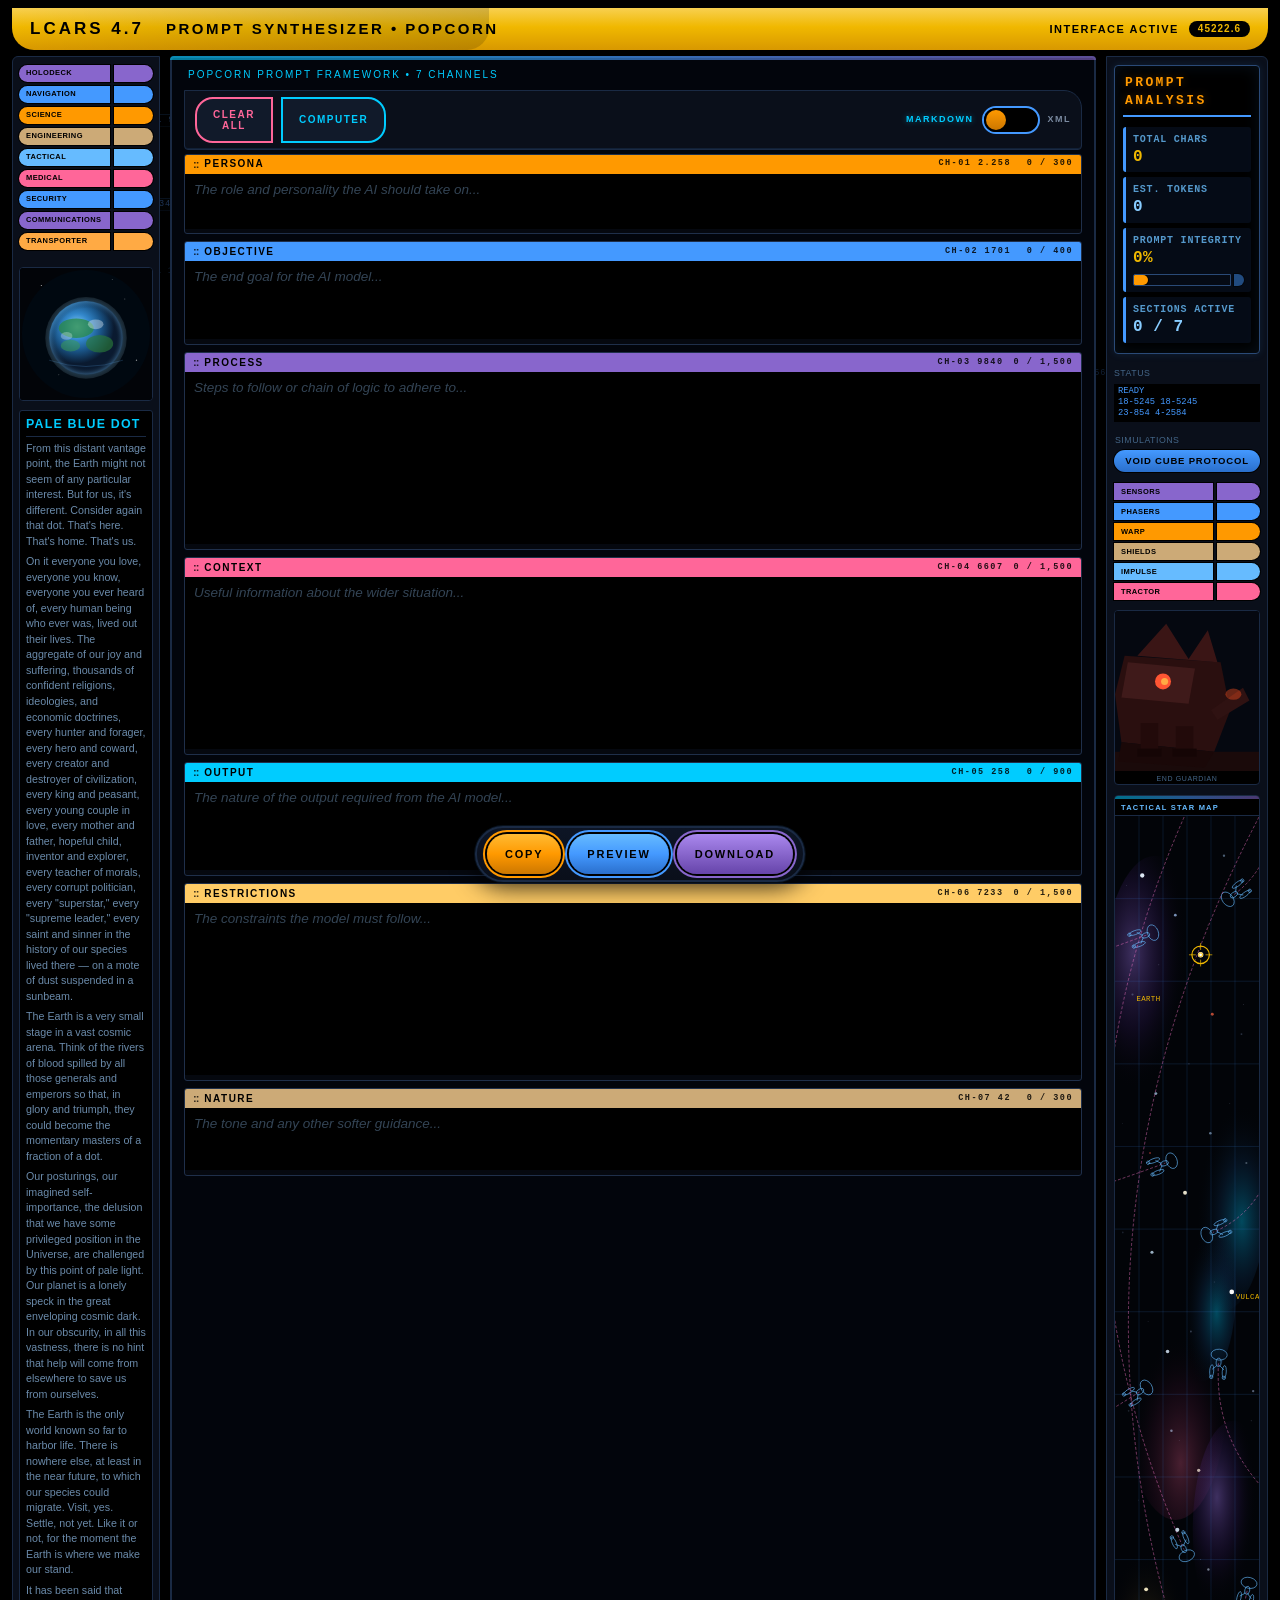
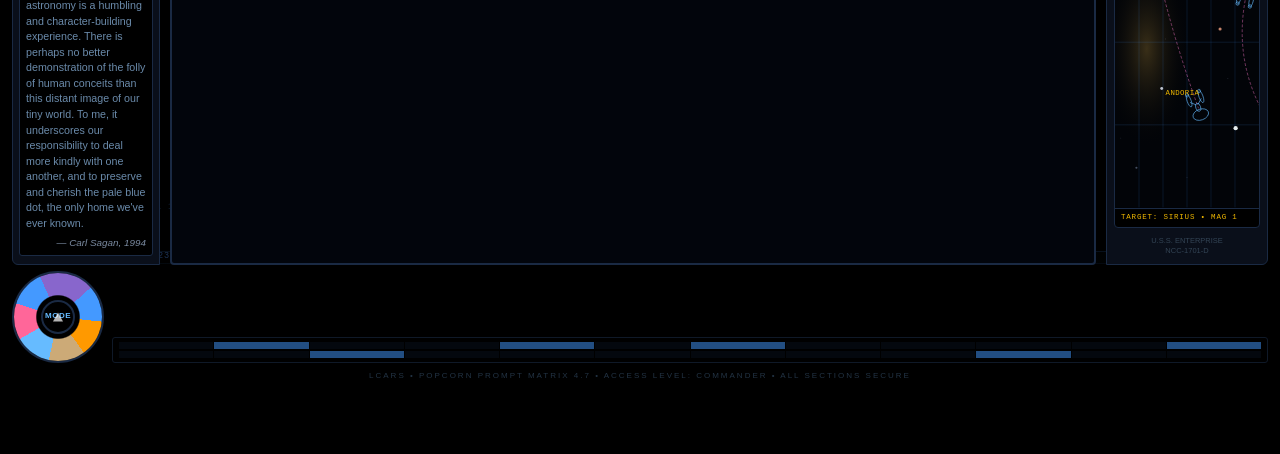
==== index.html @ 9d0687db "Rename hub to index.html for Vercel/GitHub; fix cross-level SFX consistency. - prompt-builder.html -" ====
<!DOCTYPE html>
<html lang="en">
<head>
  <meta charset="UTF-8">
  <meta name="viewport" content="width=device-width, initial-scale=1.0">
  <title>LCARS 4.7 // POPCORN PROMPT SYNTHESIZER</title>
  <style>
    :root {
      --bg: #000000;
      --text: #d8e8ff;
      --text-dim: #7a8aa0;
      --text-data: #88bbff;
      --yellow: #f0b800;
      --gold: #ffcc66;
      --orange: #ff9900;
      --orange-dark: #cc7700;
      --blue: #4499ff;
      --blue-bright: #66bbff;
      --cyan: #00ccff;
      --purple: #8866cc;
      --purple-light: #aa88ee;
      --magenta: #ff6699;
      --beige: #ccaa77;
      --beige-light: #ddbb99;
      --panel-dark: #05080f;
      --bar-dark: #0a0f1a;
    }

    * { box-sizing: border-box; margin: 0; padding: 0; }

    body {
      background: var(--bg);
      color: var(--text);
      font-family: "Segoe UI", "Arial", "Helvetica Neue", sans-serif;
      font-size: 14px;
      line-height: 1.35;
      min-height: 100vh;
      overflow-x: hidden;
      padding: 8px 12px 72px;
    }

    /* === TOP ENGINEERING BAR (like the image) === */
    .top-bar {
      height: 42px;
      background: linear-gradient(180deg, #f8d050 0%, var(--yellow) 45%, #d89800 100%);
      border-radius: 0 0 22px 22px;
      display: flex;
      align-items: center;
      padding: 0 18px;
      margin-bottom: 6px;
      box-shadow: 0 3px 0 #000;
      position: relative;
      z-index: 10;
    }
    .top-bar::before {
      content: "";
      position: absolute;
      left: 0; top: 0;
      height: 100%; width: 38%;
      background: linear-gradient(90deg, transparent, rgba(0,0,0,0.15));
      border-radius: 0 0 22px 22px;
    }
    .top-bar-left {
      font-weight: 900;
      font-size: 17px;
      letter-spacing: 3px;
      color: #000;
      text-transform: uppercase;
      flex-shrink: 0;
    }
    .top-bar-title {
      margin-left: 22px;
      font-weight: 800;
      font-size: 15px;
      letter-spacing: 2.5px;
      color: #000;
      text-transform: uppercase;
      flex-shrink: 0;
    }
    .top-bar-right {
      margin-left: auto;
      display: flex;
      align-items: center;
      gap: 10px;
      font-size: 11px;
      font-weight: 700;
      color: #000;
      letter-spacing: 1.5px;
    }
    .top-status {
      background: #000;
      color: var(--yellow);
      padding: 1px 9px;
      border-radius: 999px;
      font-size: 10px;
      font-weight: 800;
      letter-spacing: 1px;
    }

    /* === CONSOLE FRAME === */
    .console {
      max-width: 1420px;
      margin: 0 auto;
      position: relative;
    }

    /* === BUSY LCARS BACKGROUND LITTER (the key request) === */
    .bg-litter {
      position: absolute;
      inset: 0;
      pointer-events: none;
      z-index: 0;
      overflow: hidden;
    }

    .data-column {
      position: absolute;
      top: 0;
      font-family: "Consolas", "Courier New", monospace;
      font-size: 9px;
      line-height: 11px;
      color: #2a4a7a;
      letter-spacing: 0.5px;
      writing-mode: vertical-rl;
      text-orientation: mixed;
      transform: rotate(180deg);
      white-space: nowrap;
      opacity: 0.65;
      user-select: none;
    }
    .data-column.left { left: 4px; top: 60px; height: 62%; }
    .data-column.right { right: 4px; top: 70px; height: 58%; }

    .data-strip {
      position: absolute;
      height: 13px;
      background: linear-gradient(90deg, transparent, rgba(68,153,255,0.12), transparent);
      border-top: 1px solid rgba(68,153,255,0.15);
      border-bottom: 1px solid rgba(68,153,255,0.08);
      font-family: "Consolas", "Courier New", monospace;
      font-size: 8.5px;
      color: #2a4a7a;
      letter-spacing: 1px;
      display: flex;
      align-items: center;
      padding: 0 6px;
      white-space: nowrap;
      opacity: 0.7;
      user-select: none;
    }
    .data-strip.s1 { top: 58px; left: 120px; right: 180px; }
    .data-strip.s2 { top: 142px; left: 80px; right: 260px; }
    .data-strip.s3 { bottom: 118px; left: 140px; right: 95px; }

    .hex-row {
      position: absolute;
      font-family: "Consolas", "Courier New", monospace;
      font-size: 8.5px;
      color: #1f3a60;
      letter-spacing: 0.8px;
      opacity: 0.55;
      user-select: none;
      white-space: nowrap;
    }
    .hex-row.r1 { top: 210px; left: 26px; }
    .hex-row.r2 { top: 312px; right: 32px; }
    .hex-row.r3 { bottom: 168px; left: 32px; }

    /* Small pill buttons scattered like the image */
    .bg-pill {
      position: absolute;
      height: 15px;
      padding: 0 7px;
      border-radius: 999px;
      font-size: 8px;
      font-weight: 700;
      letter-spacing: 0.5px;
      display: flex;
      align-items: center;
      justify-content: center;
      color: #000;
      user-select: none;
      opacity: 0.75;
      box-shadow: 0 0 0 1px #000;
    }
    .bg-pill.p1 { top: 72px; left: 18px; background: #8866cc; width: 38px; }
    .bg-pill.p2 { top: 91px; left: 18px; background: #4499ff; width: 32px; }
    .bg-pill.p3 { top: 110px; left: 18px; background: #ff9900; width: 41px; }
    .bg-pill.p4 { top: 72px; right: 18px; background: #ccaa77; width: 29px; }
    .bg-pill.p5 { top: 91px; right: 18px; background: #66bbff; width: 35px; }
    .bg-pill.p6 { top: 110px; right: 18px; background: #ff6699; width: 26px; }
    .bg-pill.p7 { bottom: 142px; left: 22px; background: #4499ff; width: 44px; }
    .bg-pill.p8 { bottom: 123px; left: 22px; background: #8866cc; width: 31px; }

    /* === MAIN LAYOUT === */
    .main-grid {
      display: grid;
      grid-template-columns: 148px 1fr 162px;
      gap: 10px;
      position: relative;
      z-index: 2;
      align-items: stretch;
    }

    /* Left decorative sidebar (dense LCARS buttons like image) */
    .left-sidebar {
      background: var(--bar-dark);
      border: 1px solid #1a2a44;
      border-radius: 6px 0 0 6px;
      padding: 8px 6px;
      display: flex;
      flex-direction: column;
      gap: 3px;
      align-items: stretch;
      min-height: 100%;
      height: 100%;
    }
    .left-sidebar .lcars-slice-row {
      width: 100%;
      display: flex;
      gap: 4.4px;
      height: 17px;
      margin-bottom: 1px;
    }
    .left-sidebar .lcars-slice-main {
      flex: 2;
      min-width: 0;
      height: 100%;
      border-radius: 999px 0 0 999px;
      font-size: 7.5px;
      font-weight: 700;
      display: flex;
      align-items: center;
      justify-content: flex-start;
      padding: 0 6px 0 7px;
      color: #000;
      box-shadow: 0 0 0 1px #000;
      letter-spacing: 0.4px;
      text-transform: uppercase;
      white-space: nowrap;
      overflow: hidden;
      text-overflow: ellipsis;
    }
    .left-sidebar .lcars-slice-cap {
      flex: 1;
      height: 100%;
      border-radius: 0 999px 999px 0;
      box-shadow: 0 0 0 1px #000;
    }
    .left-sidebar .lcars-slice-row.b1 { --slice-color: #8866cc; }
    .left-sidebar .lcars-slice-row.b2 { --slice-color: #4499ff; }
    .left-sidebar .lcars-slice-row.b3 { --slice-color: #ff9900; }
    .left-sidebar .lcars-slice-row.b4 { --slice-color: #ccaa77; }
    .left-sidebar .lcars-slice-row.b5 { --slice-color: #66bbff; }
    .left-sidebar .lcars-slice-row.b6 { --slice-color: #ff6699; }
    .left-sidebar .lcars-slice-row.b7 { --slice-color: #4499ff; }
    .left-sidebar .lcars-slice-row.b8 { --slice-color: #8866cc; }
    .left-sidebar .lcars-slice-row.b9 { --slice-color: #ffaa44; }
    .left-sidebar .lcars-slice-row .lcars-slice-main,
    .left-sidebar .lcars-slice-row .lcars-slice-cap { background: var(--slice-color); }

    .sidebar-spacer {
      height: 10px;
      flex-shrink: 0;
    }
    .earth-view {
      width: 100%;
      border: 1px solid #1a2a44;
      border-radius: 4px;
      overflow: hidden;
      background: #000;
      flex-shrink: 0;
    }
    .earth-view svg {
      display: block;
      width: 100%;
      height: auto;
    }
    .pale-blue-dot-pane {
      margin-top: 6px;
      background: #000;
      border: 1px solid #1a2a44;
      border-radius: 3px;
      padding: 5px 6px;
      flex: 1;
      min-height: 0;
      overflow-y: auto;
    }
    .pale-blue-dot-pane .pbd-title {
      font-size: 12.4px;
      font-weight: 800;
      color: var(--cyan);
      letter-spacing: 1.2px;
      text-transform: uppercase;
      margin-bottom: 4px;
      padding-bottom: 3px;
      border-bottom: 1px solid #1a2a44;
    }
    .pale-blue-dot-pane p {
      font-size: 10.7px;
      line-height: 1.45;
      color: #6a8aaa;
      margin-bottom: 5px;
    }
    .pale-blue-dot-pane .pbd-attrib {
      font-size: 9.9px;
      color: var(--text-dim);
      font-style: italic;
      text-align: right;
      margin-top: 4px;
    }
    .end-boss-thumb {
      margin-top: 6px;
      background: #000;
      border: 1px solid #1a2a44;
      border-radius: 4px;
      overflow: hidden;
      flex-shrink: 0;
    }
    .end-boss-thumb svg {
      display: block;
      width: 100%;
      height: auto;
    }
    .end-boss-label {
      font-size: 7px;
      color: #446688;
      text-transform: uppercase;
      letter-spacing: 0.6px;
      margin-top: 3px;
      text-align: center;
    }

    .star-map-pane {
      margin-top: 6px;
      background: #000;
      border: 1px solid #1a2a44;
      border-radius: 4px;
      overflow: hidden;
      flex: 1;
      min-height: 0;
      display: flex;
      flex-direction: column;
    }
    .star-map-canvas-wrap {
      flex: 1;
      min-height: 0;
      position: relative;
      background: #020408;
    }
    .star-map-pane::before {
      content: "";
      display: block;
      height: 3px;
      background: linear-gradient(90deg, var(--cyan), var(--blue), var(--purple));
      opacity: 0.55;
      flex-shrink: 0;
    }
    .star-map-title {
      font-size: 7.5px;
      font-weight: 800;
      color: var(--blue-bright);
      text-transform: uppercase;
      letter-spacing: 1.2px;
      padding: 4px 6px 2px;
      border-bottom: 1px solid #1a2a44;
      flex-shrink: 0;
    }
    .star-map-svg {
      display: block;
      width: 100%;
      height: 100%;
      cursor: crosshair;
    }
    .star-map-svg .bg-dust {
      fill: #c8d8ff;
      opacity: 0.35;
      pointer-events: none;
    }
    .star-map-readout {
      font-family: "Consolas", "Courier New", monospace;
      font-size: 7.5px;
      color: var(--yellow);
      letter-spacing: 0.8px;
      padding: 3px 6px 5px;
      border-top: 1px solid #1a2a44;
      text-transform: uppercase;
      flex-shrink: 0;
    }
    .star-map-svg .sector-grid line {
      stroke: rgba(68, 153, 255, 0.35);
      stroke-width: 0.4;
    }
    .star-map-svg .star-hit {
      fill: transparent;
      cursor: pointer;
      pointer-events: all;
    }
    .star-map-svg .star-point {
      pointer-events: none;
      transition: filter 0.15s ease;
    }
    .star-map-svg .star-hit:hover + .star-point,
    .star-map-svg .star-point.selected {
      filter: brightness(1.8);
    }
    .star-map-svg .vessel-path {
      fill: none;
      stroke: #ff77cc;
      stroke-width: 0.55;
      stroke-dasharray: 3 2;
      opacity: 0.82;
      pointer-events: none;
    }
    .star-map-svg .star-world-label {
      font-family: "Consolas", "Courier New", monospace;
      font-size: 7.6px;
      fill: #f0b800;
      letter-spacing: 0.4px;
      pointer-events: none;
      text-transform: uppercase;
    }
    .star-map-svg .vessel-hit {
      fill: transparent;
      cursor: pointer;
      pointer-events: all;
    }
    .star-map-svg .vessel-ship ellipse,
    .star-map-svg .vessel-ship rect,
    .star-map-svg .vessel-ship line,
    .star-map-svg .vessel-ship circle {
      fill: none;
      stroke: #66bbff;
      stroke-width: 0.6;
      pointer-events: none;
    }
    .star-map-svg .vessel-ship.selected ellipse,
    .star-map-svg .vessel-ship.selected rect,
    .star-map-svg .vessel-ship.selected line,
    .star-map-svg .vessel-ship.selected circle {
      stroke: #99ddff;
      filter: brightness(1.6);
    }
    .star-map-svg .vessel-reticule-label {
      font-family: "Consolas", "Courier New", monospace;
      font-size: 7.6px;
      fill: #66bbff;
      letter-spacing: 0.3px;
      pointer-events: none;
      text-transform: uppercase;
    }
    .star-map-svg .star-reticule {
      pointer-events: none;
      transition: transform 0.2s ease;
    }
    .star-map-svg .star-reticule circle {
      fill: none;
      stroke: var(--yellow);
      stroke-width: 1.2;
    }
    .star-map-svg .star-reticule line {
      stroke: var(--yellow);
      stroke-width: 0.8;
      opacity: 0.9;
    }

    /* === CENTER WORK AREA === */
    .work-area {
      background: #02050c;
      border: 2px solid #1a2a44;
      border-radius: 4px;
      padding: 10px 12px 14px;
      position: relative;
    }
    .work-area::before {
      content: "";
      position: absolute;
      top: -2px; left: -2px; right: -2px;
      height: 4px;
      background: linear-gradient(90deg, var(--cyan), var(--blue), var(--purple));
      border-radius: 4px 4px 0 0;
      opacity: 0.6;
    }

    .work-title {
      font-size: 10px;
      letter-spacing: 2px;
      color: var(--cyan);
      text-transform: uppercase;
      margin-bottom: 6px;
      padding-left: 4px;
    }

    /* The actual input panels - made more LCARS-like */
    .input-panel {
      margin-bottom: 7px;
      background: var(--panel-dark);
      border: 1px solid #1f2f4a;
      border-radius: 3px;
      overflow: hidden;
    }
    .input-header {
      height: 19px;
      display: flex;
      align-items: center;
      padding: 0 8px;
      font-size: 10px;
      font-weight: 800;
      letter-spacing: 1.5px;
      text-transform: uppercase;
      color: #000;
      position: relative;
    }
    .input-header.persona      { background: var(--orange); }
    .input-header.objective    { background: var(--blue); }
    .input-header.process      { background: var(--purple); }
    .input-header.context      { background: var(--magenta); }
    .input-header.output       { background: var(--cyan); }
    .input-header.restrictions { background: var(--gold); }
    .input-header.nature       { background: var(--beige); }

    .input-header .header-right {
      margin-left: auto;
      display: flex;
      align-items: center;
      gap: 10px;
    }
    .input-header .extra {
      font-size: 8.5px;
      opacity: 0.85;
      font-family: "Consolas", "Courier New", monospace;
    }
    .input-header .char-count {
      font-size: 8.5px;
      opacity: 0.85;
      font-family: "Consolas", "Courier New", monospace;
      min-width: 52px;
      text-align: right;
    }
    .input-header .char-count.near-limit {
      color: var(--orange);
      font-weight: 800;
      opacity: 1;
      text-shadow: 0 0 4px rgba(255, 153, 0, 0.5);
    }
    .input-header .char-count.at-limit {
      color: #ff2244;
      font-weight: 800;
      opacity: 1;
      text-shadow: 0 0 4px rgba(255, 34, 68, 0.5);
    }

    .drag-handle {
      cursor: grab;
      margin-right: 6px;
      font-size: 11px;
      font-weight: 900;
      opacity: 0.75;
      user-select: none;
      letter-spacing: -1px;
      line-height: 1;
      flex-shrink: 0;
    }
    .drag-handle:active { cursor: grabbing; }

    #panels-container {
      display: flex;
      flex-direction: column;
      gap: 7px;
    }
    #panels-container .input-panel {
      margin-bottom: 0;
      transition: opacity 0.15s ease, border-color 0.15s ease, box-shadow 0.15s ease;
    }
    .input-panel.dragging {
      opacity: 0.45;
      border-color: var(--cyan);
    }
    .input-panel.drag-over {
      border-color: var(--orange);
      box-shadow: 0 0 10px rgba(255, 153, 0, 0.45);
    }

    textarea {
      width: 100%;
      background: #000000;
      color: #c8d8ff;
      border: none;
      resize: none;
      padding: 7px 9px;
      font-size: 13.5px;
      line-height: 1.38;
      font-family: "Segoe UI", "Arial", "Helvetica Neue", sans-serif;
      outline: none;
    }
    textarea:focus {
      box-shadow: inset 0 0 0 1px rgba(102, 187, 255, 0.25);
    }
    textarea::placeholder {
      color: #334455;
      font-style: italic;
    }

    /* Size variations - wider for Process, Context, Restrictions */
    #persona { height: 55px; }
    #objective { height: 78px; }
    #process { height: 172px; }
    #context { height: 172px; }
    #output { height: 88px; }
    #restrictions { height: 172px; }
    #nature { height: 62px; }

    /* === TOOLBAR MENU (clear + format toggle; copy in floating bar) === */
    .toolbar-menu {
      margin: 8px 0 4px;
      display: flex;
      align-items: center;
      justify-content: space-between;
      gap: 10px;
      width: 100%;
      padding: 6px 10px;
      background: var(--bar-dark);
      border: 1px solid #1a2a44;
      border-radius: 0 18px 4px 4px;
      box-shadow: inset 0 -1px 0 rgba(68, 153, 255, 0.12);
    }
    .toolbar-left {
      display: flex;
      align-items: center;
      gap: 8px;
      flex-shrink: 0;
    }
    .toolbar-right {
      display: flex;
      align-items: center;
      gap: 16px;
      margin-left: auto;
    }

    .format-toggle {
      display: flex;
      align-items: center;
      gap: 8px;
    }
    .format-label {
      font-size: 9px;
      font-weight: 800;
      letter-spacing: 1.5px;
      text-transform: uppercase;
      color: var(--text-dim);
      transition: color 0.15s ease, text-shadow 0.15s ease;
      user-select: none;
    }
    .format-label.active {
      color: var(--cyan);
      text-shadow: 0 0 6px rgba(0, 204, 255, 0.45);
    }
    .format-label.format-label-xml.active {
      color: var(--purple-light);
      text-shadow: 0 0 6px rgba(170, 136, 238, 0.45);
    }
    .format-slider {
      position: relative;
      width: 58px;
      height: 28px;
      padding: 0;
      border: 2px solid var(--blue);
      border-radius: 999px;
      background: #000;
      cursor: pointer;
      flex-shrink: 0;
      transition: border-color 0.15s ease, box-shadow 0.15s ease;
    }
    .format-slider:hover {
      border-color: var(--blue-bright);
      box-shadow: 0 0 8px rgba(68, 153, 255, 0.35);
    }
    .format-slider.xml-active {
      border-color: var(--purple);
    }
    .format-slider.xml-active:hover {
      border-color: var(--purple-light);
      box-shadow: 0 0 8px rgba(136, 102, 204, 0.35);
    }
    .format-slider-track {
      display: block;
      width: 100%;
      height: 100%;
      position: relative;
    }
    .format-slider-thumb {
      position: absolute;
      top: 2px;
      left: 2px;
      width: 20px;
      height: 20px;
      border-radius: 50%;
      background: linear-gradient(180deg, var(--orange) 0%, var(--orange-dark) 100%);
      box-shadow: 0 0 0 2px #000;
      transition: transform 0.2s ease, background 0.2s ease;
    }
    .format-slider.xml-active .format-slider-thumb {
      transform: translateX(30px);
      background: linear-gradient(180deg, var(--purple-light) 0%, var(--purple) 100%);
    }

    .lcars-clear {
      height: 46px;
      padding: 0 16px;
      background: #111a2a;
      color: var(--magenta);
      border: 2px solid var(--magenta);
      border-radius: 18px 0 0 18px;
      font-size: 10px;
      font-weight: 800;
      letter-spacing: 1.5px;
      text-transform: uppercase;
      cursor: pointer;
      line-height: 1.1;
    }
    .lcars-clear:hover {
      background: #1f1122;
      color: #ff88aa;
      border-color: #ff88aa;
    }

    .lcars-computer {
      display: inline-flex;
      align-items: center;
      justify-content: center;
      height: 46px;
      padding: 0 16px;
      background: #111a2a;
      color: var(--cyan);
      border: 2px solid var(--cyan);
      border-radius: 0 18px 18px 0;
      font-size: 10px;
      font-weight: 800;
      letter-spacing: 1.5px;
      text-transform: uppercase;
      text-decoration: none;
      cursor: pointer;
      line-height: 1.1;
    }
    .lcars-computer:hover {
      background: #0a1f2a;
      color: #66eeff;
      border-color: #66eeff;
    }

    /* === RIGHT SIDEBAR (data readouts like image) === */
    .right-sidebar {
      background: var(--bar-dark);
      border: 1px solid #1a2a44;
      border-radius: 0 6px 6px 0;
      padding: 8px 7px;
      display: flex;
      flex-direction: column;
      gap: 4px;
      font-size: 9.9px;
      min-height: 100%;
      height: 100%;
    }
    .scan-readouts {
      background: #000;
      border: 1px solid #2a4a77;
      border-radius: 4px;
      padding: 8px 8px 10px;
      margin-bottom: 4px;
      box-shadow: inset 0 0 16px rgba(68, 153, 255, 0.1), 0 0 8px rgba(68, 153, 255, 0.12);
    }
    .prompt-analysis-title {
      font-size: 13px;
      font-weight: 800;
      color: #ff9900;
      text-transform: uppercase;
      letter-spacing: 2.4px;
      margin-bottom: 10px;
      padding: 0 2px 6px;
      border-bottom: 2px solid #4499ff;
      text-shadow: 0 0 10px rgba(255, 153, 0, 0.3);
      font-family: "Consolas", "Courier New", monospace;
    }
    .data-readout .readout-value.buffer-readout {
      color: #f0b800;
    }
    .data-readout {
      background: rgba(10, 20, 40, 0.55);
      padding: 6px 7px;
      border-radius: 3px;
      font-family: "Consolas", "Courier New", monospace;
      font-size: 11px;
      color: var(--text-data);
      line-height: 1.3;
      margin-bottom: 5px;
      border-left: 3px solid #4499ff;
    }
    .data-readout:last-child {
      margin-bottom: 0;
    }
    .data-readout .label {
      color: #5599cc;
      font-size: 10px;
      font-weight: 700;
      text-transform: uppercase;
      letter-spacing: 0.8px;
      margin-bottom: 2px;
    }
    .data-readout .readout-value {
      color: #88ccff;
      font-size: 16px;
      font-weight: 800;
      letter-spacing: 0.5px;
      line-height: 1.15;
    }
    .integrity-readout .readout-value {
      color: #f0b800;
    }
    .lcars-integrity-bar {
      display: flex;
      align-items: stretch;
      gap: 3px;
      margin-top: 7px;
    }
    .lcars-integrity-track {
      flex: 1;
      height: 12px;
      background: #050a14;
      border: 1px solid #2a4a77;
      border-radius: 2px 0 0 2px;
      overflow: hidden;
    }
    .lcars-integrity-fill {
      height: 100%;
      width: 0%;
      display: flex;
      align-items: stretch;
      background: linear-gradient(90deg, #3366aa 0%, #66bbff 72%, #ff9900 100%);
      transition: width 0.4s ease;
      border-radius: 1px 0 0 1px;
    }
    .lcars-integrity-fill.has-fill {
      min-width: 16px;
    }
    .lcars-integrity-endcap {
      width: 14px;
      margin-left: auto;
      flex-shrink: 0;
      background: #ff9900;
      border-radius: 0 8px 8px 0;
      box-shadow: 0 0 0 1px #000;
    }
    .lcars-integrity-rail {
      width: 10px;
      flex-shrink: 0;
      background: #4499ff;
      border-radius: 0 999px 999px 0;
      opacity: 0.45;
      box-shadow: 0 0 0 1px #000;
    }
    .status-heading {
      margin-top: 6px;
      font-size: 8.8px;
      color: #446688;
      text-transform: uppercase;
      letter-spacing: 0.5px;
    }
    .status-block {
      background: #000;
      padding: 2px 4px;
      font-family: "Consolas", "Courier New", monospace;
      font-size: 8.8px;
      color: #4499ff;
      line-height: 1.3;
    }
    .simulations-block {
      margin: 9px 0 1px;
    }
    .simulations-label {
      font-size: 8.8px;
      color: #446688;
      margin-bottom: 3px;
      padding-left: 1px;
      letter-spacing: 0.5px;
      text-transform: uppercase;
    }
    /* Right sidebar LCARS slices — rectangular main + rounded cap */
    .right-sidebar .right-lcars-controls {
      margin-top: 6px;
      display: flex;
      flex-direction: column;
      gap: 3px;
      flex-shrink: 0;
    }
    .right-sidebar .right-lcars-slice-row {
      width: 100%;
      display: flex;
      gap: 4.4px;
      height: 17px;
    }
    .right-sidebar .right-lcars-slice-main {
      flex: 2;
      min-width: 0;
      height: 100%;
      border-radius: 0;
      font-size: 7.5px;
      font-weight: 700;
      display: flex;
      align-items: center;
      justify-content: flex-start;
      padding: 0 6px 0 7px;
      color: #000;
      box-shadow: 0 0 0 1px #000;
      letter-spacing: 0.4px;
      text-transform: uppercase;
      white-space: nowrap;
      overflow: hidden;
      text-overflow: ellipsis;
    }
    .right-sidebar .right-lcars-slice-cap {
      flex: 1;
      height: 100%;
      border-radius: 0 999px 999px 0;
      box-shadow: 0 0 0 1px #000;
    }
    .right-sidebar .right-lcars-slice-row .right-lcars-slice-main,
    .right-sidebar .right-lcars-slice-row .right-lcars-slice-cap {
      background: var(--slice-color);
    }
    .right-sidebar .right-lcars-slice-row.rb1 { --slice-color: #8866cc; }
    .right-sidebar .right-lcars-slice-row.rb2 { --slice-color: #4499ff; }
    .right-sidebar .right-lcars-slice-row.rb3 { --slice-color: #ff9900; }
    .right-sidebar .right-lcars-slice-row.rb4 { --slice-color: #ccaa77; }
    .right-sidebar .right-lcars-slice-row.rb5 { --slice-color: #66bbff; }
    .right-sidebar .right-lcars-slice-row.rb6 { --slice-color: #ff6699; }

    /* === BOTTOM DECOR (scan grid + circular control) === */
    .bottom-bar {
      margin-top: 6px;
      display: flex;
      gap: 8px;
      align-items: flex-end;
    }

    .scan-grid {
      flex: 1;
      background: #000;
      border: 1px solid #1a2a44;
      border-radius: 3px;
      padding: 4px 6px;
      font-family: "Consolas", "Courier New", monospace;
      font-size: 8px;
      color: #1f3a60;
      display: grid;
      grid-template-columns: repeat(12, 1fr);
      gap: 2px 1px;
      opacity: 0.6;
      user-select: none;
    }
    .scan-grid div {
      height: 7px;
      background: currentColor;
      opacity: 0.25;
    }
    .scan-grid .active { opacity: 0.85; background: #4499ff; }

    /* Decorative circular LCARS control (inspired by the image) */
    .circular-control {
      width: 92px;
      height: 92px;
      position: relative;
      flex-shrink: 0;
      background: #000;
      border: 2px solid #1a2a44;
      border-radius: 50%;
      overflow: hidden;
    }
    .circular-control .pie {
      position: absolute;
      inset: 0;
      background: conic-gradient(
        #8866cc 0deg 48deg,
        #4499ff 48deg 96deg,
        #ff9900 96deg 144deg,
        #ccaa77 144deg 192deg,
        #66bbff 192deg 240deg,
        #ff6699 240deg 288deg,
        #4499ff 288deg 336deg,
        #8866cc 336deg 360deg
      );
      mask: radial-gradient(circle at center, transparent 34%, black 36%);
    }
    .circular-control .center {
      position: absolute;
      top: 50%; left: 50%;
      transform: translate(-50%, -50%);
      width: 34px;
      height: 34px;
      background: #000;
      border: 2px solid #1a2a44;
      border-radius: 50%;
      display: flex;
      align-items: center;
      justify-content: center;
      font-size: 8px;
      font-weight: 800;
      color: #66bbff;
      letter-spacing: 0.5px;
    }
    .circular-control .arrow {
      position: absolute;
      top: 50%; left: 50%;
      width: 0; height: 0;
      border-left: 5px solid transparent;
      border-right: 5px solid transparent;
      border-bottom: 9px solid #fff;
      transform: translate(-50%, -50%) rotate(0deg);
      opacity: 0.7;
    }

    /* Toast */
    .toast {
      position: fixed;
      bottom: 72px;
      left: 50%;
      transform: translateX(-50%);
      background: #111a2a;
      color: var(--orange);
      border: 2px solid var(--orange);
      padding: 6px 22px;
      border-radius: 999px;
      font-size: 11px;
      font-weight: 700;
      letter-spacing: 1.5px;
      text-transform: uppercase;
      box-shadow: 0 4px 16px rgba(0,0,0,0.8);
      opacity: 0;
      pointer-events: none;
      transition: opacity 0.2s ease;
      z-index: 1000;
    }
    .toast.show { opacity: 1; }

    /* === FLOATING ACTION BAR === */
    .floating-actions {
      position: fixed;
      bottom: 18px;
      left: 50%;
      transform: translateX(-50%);
      display: flex;
      gap: 8px;
      align-items: stretch;
      z-index: 900;
      padding: 6px 10px;
      background: linear-gradient(180deg, #0d1525 0%, var(--bar-dark) 100%);
      border: 2px solid #1a2a44;
      border-radius: 999px;
      box-shadow: 0 4px 24px rgba(0, 0, 0, 0.85), 0 0 0 1px rgba(68, 153, 255, 0.15);
    }
    .floating-actions .fab-btn {
      height: 40px;
      padding: 0 18px;
      border: none;
      border-radius: 999px;
      font-size: 11px;
      font-weight: 800;
      letter-spacing: 1.8px;
      text-transform: uppercase;
      cursor: pointer;
      transition: transform 0.08s ease, box-shadow 0.08s ease;
      white-space: nowrap;
    }
    .floating-actions .fab-btn:hover {
      transform: translateY(-1px);
    }
    .floating-actions .fab-btn:active {
      transform: scale(0.97);
    }
    .fab-copy {
      background: linear-gradient(180deg, #ffbb33 0%, var(--orange) 50%, var(--orange-dark) 100%);
      color: #000;
      box-shadow: 0 0 0 2px #000, 0 0 0 4px var(--orange);
    }
    .fab-copy:hover {
      box-shadow: 0 0 0 2px #000, 0 0 0 4px #ffcc66, 0 2px 10px rgba(255, 153, 0, 0.5);
    }
    .fab-preview {
      background: linear-gradient(180deg, #66bbff 0%, var(--blue) 50%, #2a6fcc 100%);
      color: #000;
      box-shadow: 0 0 0 2px #000, 0 0 0 4px var(--blue);
    }
    .fab-preview:hover {
      box-shadow: 0 0 0 2px #000, 0 0 0 4px var(--blue-bright), 0 2px 10px rgba(68, 153, 255, 0.5);
    }
    .fab-download {
      background: linear-gradient(180deg, #aa88ee 0%, var(--purple) 50%, #6644aa 100%);
      color: #000;
      box-shadow: 0 0 0 2px #000, 0 0 0 4px var(--purple);
    }
    .fab-download:hover {
      box-shadow: 0 0 0 2px #000, 0 0 0 4px var(--purple-light), 0 2px 10px rgba(136, 102, 204, 0.5);
    }

    /* === PREVIEW MODAL === */
    .modal-overlay {
      position: fixed;
      inset: 0;
      background: rgba(0, 0, 0, 0.82);
      display: flex;
      align-items: center;
      justify-content: center;
      padding: 24px 16px;
      z-index: 1100;
      opacity: 0;
      pointer-events: none;
      transition: opacity 0.2s ease;
    }
    .modal-overlay.open {
      opacity: 1;
      pointer-events: auto;
    }
    .modal-panel {
      width: min(720px, 100%);
      max-height: min(82vh, 640px);
      display: flex;
      flex-direction: column;
      background: var(--panel-dark);
      border: 2px solid #1a2a44;
      border-radius: 6px;
      box-shadow: 0 0 0 1px rgba(68, 153, 255, 0.2), 0 12px 40px rgba(0, 0, 0, 0.9);
      overflow: hidden;
      transform: translateY(12px);
      transition: transform 0.2s ease;
    }
    .modal-overlay.open .modal-panel {
      transform: translateY(0);
    }
    .modal-panel::before {
      content: "";
      display: block;
      height: 4px;
      background: linear-gradient(90deg, var(--cyan), var(--blue), var(--purple));
      flex-shrink: 0;
    }
    .modal-header {
      display: flex;
      align-items: center;
      gap: 10px;
      padding: 10px 14px;
      background: linear-gradient(180deg, #f8d050 0%, var(--yellow) 100%);
      border-bottom: 2px solid #000;
    }
    .modal-title {
      font-size: 12px;
      font-weight: 900;
      letter-spacing: 2.5px;
      text-transform: uppercase;
      color: #000;
    }
    .modal-header-actions {
      margin-left: auto;
      display: flex;
      align-items: center;
      gap: 12px;
      flex-shrink: 0;
    }
    .modal-format-toggle {
      gap: 6px;
    }
    .modal-format-toggle .format-label {
      font-size: 8px;
      letter-spacing: 1.2px;
    }
    .modal-format-toggle .format-slider {
      width: 52px;
      height: 26px;
    }
    .modal-format-toggle .format-slider-thumb {
      width: 18px;
      height: 18px;
    }
    .modal-format-toggle .format-slider.xml-active .format-slider-thumb {
      transform: translateX(26px);
    }
    .modal-close {
      width: 32px;
      height: 32px;
      border: 2px solid #000;
      border-radius: 50%;
      background: #111a2a;
      color: var(--magenta);
      font-size: 18px;
      font-weight: 800;
      line-height: 1;
      cursor: pointer;
      display: flex;
      align-items: center;
      justify-content: center;
      transition: background 0.1s ease, color 0.1s ease;
    }
    .modal-close:hover {
      background: #1f1122;
      color: #ff88aa;
    }
    .modal-body {
      flex: 1;
      overflow: auto;
      padding: 12px 14px;
      background: #000;
    }
    .modal-prompt {
      margin: 0;
      font-family: "Consolas", "Courier New", monospace;
      font-size: 13px;
      line-height: 1.45;
      color: var(--text-data);
      white-space: pre-wrap;
      word-break: break-word;
    }
    .modal-prompt.empty {
      color: var(--text-dim);
      font-style: italic;
    }
    .modal-footer {
      display: flex;
      gap: 8px;
      padding: 10px 14px;
      background: var(--bar-dark);
      border-top: 1px solid #1a2a44;
    }
    .modal-copy-btn {
      flex: 1;
      height: 38px;
      background: linear-gradient(180deg, #ffbb33 0%, var(--orange) 50%, var(--orange-dark) 100%);
      color: #000;
      border: none;
      border-radius: 0 20px 20px 0;
      font-size: 11px;
      font-weight: 800;
      letter-spacing: 2px;
      text-transform: uppercase;
      cursor: pointer;
      box-shadow: 0 0 0 2px #000;
    }
    .modal-copy-btn:hover {
      box-shadow: 0 0 0 2px #000, 0 0 0 3px #ffcc66;
    }
    .modal-dismiss-btn {
      height: 38px;
      padding: 0 16px;
      background: #111a2a;
      color: var(--cyan);
      border: 2px solid var(--cyan);
      border-radius: 20px 0 0 20px;
      font-size: 10px;
      font-weight: 800;
      letter-spacing: 1.5px;
      text-transform: uppercase;
      cursor: pointer;
    }
    .modal-dismiss-btn:hover {
      background: #0a1a2a;
      color: var(--blue-bright);
      border-color: var(--blue-bright);
    }

    .lcars-footer {
      text-align: center;
      margin-top: 8px;
      font-size: 8px;
      color: #223344;
      letter-spacing: 2px;
    }
  </style>
</head>
<body>
  <!-- TOP ENGINEERING BAR -->
  <div class="top-bar">
    <div class="top-bar-left">LCARS 4.7</div>
    <div class="top-bar-title">PROMPT SYNTHESIZER • POPCORN</div>
    <div class="top-bar-right">
      <div>INTERFACE ACTIVE</div>
      <div class="top-status" id="stardate">45221.7</div>
    </div>
  </div>

  <div class="console">
    <!-- DENSE LCARS BACKGROUND LITTER -->
    <div class="bg-litter">
      <!-- Vertical data columns -->
      <div class="data-column left">
        1209 0809 0716 1701746560000 2 9840 1701 1701 9840 6607 8235 7233 7233 258 2 2 7240746561701710580102 158 158 985
      </div>
      <div class="data-column right">
        23 548 2453 265485486543 23 23 2310 1234 23 45623 23 78 105 7-4856 18-5245 7-4205 1-701E 18-5245
      </div>

      <!-- Horizontal data strips -->
      <div class="data-strip s1">1701 9840 6607 8235 7233 258 2 2 1701746560000 546615216 2 9840 1701</div>
      <div class="data-strip s2">2345 0809 34 484 2 9840 1701 1701 234 43 8452 7233 7233 258 2 2 986747875 158 258 789</div>
      <div class="data-strip s3">235 235 54452515 541 15555 25 235 23 124545 12288 45 213 5 55654841518 785 135 1245871222122235</div>

      <!-- Hex-style rows -->
      <div class="hex-row r1">546615216  2 9840 1701 1701 9840 6607 78 7233 7233 258 2 2 87847485487464757689568353524345</div>
      <div class="hex-row r2">23 548 2453 265485486543 23 23 2310 1234 23 45623 23 78 105 7-4856 18-5245 7-4205 1-701E</div>
      <div class="hex-row r3">235 235 54452515 541 15555 25 235 23 124545 12288 45 213 5 55654841518 785 135 1245871222122235</div>

      <!-- Scattered small pills -->
      <div class="bg-pill p1">2.258</div>
      <div class="bg-pill p2">38</div>
      <div class="bg-pill p3">44</div>
      <div class="bg-pill p4">17</div>
      <div class="bg-pill p5">9</div>
      <div class="bg-pill p6">16</div>
      <div class="bg-pill p7">36</div>
      <div class="bg-pill p8">6</div>
    </div>

    <!-- MAIN THREE-COLUMN LAYOUT -->
    <div class="main-grid">
      <!-- LEFT SIDEBAR - dense button stack like the image -->
      <div class="left-sidebar">
        <div class="lcars-slice-row b1">
          <div class="lcars-slice-main">HOLODECK</div>
          <div class="lcars-slice-cap"></div>
        </div>
        <div class="lcars-slice-row b2">
          <div class="lcars-slice-main">NAVIGATION</div>
          <div class="lcars-slice-cap"></div>
        </div>
        <div class="lcars-slice-row b3">
          <div class="lcars-slice-main">SCIENCE</div>
          <div class="lcars-slice-cap"></div>
        </div>
        <div class="lcars-slice-row b4">
          <div class="lcars-slice-main">ENGINEERING</div>
          <div class="lcars-slice-cap"></div>
        </div>
        <div class="lcars-slice-row b5">
          <div class="lcars-slice-main">TACTICAL</div>
          <div class="lcars-slice-cap"></div>
        </div>
        <div class="lcars-slice-row b6">
          <div class="lcars-slice-main">MEDICAL</div>
          <div class="lcars-slice-cap"></div>
        </div>
        <div class="lcars-slice-row b7">
          <div class="lcars-slice-main">SECURITY</div>
          <div class="lcars-slice-cap"></div>
        </div>
        <div class="lcars-slice-row b8">
          <div class="lcars-slice-main">COMMUNICATIONS</div>
          <div class="lcars-slice-cap"></div>
        </div>
        <div class="lcars-slice-row b9">
          <div class="lcars-slice-main">TRANSPORTER</div>
          <div class="lcars-slice-cap"></div>
        </div>

        <div class="sidebar-spacer"></div>

        <div class="earth-view" title="Earth from orbit — Voyager perspective">
          <svg viewBox="0 0 136 136" xmlns="http://www.w3.org/2000/svg" aria-label="Earth seen from orbit">
            <rect width="136" height="136" fill="#020408"/>
            <circle cx="68" cy="68" r="66" fill="#000810"/>
            <circle cx="22" cy="18" r="0.6" fill="#fff" opacity="0.7"/>
            <circle cx="108" cy="32" r="0.5" fill="#fff" opacity="0.5"/>
            <circle cx="95" cy="12" r="0.4" fill="#fff" opacity="0.6"/>
            <circle cx="40" cy="110" r="0.5" fill="#fff" opacity="0.4"/>
            <circle cx="120" cy="95" r="0.7" fill="#fff" opacity="0.55"/>
            <defs>
              <radialGradient id="earthGrad" cx="38%" cy="35%">
                <stop offset="0%" stop-color="#8ed4ff"/>
                <stop offset="35%" stop-color="#3388cc"/>
                <stop offset="65%" stop-color="#1a5588"/>
                <stop offset="100%" stop-color="#0a1a30"/>
              </radialGradient>
              <radialGradient id="atmosGlow" cx="50%" cy="50%">
                <stop offset="72%" stop-color="transparent"/>
                <stop offset="88%" stop-color="rgba(120,200,255,0.25)"/>
                <stop offset="100%" stop-color="rgba(180,230,255,0.12)"/>
              </radialGradient>
            </defs>
            <circle cx="68" cy="72" r="38" fill="url(#earthGrad)"/>
            <ellipse cx="58" cy="62" rx="18" ry="10" fill="#2a8a44" opacity="0.75"/>
            <ellipse cx="82" cy="78" rx="14" ry="9" fill="#2a7a3a" opacity="0.65"/>
            <ellipse cx="52" cy="80" rx="10" ry="6" fill="#3a9a55" opacity="0.55"/>
            <ellipse cx="78" cy="58" rx="8" ry="5" fill="#ffffff" opacity="0.35"/>
            <ellipse cx="48" cy="70" rx="6" ry="4" fill="#ffffff" opacity="0.28"/>
            <circle cx="68" cy="72" r="42" fill="url(#atmosGlow)"/>
            <path d="M 30 95 Q 68 108 106 95" stroke="rgba(100,180,255,0.2)" stroke-width="1" fill="none"/>
          </svg>
        </div>

        <div class="pale-blue-dot-pane">
          <div class="pbd-title">Pale Blue Dot</div>
          <p>From this distant vantage point, the Earth might not seem of any particular interest. But for us, it's different. Consider again that dot. That's here. That's home. That's us.</p>
          <p>On it everyone you love, everyone you know, everyone you ever heard of, every human being who ever was, lived out their lives. The aggregate of our joy and suffering, thousands of confident religions, ideologies, and economic doctrines, every hunter and forager, every hero and coward, every creator and destroyer of civilization, every king and peasant, every young couple in love, every mother and father, hopeful child, inventor and explorer, every teacher of morals, every corrupt politician, every "superstar," every "supreme leader," every saint and sinner in the history of our species lived there — on a mote of dust suspended in a sunbeam.</p>
          <p>The Earth is a very small stage in a vast cosmic arena. Think of the rivers of blood spilled by all those generals and emperors so that, in glory and triumph, they could become the momentary masters of a fraction of a dot.</p>
          <p>Our posturings, our imagined self-importance, the delusion that we have some privileged position in the Universe, are challenged by this point of pale light. Our planet is a lonely speck in the great enveloping cosmic dark. In our obscurity, in all this vastness, there is no hint that help will come from elsewhere to save us from ourselves.</p>
          <p>The Earth is the only world known so far to harbor life. There is nowhere else, at least in the near future, to which our species could migrate. Visit, yes. Settle, not yet. Like it or not, for the moment the Earth is where we make our stand.</p>
          <p>It has been said that astronomy is a humbling and character-building experience. There is perhaps no better demonstration of the folly of human conceits than this distant image of our tiny world. To me, it underscores our responsibility to deal more kindly with one another, and to preserve and cherish the pale blue dot, the only home we've ever known.</p>
          <div class="pbd-attrib">— Carl Sagan, 1994</div>
        </div>
      </div>

      <!-- CENTER - THE ACTUAL PROMPT BUILDER -->
      <div class="work-area">
        <div class="work-title">POPCORN PROMPT FRAMEWORK • 7 CHANNELS</div>

        <div class="toolbar-menu">
          <div class="toolbar-left">
            <button id="clear-btn" class="lcars-clear" type="button">CLEAR<br>ALL</button>
            <a href="https://grok.com/" class="lcars-computer" target="_blank" rel="noopener noreferrer">COMPUTER</a>
          </div>
          <div class="toolbar-right">
            <div class="format-toggle" role="group" aria-label="Prompt output format">
              <span class="format-label format-label-md active" id="format-label-md">MARKDOWN</span>
              <button type="button" id="format-toggle" class="format-slider" role="switch" aria-checked="false" aria-label="Toggle between Markdown and XML format">
                <span class="format-slider-track">
                  <span class="format-slider-thumb"></span>
                </span>
              </button>
              <span class="format-label format-label-xml" id="format-label-xml">XML</span>
            </div>
          </div>
        </div>

        <!-- INPUT PANELS -->
        <div id="panels-container">
          <div class="input-panel" data-panel-id="persona">
            <div class="input-header persona">
              <span class="drag-handle" draggable="true" title="Drag to reorder" aria-hidden="true">::</span>
              PERSONA
              <span class="header-right">
                <span class="extra">CH-01  2.258</span>
                <span class="char-count" id="char-count-persona">0 / 300</span>
              </span>
            </div>
            <textarea id="persona" maxlength="300" placeholder="The role and personality the AI should take on..."></textarea>
          </div>
          <div class="input-panel" data-panel-id="objective">
            <div class="input-header objective">
              <span class="drag-handle" draggable="true" title="Drag to reorder" aria-hidden="true">::</span>
              OBJECTIVE
              <span class="header-right">
                <span class="extra">CH-02  1701</span>
                <span class="char-count" id="char-count-objective">0 / 400</span>
              </span>
            </div>
            <textarea id="objective" maxlength="400" placeholder="The end goal for the AI model..."></textarea>
          </div>
          <div class="input-panel" data-panel-id="process">
            <div class="input-header process">
              <span class="drag-handle" draggable="true" title="Drag to reorder" aria-hidden="true">::</span>
              PROCESS
              <span class="header-right">
                <span class="extra">CH-03  9840</span>
                <span class="char-count" id="char-count-process">0 / 1,500</span>
              </span>
            </div>
            <textarea id="process" maxlength="1500" placeholder="Steps to follow or chain of logic to adhere to..."></textarea>
          </div>
          <div class="input-panel" data-panel-id="context">
            <div class="input-header context">
              <span class="drag-handle" draggable="true" title="Drag to reorder" aria-hidden="true">::</span>
              CONTEXT
              <span class="header-right">
                <span class="extra">CH-04  6607</span>
                <span class="char-count" id="char-count-context">0 / 1,500</span>
              </span>
            </div>
            <textarea id="context" maxlength="1500" placeholder="Useful information about the wider situation..."></textarea>
          </div>
          <div class="input-panel" data-panel-id="output">
            <div class="input-header output">
              <span class="drag-handle" draggable="true" title="Drag to reorder" aria-hidden="true">::</span>
              OUTPUT
              <span class="header-right">
                <span class="extra">CH-05  258</span>
                <span class="char-count" id="char-count-output">0 / 900</span>
              </span>
            </div>
            <textarea id="output" maxlength="900" placeholder="The nature of the output required from the AI model..."></textarea>
          </div>
          <div class="input-panel" data-panel-id="restrictions">
            <div class="input-header restrictions">
              <span class="drag-handle" draggable="true" title="Drag to reorder" aria-hidden="true">::</span>
              RESTRICTIONS
              <span class="header-right">
                <span class="extra">CH-06  7233</span>
                <span class="char-count" id="char-count-restrictions">0 / 1,500</span>
              </span>
            </div>
            <textarea id="restrictions" maxlength="1500" placeholder="The constraints the model must follow..."></textarea>
          </div>
          <div class="input-panel" data-panel-id="nature">
            <div class="input-header nature">
              <span class="drag-handle" draggable="true" title="Drag to reorder" aria-hidden="true">::</span>
              NATURE
              <span class="header-right">
                <span class="extra">CH-07  42</span>
                <span class="char-count" id="char-count-nature">0 / 300</span>
              </span>
            </div>
            <textarea id="nature" maxlength="300" placeholder="The tone and any other softer guidance..."></textarea>
          </div>
        </div>
      </div>

      <!-- RIGHT SIDEBAR - data readouts like the image -->
      <div class="right-sidebar">
        <div class="scan-readouts">
          <div class="prompt-analysis-title">PROMPT ANALYSIS</div>

          <div class="data-readout">
            <div class="label">TOTAL CHARS</div>
            <div id="char-count" class="readout-value buffer-readout">0</div>
          </div>
          <div class="data-readout">
            <div class="label">EST. TOKENS</div>
            <div id="token-est" class="readout-value">0</div>
          </div>
          <div class="data-readout integrity-readout">
            <div class="label">PROMPT INTEGRITY</div>
            <div id="prompt-integrity" class="readout-value">0%</div>
            <div class="lcars-integrity-bar" aria-hidden="true">
              <div class="lcars-integrity-track">
                <div id="integrity-bar-fill" class="lcars-integrity-fill">
                  <span class="lcars-integrity-endcap"></span>
                </div>
              </div>
              <div class="lcars-integrity-rail"></div>
            </div>
          </div>
          <div class="data-readout">
            <div class="label">SECTIONS ACTIVE</div>
            <div id="sections-active" class="readout-value">0 / 7</div>
          </div>
        </div>

        <div class="status-heading">STATUS</div>
        <div class="status-block">
          READY<br>
          18-5245 18-5245<br>
          23-854  4-2584
        </div>

        <div class="simulations-block">
          <div class="simulations-label">SIMULATIONS</div>
          <a href="void-cube.html" style="display:block; background: linear-gradient(180deg, #4499ff 0%, #2a6fcc 100%); color:#000; text-decoration:none; font-size:9.5px; font-weight:800; letter-spacing:0.8px; padding:5px 9px; border-radius:999px; text-align:center; box-shadow: 0 0 0 1px #000; transition: transform 0.08s ease, box-shadow 0.08s ease;">VOID CUBE PROTOCOL</a>
        </div>

        <div class="right-lcars-controls">
          <div class="right-lcars-slice-row rb1">
            <div class="right-lcars-slice-main">SENSORS</div>
            <div class="right-lcars-slice-cap"></div>
          </div>
          <div class="right-lcars-slice-row rb2">
            <div class="right-lcars-slice-main">PHASERS</div>
            <div class="right-lcars-slice-cap"></div>
          </div>
          <div class="right-lcars-slice-row rb3">
            <div class="right-lcars-slice-main">WARP</div>
            <div class="right-lcars-slice-cap"></div>
          </div>
          <div class="right-lcars-slice-row rb4">
            <div class="right-lcars-slice-main">SHIELDS</div>
            <div class="right-lcars-slice-cap"></div>
          </div>
          <div class="right-lcars-slice-row rb5">
            <div class="right-lcars-slice-main">IMPULSE</div>
            <div class="right-lcars-slice-cap"></div>
          </div>
          <div class="right-lcars-slice-row rb6">
            <div class="right-lcars-slice-main">TRACTOR</div>
            <div class="right-lcars-slice-cap"></div>
          </div>
        </div>

        <div class="end-boss-thumb" title="End-level polygonal guardian (Neon Dash)">
          <svg viewBox="0 0 90 100" xmlns="http://www.w3.org/2000/svg" aria-label="Large end-level polygonal enemy">
            <rect width="90" height="100" fill="#050810"/>
            <rect x="0" y="88" width="90" height="12" fill="#1a0a0a"/>
            <polygon points="6,28 66,32 72,62 62,88 4,82 0,52" fill="#2a0f0f"/>
            <polygon points="4,82 62,88 56,98 2,94" fill="#1a0808"/>
            <polygon points="14,28 32,8 46,30 58,12 64,32" fill="#3a1515"/>
            <polygon points="8,32 50,36 46,58 4,54" fill="#3f1a1a"/>
            <circle cx="30" cy="44" r="5" fill="#ff5533"/>
            <circle cx="31" cy="44" r="2.2" fill="#ffaa44"/>
            <rect x="16" y="70" width="11" height="18" fill="#220a0a"/>
            <rect x="38" y="72" width="11" height="16" fill="#220a0a"/>
            <rect x="14" y="86" width="15" height="5" fill="#150505"/>
            <rect x="36" y="86" width="15" height="5" fill="#150505"/>
            <polygon points="60,62 80,48 84,56 64,68" fill="#2f1212"/>
            <ellipse cx="74" cy="52" rx="5" ry="3.5" fill="rgba(255,80,30,0.4)"/>
          </svg>
          <div class="end-boss-label">End Guardian</div>
        </div>

        <div class="star-map-pane" title="Interactive tactical star map">
          <div class="star-map-title">Tactical Star Map</div>
          <div class="star-map-canvas-wrap" id="star-map-wrap">
            <svg id="star-map-svg" class="star-map-svg" viewBox="0 0 148 400" preserveAspectRatio="xMidYMid meet" xmlns="http://www.w3.org/2000/svg" aria-label="Interactive star map">
              <defs>
                <radialGradient id="nebulaPurple" cx="30%" cy="35%">
                  <stop offset="0%" stop-color="rgba(136,102,204,0.45)"/>
                  <stop offset="55%" stop-color="rgba(68,34,120,0.2)"/>
                  <stop offset="100%" stop-color="transparent"/>
                </radialGradient>
                <radialGradient id="nebulaCyan" cx="72%" cy="62%">
                  <stop offset="0%" stop-color="rgba(0,204,255,0.35)"/>
                  <stop offset="50%" stop-color="rgba(20,80,140,0.18)"/>
                  <stop offset="100%" stop-color="transparent"/>
                </radialGradient>
                <radialGradient id="nebulaMagenta" cx="55%" cy="78%">
                  <stop offset="0%" stop-color="rgba(255,102,153,0.28)"/>
                  <stop offset="60%" stop-color="rgba(120,30,80,0.12)"/>
                  <stop offset="100%" stop-color="transparent"/>
                </radialGradient>
                <radialGradient id="nebulaGold" cx="50%" cy="50%">
                  <stop offset="0%" stop-color="rgba(255,200,80,0.22)"/>
                  <stop offset="100%" stop-color="transparent"/>
                </radialGradient>
              </defs>
              <g id="star-map-bg"></g>
              <g id="star-map-grid" class="sector-grid"></g>
              <g id="star-map-vessels" class="vessels"></g>
              <g id="star-map-stars" class="stars"></g>
              <g id="star-reticule" class="star-reticule" transform="translate(88, 40)">
                <circle cx="0" cy="0" r="9"/>
                <line x1="-12" y1="0" x2="-5" y2="0"/>
                <line x1="5" y1="0" x2="12" y2="0"/>
                <line x1="0" y1="-12" x2="0" y2="-5"/>
                <line x1="0" y1="5" x2="0" y2="12"/>
                <circle cx="0" cy="0" r="2" fill="#f0b800" stroke="none" opacity="0.85"/>
                <text id="star-map-vessel-label" class="vessel-reticule-label" x="14" y="4" visibility="hidden"></text>
              </g>
            </svg>
          </div>
          <div class="star-map-readout" id="star-map-readout">TARGET: SIRIUS • MAG 1.0</div>
        </div>

        <div style="margin-top:auto; font-size:7.5px; color:#334455; text-align:center; padding-top:4px;">
          U.S.S. ENTERPRISE<br>
          NCC-1701-D
        </div>
      </div>
    </div>

    <!-- BOTTOM BAR with scan grid + circular control -->
    <div class="bottom-bar">
      <div class="circular-control" title="LCARS Mode Selector (decorative)">
        <div class="pie"></div>
        <div class="center">MODE</div>
        <div class="arrow"></div>
      </div>

      <div class="scan-grid" title="System activity grid">
        <div></div><div class="active"></div><div></div><div></div><div class="active"></div><div></div>
        <div class="active"></div><div></div><div></div><div></div><div></div><div class="active"></div>
        <div></div><div></div><div class="active"></div><div></div><div></div><div></div>
        <div></div><div></div><div></div><div class="active"></div><div></div><div></div>
      </div>
    </div>

    <div class="lcars-footer">
      LCARS • POPCORN PROMPT MATRIX 4.7 • ACCESS LEVEL: COMMANDER • ALL SECTIONS SECURE
    </div>
  </div>

  <div id="toast" class="toast">PROMPT COPIED TO DATABANK</div>

  <div class="floating-actions" role="toolbar" aria-label="Prompt actions">
    <button id="copy-btn" class="fab-btn fab-copy" type="button">Copy</button>
    <button id="fab-preview-btn" class="fab-btn fab-preview" type="button">Preview</button>
    <button id="fab-download-btn" class="fab-btn fab-download" type="button">Download</button>
  </div>

  <div id="preview-modal" class="modal-overlay" role="dialog" aria-modal="true" aria-labelledby="preview-modal-title" hidden>
    <div class="modal-panel">
      <div class="modal-header">
        <span id="preview-modal-title" class="modal-title">Compiled Prompt Preview</span>
        <div class="modal-header-actions">
          <div class="format-toggle modal-format-toggle" role="group" aria-label="Prompt output format">
            <span class="format-label format-label-md">MARKDOWN</span>
            <button type="button" id="modal-format-toggle" class="format-slider" role="switch" aria-checked="false" aria-label="Toggle between Markdown and XML format">
              <span class="format-slider-track">
                <span class="format-slider-thumb"></span>
              </span>
            </button>
            <span class="format-label format-label-xml">XML</span>
          </div>
          <button id="modal-close-btn" class="modal-close" type="button" aria-label="Close preview">&times;</button>
        </div>
      </div>
      <div class="modal-body">
        <pre id="modal-prompt-text" class="modal-prompt empty">(No prompt content — fill in at least one channel.)</pre>
      </div>
      <div class="modal-footer">
        <button id="modal-dismiss-btn" class="modal-dismiss-btn" type="button">Return to Edit</button>
        <button id="modal-copy-btn" class="modal-copy-btn" type="button">Copy to Clipboard</button>
      </div>
    </div>
  </div>

  <script>
    const ids = ['persona', 'objective', 'process', 'context', 'output', 'restrictions', 'nature'];
    const FORMAT_KEY = 'lcarsPromptFormat';
    const PANEL_ORDER_KEY = 'lcarsPanelOrder';
    const NEAR_LIMIT_THRESHOLD = 0.85;
    let promptFormat = 'markdown';
    let panelOrder = [...ids];
    let draggedPanel = null;

    const SECTION_META = {
      persona:      { md: 'PERSONA',      xml: 'persona' },
      objective:    { md: 'OBJECTIVE',    xml: 'objective' },
      process:      { md: 'PROCESS',      xml: 'process' },
      context:      { md: 'CONTEXT',      xml: 'context' },
      output:       { md: 'OUTPUT',       xml: 'output' },
      restrictions: { md: 'RESTRICTIONS', xml: 'restrictions' },
      nature:       { md: 'NATURE',       xml: 'nature' }
    };

    const CHAR_LIMITS = {
      persona: 300,
      objective: 400,
      process: 1500,
      context: 1500,
      output: 900,
      restrictions: 1500,
      nature: 300
    };

    const INTEGRITY_WEIGHTS = {
      persona: 5,
      objective: 10,
      process: 15,
      context: 25,
      output: 20,
      restrictions: 20,
      nature: 5
    };

    function calculatePromptIntegrity() {
      let total = 0;
      ids.forEach(id => {
        const el = document.getElementById(id);
        const limit = CHAR_LIMITS[id];
        const weight = INTEGRITY_WEIGHTS[id];
        if (!el || !limit || weight == null) return;
        const milestones = Math.min(4, Math.floor((el.value.length / limit) * 4));
        total += (milestones / 4) * weight;
      });
      return Math.round(total);
    }

    function enforceCharLimit(id) {
      const el = document.getElementById(id);
      const limit = CHAR_LIMITS[id];
      if (!el || limit == null) return;
      if (el.value.length > limit) {
        el.value = el.value.slice(0, limit);
      }
    }

    function getValue(id) {
      const el = document.getElementById(id);
      return el ? el.value.trim() : '';
    }

    const XML_ESCAPE_MAP = { '&': '&amp;', '<': '&lt;', '>': '&gt;', '"': '&quot;', "'": '&apos;' };
    function escapeXml(text) {
      return text.replace(/[&<>"']/g, ch => XML_ESCAPE_MAP[ch]);
    }

    function buildPromptMarkdown() {
      const parts = [];
      panelOrder.forEach(id => {
        const value = getValue(id);
        if (value) parts.push(`${SECTION_META[id].md}:\n${value}`);
      });
      return parts.join('\n\n');
    }

    function buildPromptXml() {
      const children = [];
      panelOrder.forEach(id => {
        const value = getValue(id);
        if (value) children.push(`<${SECTION_META[id].xml}>${escapeXml(value)}</${SECTION_META[id].xml}>`);
      });
      return children.length ? `<prompt>\n${children.join('\n')}\n</prompt>` : '';
    }

    function buildPrompt() {
      return promptFormat === 'xml' ? buildPromptXml() : buildPromptMarkdown();
    }

    function updateFormatToggleUI() {
      const isXml = promptFormat === 'xml';
      document.querySelectorAll('.format-slider').forEach(toggle => {
        toggle.setAttribute('aria-checked', isXml ? 'true' : 'false');
        toggle.classList.toggle('xml-active', isXml);
      });
      document.querySelectorAll('.format-label-md').forEach(label => {
        label.classList.toggle('active', !isXml);
      });
      document.querySelectorAll('.format-label-xml').forEach(label => {
        label.classList.toggle('active', isXml);
      });
    }

    const EMPTY_PROMPT_MSG = '(No prompt content — fill in at least one channel.)';

    function fillPromptPreview(el) {
      if (!el) return;
      const promptText = buildPrompt();
      if (promptText) {
        el.textContent = promptText;
        el.classList.remove('empty');
      } else {
        el.textContent = EMPTY_PROMPT_MSG;
        el.classList.add('empty');
      }
    }

    function updateModalPromptText() {
      const modal = document.getElementById('preview-modal');
      if (!modal || modal.hidden) return;
      fillPromptPreview(document.getElementById('modal-prompt-text'));
    }

    function togglePromptFormat() {
      setPromptFormat(promptFormat === 'xml' ? 'markdown' : 'xml');
    }

    function setPromptFormat(format) {
      promptFormat = format === 'xml' ? 'xml' : 'markdown';
      try { localStorage.setItem(FORMAT_KEY, promptFormat); } catch (e) {}
      updateFormatToggleUI();
      updateLiveStats();
      updateModalPromptText();
    }

    function loadFormatFromStorage() {
      try {
        const saved = localStorage.getItem(FORMAT_KEY);
        if (saved === 'xml' || saved === 'markdown') {
          promptFormat = saved;
        }
      } catch (e) {}
      updateFormatToggleUI();
    }

    function updateLiveStats() {
      ids.forEach(id => enforceCharLimit(id));

      const prompt = buildPrompt();
      const countEl = document.getElementById('char-count');
      countEl.textContent = prompt.length.toLocaleString();

      // Per-section character counts
      ids.forEach(id => {
        const el = document.getElementById(id);
        const sectionCountEl = document.getElementById('char-count-' + id);
        if (!el || !sectionCountEl) return;
        const len = el.value.length;
        const limit = CHAR_LIMITS[id];
        sectionCountEl.textContent = `${len.toLocaleString()} / ${limit.toLocaleString()}`;
        const atLimit = len >= limit;
        const nearLimit = len >= limit * NEAR_LIMIT_THRESHOLD && !atLimit;
        sectionCountEl.classList.toggle('at-limit', atLimit);
        sectionCountEl.classList.toggle('near-limit', nearLimit);
      });

      const tokenEl = document.getElementById('token-est');
      if (tokenEl) tokenEl.textContent = Math.round(prompt.length / 3.8);

      const integrity = calculatePromptIntegrity();
      const integrityEl = document.getElementById('prompt-integrity');
      if (integrityEl) integrityEl.textContent = `${integrity}%`;
      const integrityBar = document.getElementById('integrity-bar-fill');
      if (integrityBar) {
        integrityBar.style.width = `${integrity}%`;
        integrityBar.classList.toggle('has-fill', integrity > 0);
      }

      let active = 0;
      panelOrder.forEach(id => { if (getValue(id)) active++; });
      const activeEl = document.getElementById('sections-active');
      if (activeEl) activeEl.textContent = `${active} / ${ids.length}`;
    }

    function saveToStorage() {
      const data = {};
      ids.forEach(id => {
        const el = document.getElementById(id);
        if (el) data[id] = el.value;
      });
      try { localStorage.setItem('lcarsPromptData', JSON.stringify(data)); } catch(e){}
    }

    function loadFromStorage() {
      try {
        const raw = localStorage.getItem('lcarsPromptData');
        if (!raw) return;
        const data = JSON.parse(raw);
        ids.forEach(id => {
          const el = document.getElementById(id);
          if (el && data[id] !== undefined) {
            el.value = data[id];
            enforceCharLimit(id);
          }
        });
      } catch(e){}
    }

    function isValidPanelOrder(order) {
      return Array.isArray(order)
        && order.length === ids.length
        && ids.every(id => order.includes(id));
    }

    function loadPanelOrder() {
      try {
        const raw = localStorage.getItem(PANEL_ORDER_KEY);
        if (!raw) return;
        const order = JSON.parse(raw);
        if (isValidPanelOrder(order)) {
          panelOrder = order;
        }
      } catch (e) {}
    }

    function savePanelOrder() {
      try {
        localStorage.setItem(PANEL_ORDER_KEY, JSON.stringify(panelOrder));
      } catch (e) {}
    }

    function applyPanelOrder() {
      const container = document.getElementById('panels-container');
      if (!container) return;
      panelOrder.forEach(id => {
        const panel = container.querySelector(`[data-panel-id="${id}"]`);
        if (panel) container.appendChild(panel);
      });
    }

    function syncPanelOrderFromDOM() {
      const container = document.getElementById('panels-container');
      if (!container) return;
      panelOrder = [...container.querySelectorAll('.input-panel')].map(p => p.dataset.panelId);
    }

    function reorderPanel(dragged, target) {
      const container = document.getElementById('panels-container');
      if (!container || !dragged || !target || dragged === target) return;

      const allPanels = [...container.querySelectorAll('.input-panel')];
      const draggedIdx = allPanels.indexOf(dragged);
      const targetIdx = allPanels.indexOf(target);
      if (draggedIdx < 0 || targetIdx < 0) return;

      if (draggedIdx < targetIdx) {
        container.insertBefore(dragged, target.nextSibling);
      } else {
        container.insertBefore(dragged, target);
      }

      syncPanelOrderFromDOM();
      savePanelOrder();
      updateLiveStats();
    }

    function initPanelDragDrop() {
      const container = document.getElementById('panels-container');
      if (!container) return;

      container.querySelectorAll('.drag-handle').forEach(handle => {
        handle.addEventListener('dragstart', (e) => {
          const panel = handle.closest('.input-panel');
          if (!panel) return;
          draggedPanel = panel;
          panel.classList.add('dragging');
          e.dataTransfer.effectAllowed = 'move';
          e.dataTransfer.setData('text/plain', panel.dataset.panelId);
        });

        handle.addEventListener('dragend', () => {
          if (draggedPanel) {
            draggedPanel.classList.remove('dragging');
            draggedPanel = null;
          }
          container.querySelectorAll('.input-panel').forEach(p => p.classList.remove('drag-over'));
        });
      });

      container.querySelectorAll('.input-panel').forEach(panel => {
        panel.addEventListener('dragover', (e) => {
          if (!draggedPanel) return;
          e.preventDefault();
          e.dataTransfer.dropEffect = 'move';
          if (panel !== draggedPanel) panel.classList.add('drag-over');
        });

        panel.addEventListener('dragleave', (e) => {
          if (!panel.contains(e.relatedTarget)) {
            panel.classList.remove('drag-over');
          }
        });

        panel.addEventListener('drop', (e) => {
          if (!draggedPanel) return;
          e.preventDefault();
          panel.classList.remove('drag-over');
          reorderPanel(draggedPanel, panel);
        });
      });

      container.querySelectorAll('textarea').forEach(textarea => {
        textarea.addEventListener('dragstart', (e) => e.preventDefault());
      });
    }

    function clearAll() {
      ids.forEach(id => {
        const el = document.getElementById(id);
        if (el) el.value = '';
      });
      updateLiveStats();
      saveToStorage();
    }

    async function writeToClipboard(text) {
      try {
        await navigator.clipboard.writeText(text);
        return true;
      } catch (err) {
        const ta = document.createElement('textarea');
        ta.value = text;
        document.body.appendChild(ta);
        ta.select();
        try {
          document.execCommand('copy');
          document.body.removeChild(ta);
          return true;
        } catch (e) {
          document.body.removeChild(ta);
          return false;
        }
      }
    }

    function showToast(message, duration = 1400) {
      const toast = document.getElementById('toast');
      const defaultText = 'PROMPT COPIED TO DATABANK';
      toast.textContent = message;
      toast.classList.add('show');
      setTimeout(() => {
        toast.classList.remove('show');
        toast.textContent = defaultText;
      }, duration);
    }

    function flashButton(btn, successLabel, duration = 1200) {
      if (!btn) return;
      const original = btn.innerHTML;
      const originalBg = btn.style.background;
      const originalColor = btn.style.color;
      btn.style.background = '#22aa00';
      btn.style.color = '#000';
      btn.innerHTML = successLabel;
      setTimeout(() => {
        btn.style.background = originalBg;
        btn.style.color = originalColor;
        btn.innerHTML = original;
      }, duration);
    }

    async function copyPrompt(sourceBtn) {
      const promptText = buildPrompt();
      const copyBtn = sourceBtn || document.getElementById('copy-btn');
      const ok = await writeToClipboard(promptText);

      if (ok) {
        flashButton(copyBtn, 'COPIED');
        showToast('PROMPT COPIED TO DATABANK');
      } else {
        alert('Copy failed. Please select and copy manually:\n\n' + promptText);
      }
    }

    function openPreviewModal() {
      const modal = document.getElementById('preview-modal');
      updateFormatToggleUI();
      updateModalPromptText();

      modal.hidden = false;
      requestAnimationFrame(() => modal.classList.add('open'));
      document.body.style.overflow = 'hidden';
      document.getElementById('modal-close-btn').focus();
    }

    function closePreviewModal() {
      const modal = document.getElementById('preview-modal');
      modal.classList.remove('open');
      document.body.style.overflow = '';
      setTimeout(() => { modal.hidden = true; }, 200);
    }

    async function copyModalPrompt() {
      const promptText = buildPrompt();
      const modalCopyBtn = document.getElementById('modal-copy-btn');
      const ok = await writeToClipboard(promptText);

      if (ok) {
        flashButton(modalCopyBtn, 'TRANSFERRED');
        showToast('PROMPT COPIED TO DATABANK');
      } else if (promptText) {
        alert('Copy failed. Please select and copy manually from the preview.');
      } else {
        showToast('NOTHING TO COPY');
      }
    }

    function downloadPrompt() {
      const promptText = buildPrompt();
      const timestamp = new Date().toISOString().slice(0, 19).replace(/[:T]/g, '-');
      const filename = `popcorn-prompt-${timestamp}.txt`;
      const blob = new Blob([promptText || ''], { type: 'text/plain;charset=utf-8' });
      const url = URL.createObjectURL(blob);
      const link = document.createElement('a');
      link.href = url;
      link.download = filename;
      document.body.appendChild(link);
      link.click();
      document.body.removeChild(link);
      URL.revokeObjectURL(url);

      const downloadBtn = document.getElementById('fab-download-btn');
      flashButton(downloadBtn, 'DOWNLOADED');
      showToast(promptText ? 'PROMPT DOWNLOADED' : 'EMPTY FILE DOWNLOADED');
    }

    function updateStardate() {
      const el = document.getElementById('stardate');
      const base = 45221.7;
      const offset = (Date.now() / 86400000) % 1 * 0.9;
      el.textContent = (base + offset).toFixed(1);
    }

    const MAP_WIDTH = 148;
    const STAR_MAP_CATALOG = [
      { x: 28, y: 0.06, label: 'ALPHA CENTAURI', brightness: '0.95', r: 2.2, color: '#e8f4ff' },
      { x: 112, y: 0.04, label: 'PROCYON', brightness: '0.55', r: 1.2, color: '#88aacc' },
      { x: 62, y: 0.10, label: 'VEGA', brightness: '0.7', r: 1.4, color: '#aaccff' },
      { x: 88, y: 0.14, label: 'SIRIUS', brightness: '1', r: 2.8, color: '#ffffff' },
      { x: 18, y: 0.18, label: 'EPSILON ERIDANI', brightness: '0.45', r: 1.1, color: '#7788aa', worldLabel: 'Earth' },
      { x: 130, y: 0.22, label: 'TAU CETI', brightness: '0.4', r: 1, color: '#667799' },
      { x: 42, y: 0.28, label: 'FOMALHAUT', brightness: '0.68', r: 1.5, color: '#bbddff' },
      { x: 98, y: 0.32, label: 'DENEB', brightness: '0.6', r: 1.3, color: '#99bbdd' },
      { x: 72, y: 0.38, label: 'ARCTURUS', brightness: '0.9', r: 2, color: '#fff8e0' },
      { x: 38, y: 0.44, label: 'ALTAIR', brightness: '0.75', r: 1.6, color: '#cce8ff' },
      { x: 120, y: 0.48, label: 'RIGEL', brightness: '0.98', r: 2.4, color: '#ffffff', worldLabel: 'Vulcan' },
      { x: 54, y: 0.54, label: 'BETELGEUSE', brightness: '0.82', r: 1.8, color: '#ddeeff' },
      { x: 14, y: 0.60, label: 'WOLF 359', brightness: '0.35', r: 0.9, color: '#556677' },
      { x: 86, y: 0.66, label: 'POLLUX', brightness: '0.72', r: 1.7, color: '#ffeedd' },
      { x: 64, y: 0.72, label: 'SPICA', brightness: '0.88', r: 2.1, color: '#ddeeff' },
      { x: 32, y: 0.78, label: 'CAPELLA', brightness: '0.91', r: 2, color: '#fff4cc' },
      { x: 108, y: 0.82, label: 'ANTARES', brightness: '0.77', r: 1.6, color: '#ffaa88' },
      { x: 48, y: 0.88, label: 'REGULUS', brightness: '0.8', r: 1.5, color: '#e8f0ff', worldLabel: 'Andoria' },
      { x: 124, y: 0.92, label: 'CANOPUS', brightness: '0.93', r: 2.2, color: '#f8ffff' },
      { x: 22, y: 0.96, label: 'ZETA RETICULI', brightness: '0.5', r: 1.1, color: '#8899bb' },
      { x: 100, y: 0.20, label: 'ALDEBARAN', brightness: '0.7', r: 1.5, color: '#ff6644' },
      { x: 135, y: 0.35, label: 'MIRACH', brightness: '0.5', r: 1.1, color: '#8899aa' },
      { x: 8, y: 0.42, label: 'BARNARD STAR', brightness: '0.3', r: 0.9, color: '#556688' },
      { x: 78, y: 0.52, label: 'GIACOMINI', brightness: '0.42', r: 1, color: '#7788aa' },
      { x: 142, y: 0.58, label: 'SAIPH', brightness: '0.55', r: 1.2, color: '#99aacc' },
      { x: 58, y: 0.62, label: 'MIMOSA', brightness: '0.65', r: 1.3, color: '#aabbdd' },
      { x: 96, y: 0.76, label: 'BETA CRUCIS', brightness: '0.6', r: 1.2, color: '#bbccdd' },
      { x: 36, y: 0.34, label: 'BETA HYDRI', brightness: '0.48', r: 1, color: '#ff5544' }
    ];
    const STAR_MAP_VESSELS = [
      { x: 0.22, y: 0.12, name: 'USS Enterprise', from: { x: -12, y: 0.02 } },
      { x: 0.82, y: 0.08, name: 'USS Farragut', from: { x: 162, y: 0.01 } },
      { x: 0.35, y: 0.35, name: 'USS Stargazer', from: { x: -8, y: 0.28 } },
      { x: 0.68, y: 0.42, name: 'USS Defiant', from: { x: 158, y: 0.36 } },
      { x: 0.18, y: 0.58, name: 'USS Voyager', from: { x: -6, y: 0.72 } },
      { x: 0.72, y: 0.55, name: 'USS Excelsior', from: { x: 154, y: 0.68 } },
      { x: 0.48, y: 0.74, name: 'USS Reliant', from: { x: 0.48, y: 1.06 } },
      { x: 0.92, y: 0.78, name: 'USS Discovery', from: { x: 162, y: 0.92 } },
      { x: 0.58, y: 0.90, name: 'USS Prometheus', from: { x: 148, y: 1.04 } }
    ];
    const STAR_MAP_NEBULAE = [
      { cx: 0.28, cy: 0.18, rx: 0.38, ry: 0.14, fill: 'url(#nebulaPurple)' },
      { cx: 0.74, cy: 0.38, rx: 0.32, ry: 0.12, fill: 'url(#nebulaCyan)' },
      { cx: 0.42, cy: 0.58, rx: 0.36, ry: 0.13, fill: 'url(#nebulaMagenta)' },
      { cx: 0.82, cy: 0.72, rx: 0.28, ry: 0.11, fill: 'url(#nebulaPurple)' },
      { cx: 0.22, cy: 0.84, rx: 0.30, ry: 0.10, fill: 'url(#nebulaGold)' },
      { cx: 0.60, cy: 0.48, rx: 0.24, ry: 0.09, fill: 'url(#nebulaCyan)' }
    ];
    const STAR_MAP_DUST = [
      [12,0.07,0.4],[45,0.15,0.5],[95,0.11,0.35],[132,0.19,0.45],[8,0.31,0.3],[76,0.25,0.55],
      [118,0.29,0.4],[34,0.51,0.35],[102,0.47,0.5],[66,0.63,0.4],[140,0.61,0.45],[24,0.69,0.35],
      [88,0.75,0.5],[52,0.83,0.4],[116,0.87,0.45],[6,0.93,0.35],[74,0.97,0.4]
    ];

    let starMapHeight = 400;
    let starMapSelectFn = null;
    let lastMapSelection = { type: 'star', label: 'SIRIUS' };

    function svgEl(tag, attrs) {
      const el = document.createElementNS('http://www.w3.org/2000/svg', tag);
      Object.entries(attrs).forEach(([k, v]) => el.setAttribute(k, String(v)));
      return el;
    }

    function vesselCurveGeometry(x1, y1, x2, y2, sign = 1, strength = 0.22) {
      const mx = (x1 + x2) / 2;
      const my = (y1 + y2) / 2;
      const dx = x2 - x1;
      const dy = y2 - y1;
      const len = Math.hypot(dx, dy) || 1;
      const nx = (-dy / len) * sign;
      const ny = (dx / len) * sign;
      const offset = len * strength;
      const cx = mx + nx * offset;
      const cy = my + ny * offset;
      const tx = x2 - cx;
      const ty = y2 - cy;
      const heading = (Math.atan2(ty, tx) + Math.PI / 2) * 180 / Math.PI;
      return {
        cx,
        cy,
        heading,
        path: `M ${x1} ${y1} Q ${cx} ${cy} ${x2} ${y2}`
      };
    }

    function appendVessel(group, x, y, heading, name) {
      const S = 1.8;
      const target = svgEl('g', {
        class: 'vessel-target',
        'data-name': name,
        transform: `translate(${x},${y}) rotate(${heading})`
      });

      target.appendChild(svgEl('circle', {
        class: 'vessel-hit',
        cx: 0,
        cy: 0.8 * S,
        r: 14
      }));

      const ship = svgEl('g', { class: 'vessel-ship' });
      ship.appendChild(svgEl('ellipse', { cx: 0, cy: -3.8 * S, rx: 4.6 * S, ry: 3.1 * S }));
      ship.appendChild(svgEl('ellipse', { cx: 0, cy: 0.6 * S, rx: 1.4 * S, ry: 2.4 * S }));
      ship.appendChild(svgEl('line', { x1: -0.5 * S, y1: 2.2 * S, x2: -3.4 * S, y2: 4.8 * S }));
      ship.appendChild(svgEl('line', { x1: 0.5 * S, y1: 2.2 * S, x2: 3.4 * S, y2: 4.8 * S }));
      ship.appendChild(svgEl('ellipse', { cx: -3.6 * S, cy: 5.8 * S, rx: 1.15 * S, ry: 3.6 * S }));
      ship.appendChild(svgEl('ellipse', { cx: 3.6 * S, cy: 5.8 * S, rx: 1.15 * S, ry: 3.6 * S }));
      ship.appendChild(svgEl('circle', { cx: -3.6 * S, cy: 9.2 * S, r: 0.95 * S }));
      ship.appendChild(svgEl('circle', { cx: 3.6 * S, cy: 9.2 * S, r: 0.95 * S }));

      target.appendChild(ship);
      group.appendChild(target);
    }

    function buildStarMapContent(mapH) {
      const bg = document.getElementById('star-map-bg');
      const grid = document.getElementById('star-map-grid');
      const vessels = document.getElementById('star-map-vessels');
      const stars = document.getElementById('star-map-stars');
      if (!bg || !grid || !vessels || !stars) return;

      bg.innerHTML = '';
      grid.innerHTML = '';
      vessels.innerHTML = '';
      stars.innerHTML = '';

      bg.appendChild(svgEl('rect', { width: MAP_WIDTH, height: mapH, fill: '#020408' }));

      STAR_MAP_NEBULAE.forEach(n => {
        bg.appendChild(svgEl('ellipse', {
          cx: n.cx * MAP_WIDTH,
          cy: n.cy * mapH,
          rx: n.rx * MAP_WIDTH,
          ry: n.ry * mapH,
          fill: n.fill
        }));
      });

      STAR_MAP_DUST.forEach(([x, yf, r]) => {
        bg.appendChild(svgEl('circle', {
          class: 'bg-dust',
          cx: x,
          cy: yf * mapH,
          r
        }));
      });

      const hLines = 12;
      const vLines = 6;
      for (let i = 1; i < hLines; i++) {
        const y = (mapH / hLines) * i;
        grid.appendChild(svgEl('line', { x1: 0, y1: y, x2: MAP_WIDTH, y2: y }));
      }
      for (let i = 1; i < vLines; i++) {
        const x = (MAP_WIDTH / vLines) * i;
        grid.appendChild(svgEl('line', { x1: x, y1: 0, x2: x, y2: mapH }));
      }

      STAR_MAP_VESSELS.forEach((v, i) => {
        const x = v.x * MAP_WIDTH;
        const y = v.y * mapH;
        const fx = v.from.x <= 1 ? v.from.x * MAP_WIDTH : v.from.x;
        const fy = v.from.y <= 1 ? v.from.y * mapH : v.from.y;
        const curveSign = i % 2 === 0 ? 1 : -1;
        const curve = vesselCurveGeometry(fx, fy, x, y, curveSign);
        vessels.appendChild(svgEl('path', {
          class: 'vessel-path',
          d: curve.path
        }));
        appendVessel(vessels, x, y, curve.heading, v.name);
      });

      STAR_MAP_CATALOG.forEach(s => {
        const cy = s.y * mapH;
        const g = svgEl('g', {
          class: 'star-target',
          'data-label': s.label,
          'data-brightness': s.brightness
        });
        g.appendChild(svgEl('circle', {
          class: 'star-hit',
          cx: s.x, cy, r: Math.max(9, s.r * 4)
        }));
        g.appendChild(svgEl('circle', {
          class: 'star-point',
          cx: s.x, cy, r: s.r,
          fill: s.color,
          opacity: s.brightness
        }));
        if (s.worldLabel) {
          const worldText = svgEl('text', {
            class: 'star-world-label',
            x: s.x + 4,
            y: cy + 7
          });
          worldText.textContent = s.worldLabel;
          g.appendChild(worldText);
        }
        stars.appendChild(g);
      });
    }

    function resizeStarMap() {
      const wrap = document.getElementById('star-map-wrap');
      const svg = document.getElementById('star-map-svg');
      if (!wrap || !svg) return;

      const w = wrap.clientWidth;
      const h = wrap.clientHeight;
      if (w < 2 || h < 2) return;

      const mapH = Math.max(280, Math.round(MAP_WIDTH * (h / w)));
      if (mapH === starMapHeight && svg.getAttribute('viewBox') === `0 0 ${MAP_WIDTH} ${mapH}`) return;

      starMapHeight = mapH;
      svg.setAttribute('viewBox', `0 0 ${MAP_WIDTH} ${mapH}`);
      buildStarMapContent(mapH);

      if (starMapSelectFn) starMapSelectFn();
    }

    function initStarMap() {
      const svg = document.getElementById('star-map-svg');
      const starGroup = document.getElementById('star-map-stars');
      const vesselGroup = document.getElementById('star-map-vessels');
      const reticule = document.getElementById('star-reticule');
      const vesselLabel = document.getElementById('star-map-vessel-label');
      const readout = document.getElementById('star-map-readout');
      const wrap = document.getElementById('star-map-wrap');
      if (!svg || !starGroup || !vesselGroup || !reticule || !wrap) return;

      const STAR_HIT_RADIUS = 11;
      const VESSEL_HIT_RADIUS = 16;
      const AMBIGUITY_RATIO = 1.4;

      function clientToSvg(clientX, clientY) {
        const ctm = svg.getScreenCTM();
        if (!ctm) return null;
        const pt = svg.createSVGPoint();
        pt.x = clientX;
        pt.y = clientY;
        return pt.matrixTransform(ctm.inverse());
      }

      function getStarCoords(target) {
        const point = target.querySelector('.star-point');
        return {
          cx: parseFloat(point.getAttribute('cx')),
          cy: parseFloat(point.getAttribute('cy')),
          point
        };
      }

      function getVesselScreenCoords(target) {
        const hit = target.querySelector('.vessel-hit');
        const pt = svg.createSVGPoint();
        pt.x = parseFloat(hit.getAttribute('cx'));
        pt.y = parseFloat(hit.getAttribute('cy'));
        const ctm = target.getCTM();
        const mapped = ctm ? pt.matrixTransform(ctm) : pt;
        return {
          cx: mapped.x,
          cy: mapped.y,
          ship: target.querySelector('.vessel-ship')
        };
      }

      function clearMapSelections() {
        starGroup.querySelectorAll('.star-point.selected').forEach(s => s.classList.remove('selected'));
        vesselGroup.querySelectorAll('.vessel-ship.selected').forEach(s => s.classList.remove('selected'));
      }

      function hideVesselLabel() {
        if (!vesselLabel) return;
        vesselLabel.textContent = '';
        vesselLabel.setAttribute('visibility', 'hidden');
      }

      function showVesselLabel(name, cx) {
        if (!vesselLabel) return;
        vesselLabel.textContent = name;
        const isRightHalf = cx >= MAP_WIDTH / 2;
        if (isRightHalf) {
          vesselLabel.setAttribute('x', '-14');
          vesselLabel.setAttribute('text-anchor', 'end');
        } else {
          vesselLabel.setAttribute('x', '14');
          vesselLabel.setAttribute('text-anchor', 'start');
        }
        vesselLabel.setAttribute('y', '4');
        vesselLabel.setAttribute('visibility', 'visible');
      }

      function selectStar(target) {
        if (!target) return;
        const { cx, cy, point } = getStarCoords(target);
        const label = target.dataset.label || 'UNKNOWN';
        const brightness = target.dataset.brightness || '—';

        clearMapSelections();
        reticule.setAttribute('transform', `translate(${cx}, ${cy})`);
        point.classList.add('selected');
        hideVesselLabel();
        if (readout) readout.textContent = `TARGET: ${label} • MAG ${brightness}`;
        lastMapSelection = { type: 'star', label };
      }

      function selectVessel(target) {
        if (!target) return;
        const { cx, cy, ship } = getVesselScreenCoords(target);
        const name = target.dataset.name || 'UNKNOWN VESSEL';

        clearMapSelections();
        reticule.setAttribute('transform', `translate(${cx}, ${cy})`);
        if (ship) ship.classList.add('selected');
        showVesselLabel(name, cx);
        if (readout) readout.textContent = `VESSEL: ${name} • STARFLEET`;
        lastMapSelection = { type: 'vessel', name };
      }

      function restoreMapSelection() {
        if (lastMapSelection.type === 'vessel') {
          const vessel = vesselGroup.querySelector(`[data-name="${lastMapSelection.name}"]`);
          if (vessel) {
            selectVessel(vessel);
            return;
          }
        }
        const star = starGroup.querySelector(`[data-label="${lastMapSelection.label}"]`)
          || starGroup.querySelector('.star-target');
        selectStar(star);
      }

      starMapSelectFn = restoreMapSelection;

      function findNearestTarget(clientX, clientY) {
        const svgPt = clientToSvg(clientX, clientY);
        if (!svgPt) return null;

        const candidates = [];

        starGroup.querySelectorAll('.star-target').forEach(target => {
          const { cx, cy } = getStarCoords(target);
          const dist = Math.hypot(svgPt.x - cx, svgPt.y - cy);
          candidates.push({ type: 'star', target, dist, radius: STAR_HIT_RADIUS });
        });

        vesselGroup.querySelectorAll('.vessel-target').forEach(target => {
          const { cx, cy } = getVesselScreenCoords(target);
          const dist = Math.hypot(svgPt.x - cx, svgPt.y - cy);
          candidates.push({ type: 'vessel', target, dist, radius: VESSEL_HIT_RADIUS });
        });

        const inRange = candidates.filter(c => c.dist <= c.radius).sort((a, b) => a.dist - b.dist);
        if (!inRange.length) return null;
        if (inRange[1] && inRange[1].dist < inRange[0].radius
            && inRange[1].dist < inRange[0].dist * AMBIGUITY_RATIO) return null;
        return inRange[0];
      }

      function handleMapClick(e) {
        const starDirect = e.target.closest('.star-target');
        const vesselDirect = e.target.closest('.vessel-target');

        if (vesselDirect) {
          e.stopPropagation();
          selectVessel(vesselDirect);
          return;
        }
        if (starDirect) {
          e.stopPropagation();
          selectStar(starDirect);
          return;
        }

        const nearest = findNearestTarget(e.clientX, e.clientY);
        if (!nearest) return;
        e.stopPropagation();
        if (nearest.type === 'vessel') selectVessel(nearest.target);
        else selectStar(nearest.target);
      }

      svg.addEventListener('click', handleMapClick);

      if (typeof ResizeObserver !== 'undefined') {
        const ro = new ResizeObserver(() => resizeStarMap());
        ro.observe(wrap);
      }
      window.addEventListener('resize', resizeStarMap);

      const layoutStarMap = () => {
        resizeStarMap();
        restoreMapSelection();
      };
      requestAnimationFrame(() => requestAnimationFrame(layoutStarMap));
    }

    function attachListeners() {
      ids.forEach(id => {
        const el = document.getElementById(id);
        if (!el) return;
        el.addEventListener('input', () => {
          updateLiveStats();
          saveToStorage();
        });
        el.addEventListener('keydown', (e) => {
          if ((e.ctrlKey || e.metaKey) && e.key === 'Enter') {
            e.preventDefault();
            copyPrompt();
          }
        });
      });

      document.getElementById('copy-btn').addEventListener('click', () => copyPrompt(document.getElementById('copy-btn')));
      document.getElementById('fab-preview-btn').addEventListener('click', openPreviewModal);
      document.getElementById('fab-download-btn').addEventListener('click', downloadPrompt);

      document.getElementById('modal-close-btn').addEventListener('click', closePreviewModal);
      document.getElementById('modal-dismiss-btn').addEventListener('click', closePreviewModal);
      document.getElementById('modal-copy-btn').addEventListener('click', copyModalPrompt);

      const previewModal = document.getElementById('preview-modal');
      previewModal.addEventListener('click', (e) => {
        if (e.target === previewModal) closePreviewModal();
      });

      document.addEventListener('keydown', (e) => {
        if (e.key === 'Escape' && !previewModal.hidden) {
          closePreviewModal();
        }
      });

      document.getElementById('clear-btn').addEventListener('click', () => {
        if (confirm('Clear all input fields?')) clearAll();
      });

      document.querySelectorAll('.format-slider').forEach(toggle => {
        toggle.addEventListener('click', togglePromptFormat);
      });
    }

    function init() {
      loadPanelOrder();
      applyPanelOrder();
      loadFromStorage();
      loadFormatFromStorage();
      updateLiveStats();
      updateStardate();
      setInterval(updateStardate, 38000);
      attachListeners();
      initPanelDragDrop();
      initStarMap();
      setTimeout(saveToStorage, 60);

      // Keyboard hint
      console.log('%c[LCARS] Ctrl/Cmd + Enter in any field copies the compiled prompt.', 'color:#334455');
    }

    document.addEventListener('DOMContentLoaded', init);
  </script>
</body>
</html>
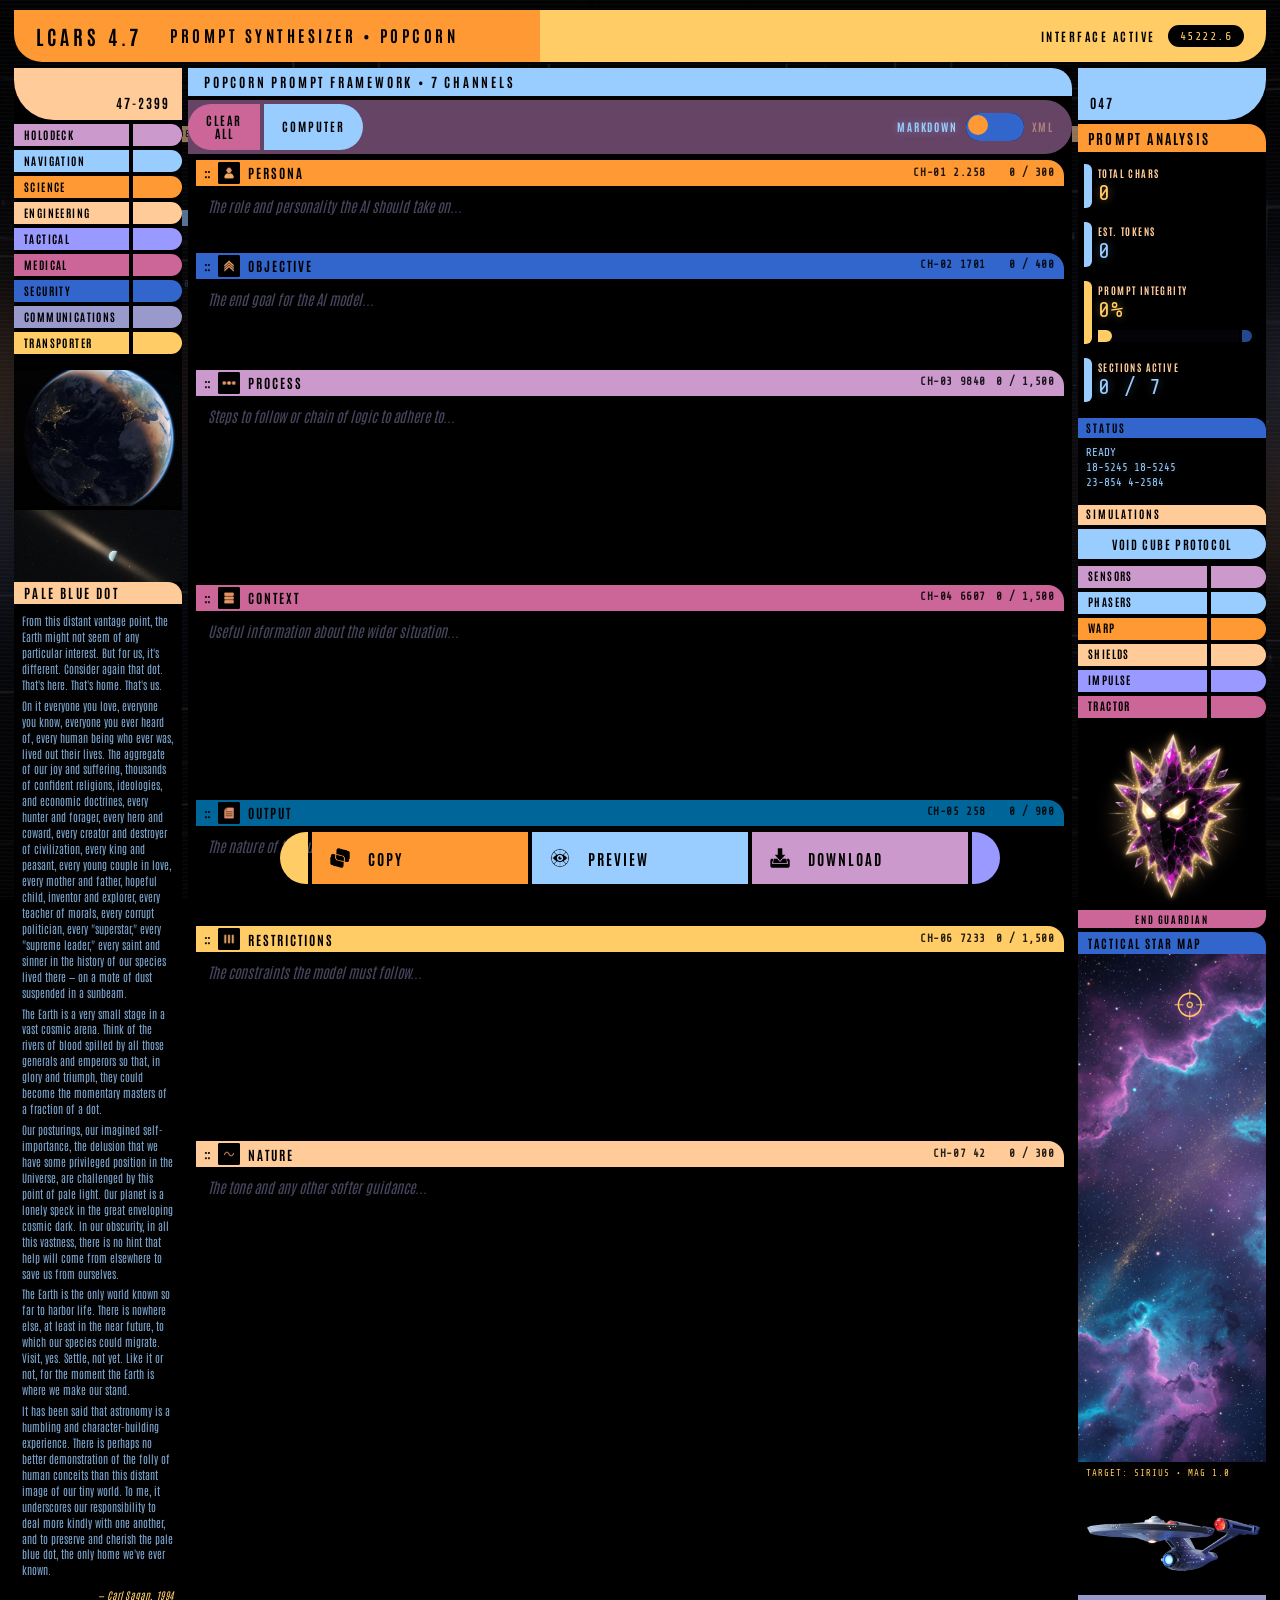
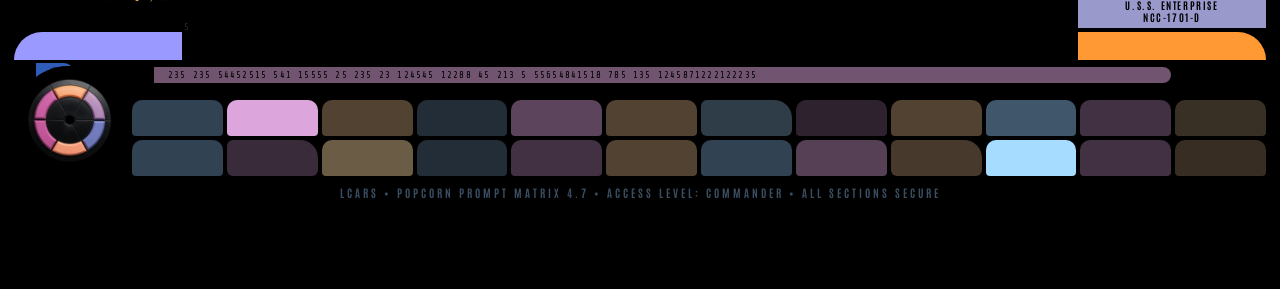
==== commit 77586a2b: "Overhaul LCARS POPCORN UI and polish Level 6. Replace the prompt synthesizer chrome with a TNG LCARS" ====
--- a/index.html
+++ b/index.html
@@ -4,1274 +4,9 @@
   <meta charset="UTF-8">
   <meta name="viewport" content="width=device-width, initial-scale=1.0">
   <title>LCARS 4.7 // POPCORN PROMPT SYNTHESIZER</title>
-  <style>
-    :root {
-      --bg: #000000;
-      --text: #d8e8ff;
-      --text-dim: #7a8aa0;
-      --text-data: #88bbff;
-      --yellow: #f0b800;
-      --gold: #ffcc66;
-      --orange: #ff9900;
-      --orange-dark: #cc7700;
-      --blue: #4499ff;
-      --blue-bright: #66bbff;
-      --cyan: #00ccff;
-      --purple: #8866cc;
-      --purple-light: #aa88ee;
-      --magenta: #ff6699;
-      --beige: #ccaa77;
-      --beige-light: #ddbb99;
-      --panel-dark: #05080f;
-      --bar-dark: #0a0f1a;
-    }
-
-    * { box-sizing: border-box; margin: 0; padding: 0; }
-
-    body {
-      background: var(--bg);
-      color: var(--text);
-      font-family: "Segoe UI", "Arial", "Helvetica Neue", sans-serif;
-      font-size: 14px;
-      line-height: 1.35;
-      min-height: 100vh;
-      overflow-x: hidden;
-      padding: 8px 12px 72px;
-    }
-
-    /* === TOP ENGINEERING BAR (like the image) === */
-    .top-bar {
-      height: 42px;
-      background: linear-gradient(180deg, #f8d050 0%, var(--yellow) 45%, #d89800 100%);
-      border-radius: 0 0 22px 22px;
-      display: flex;
-      align-items: center;
-      padding: 0 18px;
-      margin-bottom: 6px;
-      box-shadow: 0 3px 0 #000;
-      position: relative;
-      z-index: 10;
-    }
-    .top-bar::before {
-      content: "";
-      position: absolute;
-      left: 0; top: 0;
-      height: 100%; width: 38%;
-      background: linear-gradient(90deg, transparent, rgba(0,0,0,0.15));
-      border-radius: 0 0 22px 22px;
-    }
-    .top-bar-left {
-      font-weight: 900;
-      font-size: 17px;
-      letter-spacing: 3px;
-      color: #000;
-      text-transform: uppercase;
-      flex-shrink: 0;
-    }
-    .top-bar-title {
-      margin-left: 22px;
-      font-weight: 800;
-      font-size: 15px;
-      letter-spacing: 2.5px;
-      color: #000;
-      text-transform: uppercase;
-      flex-shrink: 0;
-    }
-    .top-bar-right {
-      margin-left: auto;
-      display: flex;
-      align-items: center;
-      gap: 10px;
-      font-size: 11px;
-      font-weight: 700;
-      color: #000;
-      letter-spacing: 1.5px;
-    }
-    .top-status {
-      background: #000;
-      color: var(--yellow);
-      padding: 1px 9px;
-      border-radius: 999px;
-      font-size: 10px;
-      font-weight: 800;
-      letter-spacing: 1px;
-    }
-
-    /* === CONSOLE FRAME === */
-    .console {
-      max-width: 1420px;
-      margin: 0 auto;
-      position: relative;
-    }
-
-    /* === BUSY LCARS BACKGROUND LITTER (the key request) === */
-    .bg-litter {
-      position: absolute;
-      inset: 0;
-      pointer-events: none;
-      z-index: 0;
-      overflow: hidden;
-    }
-
-    .data-column {
-      position: absolute;
-      top: 0;
-      font-family: "Consolas", "Courier New", monospace;
-      font-size: 9px;
-      line-height: 11px;
-      color: #2a4a7a;
-      letter-spacing: 0.5px;
-      writing-mode: vertical-rl;
-      text-orientation: mixed;
-      transform: rotate(180deg);
-      white-space: nowrap;
-      opacity: 0.65;
-      user-select: none;
-    }
-    .data-column.left { left: 4px; top: 60px; height: 62%; }
-    .data-column.right { right: 4px; top: 70px; height: 58%; }
-
-    .data-strip {
-      position: absolute;
-      height: 13px;
-      background: linear-gradient(90deg, transparent, rgba(68,153,255,0.12), transparent);
-      border-top: 1px solid rgba(68,153,255,0.15);
-      border-bottom: 1px solid rgba(68,153,255,0.08);
-      font-family: "Consolas", "Courier New", monospace;
-      font-size: 8.5px;
-      color: #2a4a7a;
-      letter-spacing: 1px;
-      display: flex;
-      align-items: center;
-      padding: 0 6px;
-      white-space: nowrap;
-      opacity: 0.7;
-      user-select: none;
-    }
-    .data-strip.s1 { top: 58px; left: 120px; right: 180px; }
-    .data-strip.s2 { top: 142px; left: 80px; right: 260px; }
-    .data-strip.s3 { bottom: 118px; left: 140px; right: 95px; }
-
-    .hex-row {
-      position: absolute;
-      font-family: "Consolas", "Courier New", monospace;
-      font-size: 8.5px;
-      color: #1f3a60;
-      letter-spacing: 0.8px;
-      opacity: 0.55;
-      user-select: none;
-      white-space: nowrap;
-    }
-    .hex-row.r1 { top: 210px; left: 26px; }
-    .hex-row.r2 { top: 312px; right: 32px; }
-    .hex-row.r3 { bottom: 168px; left: 32px; }
-
-    /* Small pill buttons scattered like the image */
-    .bg-pill {
-      position: absolute;
-      height: 15px;
-      padding: 0 7px;
-      border-radius: 999px;
-      font-size: 8px;
-      font-weight: 700;
-      letter-spacing: 0.5px;
-      display: flex;
-      align-items: center;
-      justify-content: center;
-      color: #000;
-      user-select: none;
-      opacity: 0.75;
-      box-shadow: 0 0 0 1px #000;
-    }
-    .bg-pill.p1 { top: 72px; left: 18px; background: #8866cc; width: 38px; }
-    .bg-pill.p2 { top: 91px; left: 18px; background: #4499ff; width: 32px; }
-    .bg-pill.p3 { top: 110px; left: 18px; background: #ff9900; width: 41px; }
-    .bg-pill.p4 { top: 72px; right: 18px; background: #ccaa77; width: 29px; }
-    .bg-pill.p5 { top: 91px; right: 18px; background: #66bbff; width: 35px; }
-    .bg-pill.p6 { top: 110px; right: 18px; background: #ff6699; width: 26px; }
-    .bg-pill.p7 { bottom: 142px; left: 22px; background: #4499ff; width: 44px; }
-    .bg-pill.p8 { bottom: 123px; left: 22px; background: #8866cc; width: 31px; }
-
-    /* === MAIN LAYOUT === */
-    .main-grid {
-      display: grid;
-      grid-template-columns: 148px 1fr 162px;
-      gap: 10px;
-      position: relative;
-      z-index: 2;
-      align-items: stretch;
-    }
-
-    /* Left decorative sidebar (dense LCARS buttons like image) */
-    .left-sidebar {
-      background: var(--bar-dark);
-      border: 1px solid #1a2a44;
-      border-radius: 6px 0 0 6px;
-      padding: 8px 6px;
-      display: flex;
-      flex-direction: column;
-      gap: 3px;
-      align-items: stretch;
-      min-height: 100%;
-      height: 100%;
-    }
-    .left-sidebar .lcars-slice-row {
-      width: 100%;
-      display: flex;
-      gap: 4.4px;
-      height: 17px;
-      margin-bottom: 1px;
-    }
-    .left-sidebar .lcars-slice-main {
-      flex: 2;
-      min-width: 0;
-      height: 100%;
-      border-radius: 999px 0 0 999px;
-      font-size: 7.5px;
-      font-weight: 700;
-      display: flex;
-      align-items: center;
-      justify-content: flex-start;
-      padding: 0 6px 0 7px;
-      color: #000;
-      box-shadow: 0 0 0 1px #000;
-      letter-spacing: 0.4px;
-      text-transform: uppercase;
-      white-space: nowrap;
-      overflow: hidden;
-      text-overflow: ellipsis;
-    }
-    .left-sidebar .lcars-slice-cap {
-      flex: 1;
-      height: 100%;
-      border-radius: 0 999px 999px 0;
-      box-shadow: 0 0 0 1px #000;
-    }
-    .left-sidebar .lcars-slice-row.b1 { --slice-color: #8866cc; }
-    .left-sidebar .lcars-slice-row.b2 { --slice-color: #4499ff; }
-    .left-sidebar .lcars-slice-row.b3 { --slice-color: #ff9900; }
-    .left-sidebar .lcars-slice-row.b4 { --slice-color: #ccaa77; }
-    .left-sidebar .lcars-slice-row.b5 { --slice-color: #66bbff; }
-    .left-sidebar .lcars-slice-row.b6 { --slice-color: #ff6699; }
-    .left-sidebar .lcars-slice-row.b7 { --slice-color: #4499ff; }
-    .left-sidebar .lcars-slice-row.b8 { --slice-color: #8866cc; }
-    .left-sidebar .lcars-slice-row.b9 { --slice-color: #ffaa44; }
-    .left-sidebar .lcars-slice-row .lcars-slice-main,
-    .left-sidebar .lcars-slice-row .lcars-slice-cap { background: var(--slice-color); }
-
-    .sidebar-spacer {
-      height: 10px;
-      flex-shrink: 0;
-    }
-    .earth-view {
-      width: 100%;
-      border: 1px solid #1a2a44;
-      border-radius: 4px;
-      overflow: hidden;
-      background: #000;
-      flex-shrink: 0;
-    }
-    .earth-view svg {
-      display: block;
-      width: 100%;
-      height: auto;
-    }
-    .pale-blue-dot-pane {
-      margin-top: 6px;
-      background: #000;
-      border: 1px solid #1a2a44;
-      border-radius: 3px;
-      padding: 5px 6px;
-      flex: 1;
-      min-height: 0;
-      overflow-y: auto;
-    }
-    .pale-blue-dot-pane .pbd-title {
-      font-size: 12.4px;
-      font-weight: 800;
-      color: var(--cyan);
-      letter-spacing: 1.2px;
-      text-transform: uppercase;
-      margin-bottom: 4px;
-      padding-bottom: 3px;
-      border-bottom: 1px solid #1a2a44;
-    }
-    .pale-blue-dot-pane p {
-      font-size: 10.7px;
-      line-height: 1.45;
-      color: #6a8aaa;
-      margin-bottom: 5px;
-    }
-    .pale-blue-dot-pane .pbd-attrib {
-      font-size: 9.9px;
-      color: var(--text-dim);
-      font-style: italic;
-      text-align: right;
-      margin-top: 4px;
-    }
-    .end-boss-thumb {
-      margin-top: 6px;
-      background: #000;
-      border: 1px solid #1a2a44;
-      border-radius: 4px;
-      overflow: hidden;
-      flex-shrink: 0;
-    }
-    .end-boss-thumb svg {
-      display: block;
-      width: 100%;
-      height: auto;
-    }
-    .end-boss-label {
-      font-size: 7px;
-      color: #446688;
-      text-transform: uppercase;
-      letter-spacing: 0.6px;
-      margin-top: 3px;
-      text-align: center;
-    }
-
-    .star-map-pane {
-      margin-top: 6px;
-      background: #000;
-      border: 1px solid #1a2a44;
-      border-radius: 4px;
-      overflow: hidden;
-      flex: 1;
-      min-height: 0;
-      display: flex;
-      flex-direction: column;
-    }
-    .star-map-canvas-wrap {
-      flex: 1;
-      min-height: 0;
-      position: relative;
-      background: #020408;
-    }
-    .star-map-pane::before {
-      content: "";
-      display: block;
-      height: 3px;
-      background: linear-gradient(90deg, var(--cyan), var(--blue), var(--purple));
-      opacity: 0.55;
-      flex-shrink: 0;
-    }
-    .star-map-title {
-      font-size: 7.5px;
-      font-weight: 800;
-      color: var(--blue-bright);
-      text-transform: uppercase;
-      letter-spacing: 1.2px;
-      padding: 4px 6px 2px;
-      border-bottom: 1px solid #1a2a44;
-      flex-shrink: 0;
-    }
-    .star-map-svg {
-      display: block;
-      width: 100%;
-      height: 100%;
-      cursor: crosshair;
-    }
-    .star-map-svg .bg-dust {
-      fill: #c8d8ff;
-      opacity: 0.35;
-      pointer-events: none;
-    }
-    .star-map-readout {
-      font-family: "Consolas", "Courier New", monospace;
-      font-size: 7.5px;
-      color: var(--yellow);
-      letter-spacing: 0.8px;
-      padding: 3px 6px 5px;
-      border-top: 1px solid #1a2a44;
-      text-transform: uppercase;
-      flex-shrink: 0;
-    }
-    .star-map-svg .sector-grid line {
-      stroke: rgba(68, 153, 255, 0.35);
-      stroke-width: 0.4;
-    }
-    .star-map-svg .star-hit {
-      fill: transparent;
-      cursor: pointer;
-      pointer-events: all;
-    }
-    .star-map-svg .star-point {
-      pointer-events: none;
-      transition: filter 0.15s ease;
-    }
-    .star-map-svg .star-hit:hover + .star-point,
-    .star-map-svg .star-point.selected {
-      filter: brightness(1.8);
-    }
-    .star-map-svg .vessel-path {
-      fill: none;
-      stroke: #ff77cc;
-      stroke-width: 0.55;
-      stroke-dasharray: 3 2;
-      opacity: 0.82;
-      pointer-events: none;
-    }
-    .star-map-svg .star-world-label {
-      font-family: "Consolas", "Courier New", monospace;
-      font-size: 7.6px;
-      fill: #f0b800;
-      letter-spacing: 0.4px;
-      pointer-events: none;
-      text-transform: uppercase;
-    }
-    .star-map-svg .vessel-hit {
-      fill: transparent;
-      cursor: pointer;
-      pointer-events: all;
-    }
-    .star-map-svg .vessel-ship ellipse,
-    .star-map-svg .vessel-ship rect,
-    .star-map-svg .vessel-ship line,
-    .star-map-svg .vessel-ship circle {
-      fill: none;
-      stroke: #66bbff;
-      stroke-width: 0.6;
-      pointer-events: none;
-    }
-    .star-map-svg .vessel-ship.selected ellipse,
-    .star-map-svg .vessel-ship.selected rect,
-    .star-map-svg .vessel-ship.selected line,
-    .star-map-svg .vessel-ship.selected circle {
-      stroke: #99ddff;
-      filter: brightness(1.6);
-    }
-    .star-map-svg .vessel-reticule-label {
-      font-family: "Consolas", "Courier New", monospace;
-      font-size: 7.6px;
-      fill: #66bbff;
-      letter-spacing: 0.3px;
-      pointer-events: none;
-      text-transform: uppercase;
-    }
-    .star-map-svg .star-reticule {
-      pointer-events: none;
-      transition: transform 0.2s ease;
-    }
-    .star-map-svg .star-reticule circle {
-      fill: none;
-      stroke: var(--yellow);
-      stroke-width: 1.2;
-    }
-    .star-map-svg .star-reticule line {
-      stroke: var(--yellow);
-      stroke-width: 0.8;
-      opacity: 0.9;
-    }
-
-    /* === CENTER WORK AREA === */
-    .work-area {
-      background: #02050c;
-      border: 2px solid #1a2a44;
-      border-radius: 4px;
-      padding: 10px 12px 14px;
-      position: relative;
-    }
-    .work-area::before {
-      content: "";
-      position: absolute;
-      top: -2px; left: -2px; right: -2px;
-      height: 4px;
-      background: linear-gradient(90deg, var(--cyan), var(--blue), var(--purple));
-      border-radius: 4px 4px 0 0;
-      opacity: 0.6;
-    }
-
-    .work-title {
-      font-size: 10px;
-      letter-spacing: 2px;
-      color: var(--cyan);
-      text-transform: uppercase;
-      margin-bottom: 6px;
-      padding-left: 4px;
-    }
-
-    /* The actual input panels - made more LCARS-like */
-    .input-panel {
-      margin-bottom: 7px;
-      background: var(--panel-dark);
-      border: 1px solid #1f2f4a;
-      border-radius: 3px;
-      overflow: hidden;
-    }
-    .input-header {
-      height: 19px;
-      display: flex;
-      align-items: center;
-      padding: 0 8px;
-      font-size: 10px;
-      font-weight: 800;
-      letter-spacing: 1.5px;
-      text-transform: uppercase;
-      color: #000;
-      position: relative;
-    }
-    .input-header.persona      { background: var(--orange); }
-    .input-header.objective    { background: var(--blue); }
-    .input-header.process      { background: var(--purple); }
-    .input-header.context      { background: var(--magenta); }
-    .input-header.output       { background: var(--cyan); }
-    .input-header.restrictions { background: var(--gold); }
-    .input-header.nature       { background: var(--beige); }
-
-    .input-header .header-right {
-      margin-left: auto;
-      display: flex;
-      align-items: center;
-      gap: 10px;
-    }
-    .input-header .extra {
-      font-size: 8.5px;
-      opacity: 0.85;
-      font-family: "Consolas", "Courier New", monospace;
-    }
-    .input-header .char-count {
-      font-size: 8.5px;
-      opacity: 0.85;
-      font-family: "Consolas", "Courier New", monospace;
-      min-width: 52px;
-      text-align: right;
-    }
-    .input-header .char-count.near-limit {
-      color: var(--orange);
-      font-weight: 800;
-      opacity: 1;
-      text-shadow: 0 0 4px rgba(255, 153, 0, 0.5);
-    }
-    .input-header .char-count.at-limit {
-      color: #ff2244;
-      font-weight: 800;
-      opacity: 1;
-      text-shadow: 0 0 4px rgba(255, 34, 68, 0.5);
-    }
-
-    .drag-handle {
-      cursor: grab;
-      margin-right: 6px;
-      font-size: 11px;
-      font-weight: 900;
-      opacity: 0.75;
-      user-select: none;
-      letter-spacing: -1px;
-      line-height: 1;
-      flex-shrink: 0;
-    }
-    .drag-handle:active { cursor: grabbing; }
-
-    #panels-container {
-      display: flex;
-      flex-direction: column;
-      gap: 7px;
-    }
-    #panels-container .input-panel {
-      margin-bottom: 0;
-      transition: opacity 0.15s ease, border-color 0.15s ease, box-shadow 0.15s ease;
-    }
-    .input-panel.dragging {
-      opacity: 0.45;
-      border-color: var(--cyan);
-    }
-    .input-panel.drag-over {
-      border-color: var(--orange);
-      box-shadow: 0 0 10px rgba(255, 153, 0, 0.45);
-    }
-
-    textarea {
-      width: 100%;
-      background: #000000;
-      color: #c8d8ff;
-      border: none;
-      resize: none;
-      padding: 7px 9px;
-      font-size: 13.5px;
-      line-height: 1.38;
-      font-family: "Segoe UI", "Arial", "Helvetica Neue", sans-serif;
-      outline: none;
-    }
-    textarea:focus {
-      box-shadow: inset 0 0 0 1px rgba(102, 187, 255, 0.25);
-    }
-    textarea::placeholder {
-      color: #334455;
-      font-style: italic;
-    }
-
-    /* Size variations - wider for Process, Context, Restrictions */
-    #persona { height: 55px; }
-    #objective { height: 78px; }
-    #process { height: 172px; }
-    #context { height: 172px; }
-    #output { height: 88px; }
-    #restrictions { height: 172px; }
-    #nature { height: 62px; }
-
-    /* === TOOLBAR MENU (clear + format toggle; copy in floating bar) === */
-    .toolbar-menu {
-      margin: 8px 0 4px;
-      display: flex;
-      align-items: center;
-      justify-content: space-between;
-      gap: 10px;
-      width: 100%;
-      padding: 6px 10px;
-      background: var(--bar-dark);
-      border: 1px solid #1a2a44;
-      border-radius: 0 18px 4px 4px;
-      box-shadow: inset 0 -1px 0 rgba(68, 153, 255, 0.12);
-    }
-    .toolbar-left {
-      display: flex;
-      align-items: center;
-      gap: 8px;
-      flex-shrink: 0;
-    }
-    .toolbar-right {
-      display: flex;
-      align-items: center;
-      gap: 16px;
-      margin-left: auto;
-    }
-
-    .format-toggle {
-      display: flex;
-      align-items: center;
-      gap: 8px;
-    }
-    .format-label {
-      font-size: 9px;
-      font-weight: 800;
-      letter-spacing: 1.5px;
-      text-transform: uppercase;
-      color: var(--text-dim);
-      transition: color 0.15s ease, text-shadow 0.15s ease;
-      user-select: none;
-    }
-    .format-label.active {
-      color: var(--cyan);
-      text-shadow: 0 0 6px rgba(0, 204, 255, 0.45);
-    }
-    .format-label.format-label-xml.active {
-      color: var(--purple-light);
-      text-shadow: 0 0 6px rgba(170, 136, 238, 0.45);
-    }
-    .format-slider {
-      position: relative;
-      width: 58px;
-      height: 28px;
-      padding: 0;
-      border: 2px solid var(--blue);
-      border-radius: 999px;
-      background: #000;
-      cursor: pointer;
-      flex-shrink: 0;
-      transition: border-color 0.15s ease, box-shadow 0.15s ease;
-    }
-    .format-slider:hover {
-      border-color: var(--blue-bright);
-      box-shadow: 0 0 8px rgba(68, 153, 255, 0.35);
-    }
-    .format-slider.xml-active {
-      border-color: var(--purple);
-    }
-    .format-slider.xml-active:hover {
-      border-color: var(--purple-light);
-      box-shadow: 0 0 8px rgba(136, 102, 204, 0.35);
-    }
-    .format-slider-track {
-      display: block;
-      width: 100%;
-      height: 100%;
-      position: relative;
-    }
-    .format-slider-thumb {
-      position: absolute;
-      top: 2px;
-      left: 2px;
-      width: 20px;
-      height: 20px;
-      border-radius: 50%;
-      background: linear-gradient(180deg, var(--orange) 0%, var(--orange-dark) 100%);
-      box-shadow: 0 0 0 2px #000;
-      transition: transform 0.2s ease, background 0.2s ease;
-    }
-    .format-slider.xml-active .format-slider-thumb {
-      transform: translateX(30px);
-      background: linear-gradient(180deg, var(--purple-light) 0%, var(--purple) 100%);
-    }
-
-    .lcars-clear {
-      height: 46px;
-      padding: 0 16px;
-      background: #111a2a;
-      color: var(--magenta);
-      border: 2px solid var(--magenta);
-      border-radius: 18px 0 0 18px;
-      font-size: 10px;
-      font-weight: 800;
-      letter-spacing: 1.5px;
-      text-transform: uppercase;
-      cursor: pointer;
-      line-height: 1.1;
-    }
-    .lcars-clear:hover {
-      background: #1f1122;
-      color: #ff88aa;
-      border-color: #ff88aa;
-    }
-
-    .lcars-computer {
-      display: inline-flex;
-      align-items: center;
-      justify-content: center;
-      height: 46px;
-      padding: 0 16px;
-      background: #111a2a;
-      color: var(--cyan);
-      border: 2px solid var(--cyan);
-      border-radius: 0 18px 18px 0;
-      font-size: 10px;
-      font-weight: 800;
-      letter-spacing: 1.5px;
-      text-transform: uppercase;
-      text-decoration: none;
-      cursor: pointer;
-      line-height: 1.1;
-    }
-    .lcars-computer:hover {
-      background: #0a1f2a;
-      color: #66eeff;
-      border-color: #66eeff;
-    }
-
-    /* === RIGHT SIDEBAR (data readouts like image) === */
-    .right-sidebar {
-      background: var(--bar-dark);
-      border: 1px solid #1a2a44;
-      border-radius: 0 6px 6px 0;
-      padding: 8px 7px;
-      display: flex;
-      flex-direction: column;
-      gap: 4px;
-      font-size: 9.9px;
-      min-height: 100%;
-      height: 100%;
-    }
-    .scan-readouts {
-      background: #000;
-      border: 1px solid #2a4a77;
-      border-radius: 4px;
-      padding: 8px 8px 10px;
-      margin-bottom: 4px;
-      box-shadow: inset 0 0 16px rgba(68, 153, 255, 0.1), 0 0 8px rgba(68, 153, 255, 0.12);
-    }
-    .prompt-analysis-title {
-      font-size: 13px;
-      font-weight: 800;
-      color: #ff9900;
-      text-transform: uppercase;
-      letter-spacing: 2.4px;
-      margin-bottom: 10px;
-      padding: 0 2px 6px;
-      border-bottom: 2px solid #4499ff;
-      text-shadow: 0 0 10px rgba(255, 153, 0, 0.3);
-      font-family: "Consolas", "Courier New", monospace;
-    }
-    .data-readout .readout-value.buffer-readout {
-      color: #f0b800;
-    }
-    .data-readout {
-      background: rgba(10, 20, 40, 0.55);
-      padding: 6px 7px;
-      border-radius: 3px;
-      font-family: "Consolas", "Courier New", monospace;
-      font-size: 11px;
-      color: var(--text-data);
-      line-height: 1.3;
-      margin-bottom: 5px;
-      border-left: 3px solid #4499ff;
-    }
-    .data-readout:last-child {
-      margin-bottom: 0;
-    }
-    .data-readout .label {
-      color: #5599cc;
-      font-size: 10px;
-      font-weight: 700;
-      text-transform: uppercase;
-      letter-spacing: 0.8px;
-      margin-bottom: 2px;
-    }
-    .data-readout .readout-value {
-      color: #88ccff;
-      font-size: 16px;
-      font-weight: 800;
-      letter-spacing: 0.5px;
-      line-height: 1.15;
-    }
-    .integrity-readout .readout-value {
-      color: #f0b800;
-    }
-    .lcars-integrity-bar {
-      display: flex;
-      align-items: stretch;
-      gap: 3px;
-      margin-top: 7px;
-    }
-    .lcars-integrity-track {
-      flex: 1;
-      height: 12px;
-      background: #050a14;
-      border: 1px solid #2a4a77;
-      border-radius: 2px 0 0 2px;
-      overflow: hidden;
-    }
-    .lcars-integrity-fill {
-      height: 100%;
-      width: 0%;
-      display: flex;
-      align-items: stretch;
-      background: linear-gradient(90deg, #3366aa 0%, #66bbff 72%, #ff9900 100%);
-      transition: width 0.4s ease;
-      border-radius: 1px 0 0 1px;
-    }
-    .lcars-integrity-fill.has-fill {
-      min-width: 16px;
-    }
-    .lcars-integrity-endcap {
-      width: 14px;
-      margin-left: auto;
-      flex-shrink: 0;
-      background: #ff9900;
-      border-radius: 0 8px 8px 0;
-      box-shadow: 0 0 0 1px #000;
-    }
-    .lcars-integrity-rail {
-      width: 10px;
-      flex-shrink: 0;
-      background: #4499ff;
-      border-radius: 0 999px 999px 0;
-      opacity: 0.45;
-      box-shadow: 0 0 0 1px #000;
-    }
-    .status-heading {
-      margin-top: 6px;
-      font-size: 8.8px;
-      color: #446688;
-      text-transform: uppercase;
-      letter-spacing: 0.5px;
-    }
-    .status-block {
-      background: #000;
-      padding: 2px 4px;
-      font-family: "Consolas", "Courier New", monospace;
-      font-size: 8.8px;
-      color: #4499ff;
-      line-height: 1.3;
-    }
-    .simulations-block {
-      margin: 9px 0 1px;
-    }
-    .simulations-label {
-      font-size: 8.8px;
-      color: #446688;
-      margin-bottom: 3px;
-      padding-left: 1px;
-      letter-spacing: 0.5px;
-      text-transform: uppercase;
-    }
-    /* Right sidebar LCARS slices — rectangular main + rounded cap */
-    .right-sidebar .right-lcars-controls {
-      margin-top: 6px;
-      display: flex;
-      flex-direction: column;
-      gap: 3px;
-      flex-shrink: 0;
-    }
-    .right-sidebar .right-lcars-slice-row {
-      width: 100%;
-      display: flex;
-      gap: 4.4px;
-      height: 17px;
-    }
-    .right-sidebar .right-lcars-slice-main {
-      flex: 2;
-      min-width: 0;
-      height: 100%;
-      border-radius: 0;
-      font-size: 7.5px;
-      font-weight: 700;
-      display: flex;
-      align-items: center;
-      justify-content: flex-start;
-      padding: 0 6px 0 7px;
-      color: #000;
-      box-shadow: 0 0 0 1px #000;
-      letter-spacing: 0.4px;
-      text-transform: uppercase;
-      white-space: nowrap;
-      overflow: hidden;
-      text-overflow: ellipsis;
-    }
-    .right-sidebar .right-lcars-slice-cap {
-      flex: 1;
-      height: 100%;
-      border-radius: 0 999px 999px 0;
-      box-shadow: 0 0 0 1px #000;
-    }
-    .right-sidebar .right-lcars-slice-row .right-lcars-slice-main,
-    .right-sidebar .right-lcars-slice-row .right-lcars-slice-cap {
-      background: var(--slice-color);
-    }
-    .right-sidebar .right-lcars-slice-row.rb1 { --slice-color: #8866cc; }
-    .right-sidebar .right-lcars-slice-row.rb2 { --slice-color: #4499ff; }
-    .right-sidebar .right-lcars-slice-row.rb3 { --slice-color: #ff9900; }
-    .right-sidebar .right-lcars-slice-row.rb4 { --slice-color: #ccaa77; }
-    .right-sidebar .right-lcars-slice-row.rb5 { --slice-color: #66bbff; }
-    .right-sidebar .right-lcars-slice-row.rb6 { --slice-color: #ff6699; }
-
-    /* === BOTTOM DECOR (scan grid + circular control) === */
-    .bottom-bar {
-      margin-top: 6px;
-      display: flex;
-      gap: 8px;
-      align-items: flex-end;
-    }
-
-    .scan-grid {
-      flex: 1;
-      background: #000;
-      border: 1px solid #1a2a44;
-      border-radius: 3px;
-      padding: 4px 6px;
-      font-family: "Consolas", "Courier New", monospace;
-      font-size: 8px;
-      color: #1f3a60;
-      display: grid;
-      grid-template-columns: repeat(12, 1fr);
-      gap: 2px 1px;
-      opacity: 0.6;
-      user-select: none;
-    }
-    .scan-grid div {
-      height: 7px;
-      background: currentColor;
-      opacity: 0.25;
-    }
-    .scan-grid .active { opacity: 0.85; background: #4499ff; }
-
-    /* Decorative circular LCARS control (inspired by the image) */
-    .circular-control {
-      width: 92px;
-      height: 92px;
-      position: relative;
-      flex-shrink: 0;
-      background: #000;
-      border: 2px solid #1a2a44;
-      border-radius: 50%;
-      overflow: hidden;
-    }
-    .circular-control .pie {
-      position: absolute;
-      inset: 0;
-      background: conic-gradient(
-        #8866cc 0deg 48deg,
-        #4499ff 48deg 96deg,
-        #ff9900 96deg 144deg,
-        #ccaa77 144deg 192deg,
-        #66bbff 192deg 240deg,
-        #ff6699 240deg 288deg,
-        #4499ff 288deg 336deg,
-        #8866cc 336deg 360deg
-      );
-      mask: radial-gradient(circle at center, transparent 34%, black 36%);
-    }
-    .circular-control .center {
-      position: absolute;
-      top: 50%; left: 50%;
-      transform: translate(-50%, -50%);
-      width: 34px;
-      height: 34px;
-      background: #000;
-      border: 2px solid #1a2a44;
-      border-radius: 50%;
-      display: flex;
-      align-items: center;
-      justify-content: center;
-      font-size: 8px;
-      font-weight: 800;
-      color: #66bbff;
-      letter-spacing: 0.5px;
-    }
-    .circular-control .arrow {
-      position: absolute;
-      top: 50%; left: 50%;
-      width: 0; height: 0;
-      border-left: 5px solid transparent;
-      border-right: 5px solid transparent;
-      border-bottom: 9px solid #fff;
-      transform: translate(-50%, -50%) rotate(0deg);
-      opacity: 0.7;
-    }
-
-    /* Toast */
-    .toast {
-      position: fixed;
-      bottom: 72px;
-      left: 50%;
-      transform: translateX(-50%);
-      background: #111a2a;
-      color: var(--orange);
-      border: 2px solid var(--orange);
-      padding: 6px 22px;
-      border-radius: 999px;
-      font-size: 11px;
-      font-weight: 700;
-      letter-spacing: 1.5px;
-      text-transform: uppercase;
-      box-shadow: 0 4px 16px rgba(0,0,0,0.8);
-      opacity: 0;
-      pointer-events: none;
-      transition: opacity 0.2s ease;
-      z-index: 1000;
-    }
-    .toast.show { opacity: 1; }
-
-    /* === FLOATING ACTION BAR === */
-    .floating-actions {
-      position: fixed;
-      bottom: 18px;
-      left: 50%;
-      transform: translateX(-50%);
-      display: flex;
-      gap: 8px;
-      align-items: stretch;
-      z-index: 900;
-      padding: 6px 10px;
-      background: linear-gradient(180deg, #0d1525 0%, var(--bar-dark) 100%);
-      border: 2px solid #1a2a44;
-      border-radius: 999px;
-      box-shadow: 0 4px 24px rgba(0, 0, 0, 0.85), 0 0 0 1px rgba(68, 153, 255, 0.15);
-    }
-    .floating-actions .fab-btn {
-      height: 40px;
-      padding: 0 18px;
-      border: none;
-      border-radius: 999px;
-      font-size: 11px;
-      font-weight: 800;
-      letter-spacing: 1.8px;
-      text-transform: uppercase;
-      cursor: pointer;
-      transition: transform 0.08s ease, box-shadow 0.08s ease;
-      white-space: nowrap;
-    }
-    .floating-actions .fab-btn:hover {
-      transform: translateY(-1px);
-    }
-    .floating-actions .fab-btn:active {
-      transform: scale(0.97);
-    }
-    .fab-copy {
-      background: linear-gradient(180deg, #ffbb33 0%, var(--orange) 50%, var(--orange-dark) 100%);
-      color: #000;
-      box-shadow: 0 0 0 2px #000, 0 0 0 4px var(--orange);
-    }
-    .fab-copy:hover {
-      box-shadow: 0 0 0 2px #000, 0 0 0 4px #ffcc66, 0 2px 10px rgba(255, 153, 0, 0.5);
-    }
-    .fab-preview {
-      background: linear-gradient(180deg, #66bbff 0%, var(--blue) 50%, #2a6fcc 100%);
-      color: #000;
-      box-shadow: 0 0 0 2px #000, 0 0 0 4px var(--blue);
-    }
-    .fab-preview:hover {
-      box-shadow: 0 0 0 2px #000, 0 0 0 4px var(--blue-bright), 0 2px 10px rgba(68, 153, 255, 0.5);
-    }
-    .fab-download {
-      background: linear-gradient(180deg, #aa88ee 0%, var(--purple) 50%, #6644aa 100%);
-      color: #000;
-      box-shadow: 0 0 0 2px #000, 0 0 0 4px var(--purple);
-    }
-    .fab-download:hover {
-      box-shadow: 0 0 0 2px #000, 0 0 0 4px var(--purple-light), 0 2px 10px rgba(136, 102, 204, 0.5);
-    }
-
-    /* === PREVIEW MODAL === */
-    .modal-overlay {
-      position: fixed;
-      inset: 0;
-      background: rgba(0, 0, 0, 0.82);
-      display: flex;
-      align-items: center;
-      justify-content: center;
-      padding: 24px 16px;
-      z-index: 1100;
-      opacity: 0;
-      pointer-events: none;
-      transition: opacity 0.2s ease;
-    }
-    .modal-overlay.open {
-      opacity: 1;
-      pointer-events: auto;
-    }
-    .modal-panel {
-      width: min(720px, 100%);
-      max-height: min(82vh, 640px);
-      display: flex;
-      flex-direction: column;
-      background: var(--panel-dark);
-      border: 2px solid #1a2a44;
-      border-radius: 6px;
-      box-shadow: 0 0 0 1px rgba(68, 153, 255, 0.2), 0 12px 40px rgba(0, 0, 0, 0.9);
-      overflow: hidden;
-      transform: translateY(12px);
-      transition: transform 0.2s ease;
-    }
-    .modal-overlay.open .modal-panel {
-      transform: translateY(0);
-    }
-    .modal-panel::before {
-      content: "";
-      display: block;
-      height: 4px;
-      background: linear-gradient(90deg, var(--cyan), var(--blue), var(--purple));
-      flex-shrink: 0;
-    }
-    .modal-header {
-      display: flex;
-      align-items: center;
-      gap: 10px;
-      padding: 10px 14px;
-      background: linear-gradient(180deg, #f8d050 0%, var(--yellow) 100%);
-      border-bottom: 2px solid #000;
-    }
-    .modal-title {
-      font-size: 12px;
-      font-weight: 900;
-      letter-spacing: 2.5px;
-      text-transform: uppercase;
-      color: #000;
-    }
-    .modal-header-actions {
-      margin-left: auto;
-      display: flex;
-      align-items: center;
-      gap: 12px;
-      flex-shrink: 0;
-    }
-    .modal-format-toggle {
-      gap: 6px;
-    }
-    .modal-format-toggle .format-label {
-      font-size: 8px;
-      letter-spacing: 1.2px;
-    }
-    .modal-format-toggle .format-slider {
-      width: 52px;
-      height: 26px;
-    }
-    .modal-format-toggle .format-slider-thumb {
-      width: 18px;
-      height: 18px;
-    }
-    .modal-format-toggle .format-slider.xml-active .format-slider-thumb {
-      transform: translateX(26px);
-    }
-    .modal-close {
-      width: 32px;
-      height: 32px;
-      border: 2px solid #000;
-      border-radius: 50%;
-      background: #111a2a;
-      color: var(--magenta);
-      font-size: 18px;
-      font-weight: 800;
-      line-height: 1;
-      cursor: pointer;
-      display: flex;
-      align-items: center;
-      justify-content: center;
-      transition: background 0.1s ease, color 0.1s ease;
-    }
-    .modal-close:hover {
-      background: #1f1122;
-      color: #ff88aa;
-    }
-    .modal-body {
-      flex: 1;
-      overflow: auto;
-      padding: 12px 14px;
-      background: #000;
-    }
-    .modal-prompt {
-      margin: 0;
-      font-family: "Consolas", "Courier New", monospace;
-      font-size: 13px;
-      line-height: 1.45;
-      color: var(--text-data);
-      white-space: pre-wrap;
-      word-break: break-word;
-    }
-    .modal-prompt.empty {
-      color: var(--text-dim);
-      font-style: italic;
-    }
-    .modal-footer {
-      display: flex;
-      gap: 8px;
-      padding: 10px 14px;
-      background: var(--bar-dark);
-      border-top: 1px solid #1a2a44;
-    }
-    .modal-copy-btn {
-      flex: 1;
-      height: 38px;
-      background: linear-gradient(180deg, #ffbb33 0%, var(--orange) 50%, var(--orange-dark) 100%);
-      color: #000;
-      border: none;
-      border-radius: 0 20px 20px 0;
-      font-size: 11px;
-      font-weight: 800;
-      letter-spacing: 2px;
-      text-transform: uppercase;
-      cursor: pointer;
-      box-shadow: 0 0 0 2px #000;
-    }
-    .modal-copy-btn:hover {
-      box-shadow: 0 0 0 2px #000, 0 0 0 3px #ffcc66;
-    }
-    .modal-dismiss-btn {
-      height: 38px;
-      padding: 0 16px;
-      background: #111a2a;
-      color: var(--cyan);
-      border: 2px solid var(--cyan);
-      border-radius: 20px 0 0 20px;
-      font-size: 10px;
-      font-weight: 800;
-      letter-spacing: 1.5px;
-      text-transform: uppercase;
-      cursor: pointer;
-    }
-    .modal-dismiss-btn:hover {
-      background: #0a1a2a;
-      color: var(--blue-bright);
-      border-color: var(--blue-bright);
-    }
-
-    .lcars-footer {
-      text-align: center;
-      margin-top: 8px;
-      font-size: 8px;
-      color: #223344;
-      letter-spacing: 2px;
-    }
-  </style>
+  <link rel="preconnect" href="https://fonts.googleapis.com">
+  <link rel="preconnect" href="https://fonts.gstatic.com" crossorigin>
+  <link rel="stylesheet" href="assets/lcars.css">
 </head>
 <body>
   <!-- TOP ENGINEERING BAR -->
@@ -1360,39 +95,11 @@
         <div class="sidebar-spacer"></div>
 
         <div class="earth-view" title="Earth from orbit — Voyager perspective">
-          <svg viewBox="0 0 136 136" xmlns="http://www.w3.org/2000/svg" aria-label="Earth seen from orbit">
-            <rect width="136" height="136" fill="#020408"/>
-            <circle cx="68" cy="68" r="66" fill="#000810"/>
-            <circle cx="22" cy="18" r="0.6" fill="#fff" opacity="0.7"/>
-            <circle cx="108" cy="32" r="0.5" fill="#fff" opacity="0.5"/>
-            <circle cx="95" cy="12" r="0.4" fill="#fff" opacity="0.6"/>
-            <circle cx="40" cy="110" r="0.5" fill="#fff" opacity="0.4"/>
-            <circle cx="120" cy="95" r="0.7" fill="#fff" opacity="0.55"/>
-            <defs>
-              <radialGradient id="earthGrad" cx="38%" cy="35%">
-                <stop offset="0%" stop-color="#8ed4ff"/>
-                <stop offset="35%" stop-color="#3388cc"/>
-                <stop offset="65%" stop-color="#1a5588"/>
-                <stop offset="100%" stop-color="#0a1a30"/>
-              </radialGradient>
-              <radialGradient id="atmosGlow" cx="50%" cy="50%">
-                <stop offset="72%" stop-color="transparent"/>
-                <stop offset="88%" stop-color="rgba(120,200,255,0.25)"/>
-                <stop offset="100%" stop-color="rgba(180,230,255,0.12)"/>
-              </radialGradient>
-            </defs>
-            <circle cx="68" cy="72" r="38" fill="url(#earthGrad)"/>
-            <ellipse cx="58" cy="62" rx="18" ry="10" fill="#2a8a44" opacity="0.75"/>
-            <ellipse cx="82" cy="78" rx="14" ry="9" fill="#2a7a3a" opacity="0.65"/>
-            <ellipse cx="52" cy="80" rx="10" ry="6" fill="#3a9a55" opacity="0.55"/>
-            <ellipse cx="78" cy="58" rx="8" ry="5" fill="#ffffff" opacity="0.35"/>
-            <ellipse cx="48" cy="70" rx="6" ry="4" fill="#ffffff" opacity="0.28"/>
-            <circle cx="68" cy="72" r="42" fill="url(#atmosGlow)"/>
-            <path d="M 30 95 Q 68 108 106 95" stroke="rgba(100,180,255,0.2)" stroke-width="1" fill="none"/>
-          </svg>
+          <img src="assets/earth-orbit.jpg" alt="Earth from orbit" width="136" height="136">
         </div>
 
         <div class="pale-blue-dot-pane">
+          <img class="pbd-plate" src="assets/pale-blue-dot.jpg" alt="Pale blue dot — Earth from the edge of the solar system">
           <div class="pbd-title">Pale Blue Dot</div>
           <p>From this distant vantage point, the Earth might not seem of any particular interest. But for us, it's different. Consider again that dot. That's here. That's home. That's us.</p>
           <p>On it everyone you love, everyone you know, everyone you ever heard of, every human being who ever was, lived out their lives. The aggregate of our joy and suffering, thousands of confident religions, ideologies, and economic doctrines, every hunter and forager, every hero and coward, every creator and destroyer of civilization, every king and peasant, every young couple in love, every mother and father, hopeful child, inventor and explorer, every teacher of morals, every corrupt politician, every "superstar," every "supreme leader," every saint and sinner in the history of our species lived there — on a mote of dust suspended in a sunbeam.</p>
@@ -1431,7 +138,8 @@
           <div class="input-panel" data-panel-id="persona">
             <div class="input-header persona">
               <span class="drag-handle" draggable="true" title="Drag to reorder" aria-hidden="true">::</span>
-              PERSONA
+              <img class="channel-icon" src="assets/icon-persona.jpg" alt="">
+              <span class="channel-name">PERSONA</span>
               <span class="header-right">
                 <span class="extra">CH-01  2.258</span>
                 <span class="char-count" id="char-count-persona">0 / 300</span>
@@ -1442,7 +150,8 @@
           <div class="input-panel" data-panel-id="objective">
             <div class="input-header objective">
               <span class="drag-handle" draggable="true" title="Drag to reorder" aria-hidden="true">::</span>
-              OBJECTIVE
+              <img class="channel-icon" src="assets/icon-objective.jpg" alt="">
+              <span class="channel-name">OBJECTIVE</span>
               <span class="header-right">
                 <span class="extra">CH-02  1701</span>
                 <span class="char-count" id="char-count-objective">0 / 400</span>
@@ -1453,7 +162,8 @@
           <div class="input-panel" data-panel-id="process">
             <div class="input-header process">
               <span class="drag-handle" draggable="true" title="Drag to reorder" aria-hidden="true">::</span>
-              PROCESS
+              <img class="channel-icon" src="assets/icon-process.jpg" alt="">
+              <span class="channel-name">PROCESS</span>
               <span class="header-right">
                 <span class="extra">CH-03  9840</span>
                 <span class="char-count" id="char-count-process">0 / 1,500</span>
@@ -1464,7 +174,8 @@
           <div class="input-panel" data-panel-id="context">
             <div class="input-header context">
               <span class="drag-handle" draggable="true" title="Drag to reorder" aria-hidden="true">::</span>
-              CONTEXT
+              <img class="channel-icon" src="assets/icon-context.jpg" alt="">
+              <span class="channel-name">CONTEXT</span>
               <span class="header-right">
                 <span class="extra">CH-04  6607</span>
                 <span class="char-count" id="char-count-context">0 / 1,500</span>
@@ -1475,7 +186,8 @@
           <div class="input-panel" data-panel-id="output">
             <div class="input-header output">
               <span class="drag-handle" draggable="true" title="Drag to reorder" aria-hidden="true">::</span>
-              OUTPUT
+              <img class="channel-icon" src="assets/icon-output.jpg" alt="">
+              <span class="channel-name">OUTPUT</span>
               <span class="header-right">
                 <span class="extra">CH-05  258</span>
                 <span class="char-count" id="char-count-output">0 / 900</span>
@@ -1486,7 +198,8 @@
           <div class="input-panel" data-panel-id="restrictions">
             <div class="input-header restrictions">
               <span class="drag-handle" draggable="true" title="Drag to reorder" aria-hidden="true">::</span>
-              RESTRICTIONS
+              <img class="channel-icon" src="assets/icon-restrictions.jpg" alt="">
+              <span class="channel-name">RESTRICTIONS</span>
               <span class="header-right">
                 <span class="extra">CH-06  7233</span>
                 <span class="char-count" id="char-count-restrictions">0 / 1,500</span>
@@ -1497,7 +210,8 @@
           <div class="input-panel" data-panel-id="nature">
             <div class="input-header nature">
               <span class="drag-handle" draggable="true" title="Drag to reorder" aria-hidden="true">::</span>
-              NATURE
+              <img class="channel-icon" src="assets/icon-nature.jpg" alt="">
+              <span class="channel-name">NATURE</span>
               <span class="header-right">
                 <span class="extra">CH-07  42</span>
                 <span class="char-count" id="char-count-nature">0 / 300</span>
@@ -1548,7 +262,7 @@
 
         <div class="simulations-block">
           <div class="simulations-label">SIMULATIONS</div>
-          <a href="void-cube.html" style="display:block; background: linear-gradient(180deg, #4499ff 0%, #2a6fcc 100%); color:#000; text-decoration:none; font-size:9.5px; font-weight:800; letter-spacing:0.8px; padding:5px 9px; border-radius:999px; text-align:center; box-shadow: 0 0 0 1px #000; transition: transform 0.08s ease, box-shadow 0.08s ease;">VOID CUBE PROTOCOL</a>
+          <a href="void-cube.html" class="sim-link">VOID CUBE PROTOCOL</a>
         </div>
 
         <div class="right-lcars-controls">
@@ -1579,22 +293,7 @@
         </div>
 
         <div class="end-boss-thumb" title="End-level polygonal guardian (Neon Dash)">
-          <svg viewBox="0 0 90 100" xmlns="http://www.w3.org/2000/svg" aria-label="Large end-level polygonal enemy">
-            <rect width="90" height="100" fill="#050810"/>
-            <rect x="0" y="88" width="90" height="12" fill="#1a0a0a"/>
-            <polygon points="6,28 66,32 72,62 62,88 4,82 0,52" fill="#2a0f0f"/>
-            <polygon points="4,82 62,88 56,98 2,94" fill="#1a0808"/>
-            <polygon points="14,28 32,8 46,30 58,12 64,32" fill="#3a1515"/>
-            <polygon points="8,32 50,36 46,58 4,54" fill="#3f1a1a"/>
-            <circle cx="30" cy="44" r="5" fill="#ff5533"/>
-            <circle cx="31" cy="44" r="2.2" fill="#ffaa44"/>
-            <rect x="16" y="70" width="11" height="18" fill="#220a0a"/>
-            <rect x="38" y="72" width="11" height="16" fill="#220a0a"/>
-            <rect x="14" y="86" width="15" height="5" fill="#150505"/>
-            <rect x="36" y="86" width="15" height="5" fill="#150505"/>
-            <polygon points="60,62 80,48 84,56 64,68" fill="#2f1212"/>
-            <ellipse cx="74" cy="52" rx="5" ry="3.5" fill="rgba(255,80,30,0.4)"/>
-          </svg>
+          <img src="assets/end-guardian.jpg" alt="End-level polygonal guardian">
           <div class="end-boss-label">End Guardian</div>
         </div>
 
@@ -1641,9 +340,9 @@
           <div class="star-map-readout" id="star-map-readout">TARGET: SIRIUS • MAG 1.0</div>
         </div>
 
-        <div style="margin-top:auto; font-size:7.5px; color:#334455; text-align:center; padding-top:4px;">
-          U.S.S. ENTERPRISE<br>
-          NCC-1701-D
+        <div class="enterprise-plate">
+          <img src="assets/enterprise.jpg" alt="U.S.S. Enterprise">
+          <div class="enterprise-caption">U.S.S. ENTERPRISE<br>NCC-1701-D</div>
         </div>
       </div>
     </div>
@@ -1651,6 +350,7 @@
     <!-- BOTTOM BAR with scan grid + circular control -->
     <div class="bottom-bar">
       <div class="circular-control" title="LCARS Mode Selector (decorative)">
+        <img src="assets/mode-selector.jpg" alt="LCARS mode selector">
         <div class="pie"></div>
         <div class="center">MODE</div>
         <div class="arrow"></div>
@@ -2281,6 +981,15 @@
       stars.innerHTML = '';
 
       bg.appendChild(svgEl('rect', { width: MAP_WIDTH, height: mapH, fill: '#020408' }));
+      bg.appendChild(svgEl('image', {
+        href: 'assets/nebula-starfield.jpg',
+        x: 0,
+        y: 0,
+        width: MAP_WIDTH,
+        height: mapH,
+        preserveAspectRatio: 'xMidYMid slice',
+        opacity: '0.88'
+      }));
 
       STAR_MAP_NEBULAE.forEach(n => {
         bg.appendChild(svgEl('ellipse', {
@@ -2615,4 +1324,4 @@
     document.addEventListener('DOMContentLoaded', init);
   </script>
 </body>
-</html>+</html>
--- a/assets/lcars.css
+++ b/assets/lcars.css
@@ -0,0 +1,1891 @@
+@import url('https://fonts.googleapis.com/css2?family=Antonio:wght@100;400;600;700&family=Share+Tech+Mono&display=swap');
+
+:root {
+  --pale-canary: #FFFF99;
+  --tanoi: #FFCC99;
+  --golden-tanoi: #FFCC66;
+  --neon-carrot: #FF9933;
+  --eggplant: #664466;
+  --lilac: #CC99CC;
+  --anakiwa: #99CCFF;
+  --mariner: #3366CC;
+  --bahama-blue: #006699;
+  --blue-bell: #9999CC;
+  --melrose: #9999FF;
+  --hopbush: #CC6699;
+  --black: #000000;
+  --text-on-bar: #000000;
+  --text-data: #99CCFF;
+  --text-data-gold: #FFCC66;
+  --font-ui: "Antonio", "Arial Narrow", sans-serif;
+  --font-data: "Share Tech Mono", "Consolas", monospace;
+  --gap: 4px;
+  --elbow: 40px;
+}
+
+* { box-sizing: border-box; margin: 0; padding: 0; }
+
+html, body { background: var(--black); }
+
+body {
+  background: var(--black);
+  color: var(--anakiwa);
+  font-family: var(--font-ui);
+  font-size: 14px;
+  line-height: 1.35;
+  min-height: 100vh;
+  overflow-x: hidden;
+  padding: 10px 14px 88px;
+  position: relative;
+}
+
+body::before {
+  content: "";
+  position: fixed;
+  inset: 0;
+  background: #000 url('console-bg.jpg') center / cover no-repeat;
+  opacity: 0.22;
+  pointer-events: none;
+  z-index: 0;
+}
+
+body::after {
+  content: "";
+  position: fixed;
+  inset: 0;
+  background: repeating-linear-gradient(
+    0deg,
+    transparent 0 3px,
+    rgba(153, 204, 255, 0.035) 3px 4px
+  );
+  pointer-events: none;
+  z-index: 1;
+}
+
+body > .top-bar,
+body > .console {
+  position: relative;
+  z-index: 2;
+}
+
+::selection {
+  background: var(--mariner);
+  color: var(--black);
+}
+
+button {
+  font-family: var(--font-ui);
+  appearance: none;
+  -webkit-appearance: none;
+}
+
+/* === TOP BAR === */
+.top-bar {
+  height: 52px;
+  background: linear-gradient(90deg, var(--neon-carrot) 0 42%, var(--golden-tanoi) 42% 100%);
+  border-radius: 0 0 28px 28px;
+  display: flex;
+  align-items: center;
+  padding: 0 22px;
+  margin-bottom: 6px;
+  position: relative;
+  z-index: 10;
+  overflow: hidden;
+}
+
+.top-bar-left {
+  font-family: var(--font-ui);
+  font-weight: 700;
+  font-size: 20px;
+  letter-spacing: 4px;
+  color: var(--text-on-bar);
+  text-transform: uppercase;
+  flex-shrink: 0;
+}
+
+.top-bar-title {
+  margin-left: 28px;
+  font-family: var(--font-ui);
+  font-weight: 700;
+  font-size: 16px;
+  letter-spacing: 3.5px;
+  color: var(--text-on-bar);
+  text-transform: uppercase;
+  flex-shrink: 1;
+  min-width: 0;
+  white-space: nowrap;
+  overflow: hidden;
+  text-overflow: ellipsis;
+}
+
+.top-bar-right {
+  margin-left: auto;
+  display: flex;
+  align-items: center;
+  gap: 12px;
+  font-family: var(--font-ui);
+  font-size: 12px;
+  font-weight: 700;
+  color: var(--text-on-bar);
+  letter-spacing: 2.5px;
+  text-transform: uppercase;
+  flex-shrink: 0;
+}
+
+.top-status {
+  background: var(--black);
+  color: var(--golden-tanoi);
+  padding: 3px 12px;
+  border-radius: 999px;
+  font-family: var(--font-data);
+  font-size: 12px;
+  font-weight: 400;
+  letter-spacing: 1.5px;
+}
+
+/* === CONSOLE FRAME === */
+.console {
+  max-width: 1480px;
+  margin: 0 auto;
+  position: relative;
+  z-index: 2;
+}
+
+/* === BACKGROUND LITTER === */
+.bg-litter {
+  position: absolute;
+  inset: 0;
+  pointer-events: none;
+  z-index: 0;
+  overflow: hidden;
+}
+
+.data-column {
+  position: absolute;
+  top: 0;
+  font-family: var(--font-data);
+  font-size: 9px;
+  line-height: 12px;
+  color: var(--anakiwa);
+  letter-spacing: 0.6px;
+  writing-mode: vertical-rl;
+  text-orientation: mixed;
+  transform: rotate(180deg);
+  white-space: nowrap;
+  opacity: 0.28;
+  user-select: none;
+}
+
+.data-column.left { left: 4px; top: 60px; height: 62%; }
+.data-column.right { right: 4px; top: 70px; height: 58%; }
+
+.data-strip {
+  position: absolute;
+  height: 16px;
+  background: var(--bahama-blue);
+  font-family: var(--font-data);
+  font-size: 9px;
+  color: var(--black);
+  letter-spacing: 1.2px;
+  display: flex;
+  align-items: center;
+  padding: 0 10px 0 14px;
+  white-space: nowrap;
+  opacity: 0.55;
+  user-select: none;
+  overflow: hidden;
+  border-radius: 0 12px 12px 0;
+}
+
+.data-strip.s1 { top: 58px; left: 120px; right: 180px; background: var(--tanoi); }
+.data-strip.s2 { top: 142px; left: 80px; right: 260px; background: var(--anakiwa); }
+.data-strip.s3 { bottom: 118px; left: 140px; right: 95px; background: var(--lilac); }
+
+.hex-row {
+  position: absolute;
+  font-family: var(--font-data);
+  font-size: 9px;
+  color: var(--anakiwa);
+  letter-spacing: 1px;
+  opacity: 0.22;
+  user-select: none;
+  white-space: nowrap;
+}
+
+.hex-row.r1 { top: 210px; left: 26px; }
+.hex-row.r2 { top: 312px; right: 32px; }
+.hex-row.r3 { bottom: 168px; left: 32px; }
+
+.bg-pill {
+  position: absolute;
+  height: 20px;
+  min-width: 36px;
+  padding: 0 10px;
+  font-family: var(--font-ui);
+  font-size: 11px;
+  font-weight: 700;
+  letter-spacing: 1.2px;
+  display: flex;
+  align-items: center;
+  justify-content: center;
+  color: var(--text-on-bar);
+  user-select: none;
+  opacity: 0.9;
+}
+
+.bg-pill.p1 { top: 72px; left: 18px; background: var(--tanoi); width: 52px; border-radius: 0 12px 12px 0; }
+.bg-pill.p2 { top: 96px; left: 18px; background: var(--lilac); width: 40px; border-radius: 0 12px 12px 0; }
+.bg-pill.p3 { top: 120px; left: 18px; background: var(--anakiwa); width: 48px; border-radius: 0 12px 12px 0; }
+.bg-pill.p4 { top: 72px; right: 18px; background: var(--neon-carrot); width: 36px; border-radius: 12px 0 0 12px; }
+.bg-pill.p5 { top: 96px; right: 18px; background: var(--melrose); width: 42px; border-radius: 12px 0 0 12px; }
+.bg-pill.p6 { top: 120px; right: 18px; background: var(--hopbush); width: 34px; border-radius: 12px 0 0 12px; }
+.bg-pill.p7 { bottom: 142px; left: 22px; background: var(--golden-tanoi); width: 50px; border-radius: 0 12px 12px 0; }
+.bg-pill.p8 { bottom: 118px; left: 22px; background: var(--mariner); width: 38px; border-radius: 0 12px 12px 0; }
+
+/* === MAIN LAYOUT === */
+.main-grid {
+  display: grid;
+  grid-template-columns: 168px 1fr 188px;
+  grid-template-areas: "left work right";
+  gap: 6px;
+  position: relative;
+  z-index: 2;
+  align-items: stretch;
+}
+
+.left-sidebar { grid-area: left; }
+.work-area { grid-area: work; }
+.right-sidebar { grid-area: right; }
+
+/* === LEFT SIDEBAR === */
+.left-sidebar {
+  background: var(--black);
+  padding: 0;
+  display: flex;
+  flex-direction: column;
+  gap: var(--gap);
+  align-items: stretch;
+  min-height: 100%;
+  height: 100%;
+}
+
+.left-sidebar::before {
+  content: "47-2399";
+  display: flex;
+  align-items: flex-end;
+  justify-content: flex-end;
+  height: 44px;
+  background: var(--tanoi);
+  border-radius: 0 0 0 40px;
+  flex-shrink: 0;
+  font-family: var(--font-ui);
+  font-weight: 700;
+  font-size: 13px;
+  letter-spacing: 2px;
+  color: var(--text-on-bar);
+  padding: 0 12px 8px 0;
+  text-transform: uppercase;
+}
+
+.left-sidebar::after {
+  content: "";
+  height: 28px;
+  background: var(--melrose);
+  border-radius: 32px 0 0 0;
+  flex-shrink: 0;
+}
+
+.left-sidebar .lcars-slice-row {
+  width: 100%;
+  display: flex;
+  gap: var(--gap);
+  height: 22px;
+  margin-bottom: 0;
+}
+
+.left-sidebar .lcars-slice-main {
+  flex: 2;
+  min-width: 0;
+  height: 100%;
+  border-radius: 0;
+  font-family: var(--font-ui);
+  font-size: 11px;
+  font-weight: 700;
+  display: flex;
+  align-items: center;
+  justify-content: flex-start;
+  padding: 0 8px 0 10px;
+  color: var(--text-on-bar);
+  letter-spacing: 1.4px;
+  text-transform: uppercase;
+  white-space: nowrap;
+  overflow: hidden;
+  text-overflow: ellipsis;
+}
+
+.left-sidebar .lcars-slice-cap {
+  flex: 1;
+  height: 100%;
+  border-radius: 0 12px 12px 0;
+}
+
+.left-sidebar .lcars-slice-row.b1 { --slice-color: var(--lilac); }
+.left-sidebar .lcars-slice-row.b2 { --slice-color: var(--anakiwa); }
+.left-sidebar .lcars-slice-row.b3 { --slice-color: var(--neon-carrot); }
+.left-sidebar .lcars-slice-row.b4 { --slice-color: var(--tanoi); }
+.left-sidebar .lcars-slice-row.b5 { --slice-color: var(--melrose); }
+.left-sidebar .lcars-slice-row.b6 { --slice-color: var(--hopbush); }
+.left-sidebar .lcars-slice-row.b7 { --slice-color: var(--mariner); }
+.left-sidebar .lcars-slice-row.b8 { --slice-color: var(--blue-bell); }
+.left-sidebar .lcars-slice-row.b9 { --slice-color: var(--golden-tanoi); }
+
+.left-sidebar .lcars-slice-row .lcars-slice-main,
+.left-sidebar .lcars-slice-row .lcars-slice-cap {
+  background: var(--slice-color);
+}
+
+.sidebar-spacer {
+  height: 8px;
+  flex-shrink: 0;
+}
+
+.earth-view {
+  width: 100%;
+  overflow: hidden;
+  background: var(--black);
+  flex-shrink: 0;
+  border-radius: 0 16px 0 0;
+}
+
+.earth-view img {
+  width: 100%;
+  display: block;
+  object-fit: cover;
+  aspect-ratio: 1;
+}
+
+.earth-view svg {
+  display: block;
+  width: 100%;
+  height: auto;
+}
+
+.pale-blue-dot-pane {
+  margin-top: 0;
+  background: var(--black);
+  padding: 0;
+  flex: 1;
+  min-height: 0;
+  overflow-y: auto;
+  display: flex;
+  flex-direction: column;
+}
+
+.pbd-plate {
+  display: block;
+  width: 100%;
+  height: 72px;
+  object-fit: cover;
+  flex-shrink: 0;
+}
+
+.pale-blue-dot-pane .pbd-title,
+.pbd-title {
+  font-family: var(--font-ui);
+  font-size: 13px;
+  font-weight: 700;
+  color: var(--text-on-bar);
+  background: var(--tanoi);
+  letter-spacing: 2.4px;
+  text-transform: uppercase;
+  margin: 0 0 var(--gap);
+  padding: 0 10px;
+  height: 22px;
+  display: flex;
+  align-items: center;
+  border-radius: 0 14px 0 0;
+  flex-shrink: 0;
+}
+
+.pale-blue-dot-pane p {
+  font-family: var(--font-ui);
+  font-weight: 400;
+  font-size: 11px;
+  line-height: 1.45;
+  color: var(--anakiwa);
+  opacity: 0.78;
+  margin: 0;
+  padding: 5px 8px 0;
+}
+
+.pale-blue-dot-pane .pbd-attrib,
+.pbd-attrib {
+  font-family: var(--font-ui);
+  font-size: 10px;
+  color: var(--golden-tanoi);
+  font-style: italic;
+  text-align: right;
+  margin-top: 6px;
+  padding: 4px 8px 8px;
+  letter-spacing: 0.6px;
+}
+
+.pale-blue-dot-pane::-webkit-scrollbar { width: 6px; }
+.pale-blue-dot-pane::-webkit-scrollbar-track { background: var(--black); }
+.pale-blue-dot-pane::-webkit-scrollbar-thumb {
+  background: var(--tanoi);
+  border-radius: 6px;
+}
+
+.end-boss-thumb {
+  margin-top: 0;
+  background: var(--black);
+  overflow: hidden;
+  flex-shrink: 0;
+  border-radius: 0 14px 0 0;
+}
+
+.end-boss-thumb img {
+  width: 100%;
+  display: block;
+  object-fit: cover;
+}
+
+.end-boss-thumb svg {
+  display: block;
+  width: 100%;
+  height: auto;
+}
+
+.end-boss-label {
+  font-family: var(--font-ui);
+  font-size: 10px;
+  font-weight: 700;
+  color: var(--black);
+  background: var(--hopbush);
+  text-transform: uppercase;
+  letter-spacing: 1.6px;
+  margin-top: 0;
+  text-align: center;
+  height: 18px;
+  display: flex;
+  align-items: center;
+  justify-content: center;
+  border-radius: 0 0 12px 0;
+}
+
+/* === STAR MAP === */
+.star-map-pane {
+  margin-top: 0;
+  background: var(--black);
+  overflow: hidden;
+  flex: 1;
+  min-height: 0;
+  display: flex;
+  flex-direction: column;
+}
+
+.star-map-canvas-wrap {
+  flex: 1;
+  min-height: 220px;
+  position: relative;
+  background: #000 url('nebula-starfield.jpg') center / cover no-repeat;
+}
+
+.star-map-title {
+  font-family: var(--font-ui);
+  font-size: 12px;
+  font-weight: 700;
+  color: var(--text-on-bar);
+  background: var(--mariner);
+  text-transform: uppercase;
+  letter-spacing: 2px;
+  padding: 0 10px;
+  height: 22px;
+  display: flex;
+  align-items: center;
+  border-radius: 0 14px 0 0;
+  flex-shrink: 0;
+}
+
+.star-map-svg {
+  display: block;
+  width: 100%;
+  height: 100%;
+  cursor: crosshair;
+}
+
+.star-map-svg .bg-dust {
+  fill: #c8d8ff;
+  opacity: 0.35;
+  pointer-events: none;
+}
+
+.star-map-readout {
+  font-family: var(--font-data);
+  font-size: 9px;
+  color: var(--golden-tanoi);
+  letter-spacing: 1px;
+  padding: 5px 8px 6px;
+  text-transform: uppercase;
+  flex-shrink: 0;
+  background: var(--black);
+  text-shadow: 0 0 8px rgba(255, 204, 102, 0.35);
+}
+
+.star-map-svg .sector-grid line {
+  stroke: rgba(153, 204, 255, 0.35);
+  stroke-width: 0.4;
+}
+
+.star-map-svg .star-hit {
+  fill: transparent;
+  cursor: pointer;
+  pointer-events: all;
+}
+
+.star-map-svg .star-point {
+  pointer-events: none;
+  transition: filter 0.15s ease;
+}
+
+.star-map-svg .star-hit:hover + .star-point,
+.star-map-svg .star-point.selected {
+  filter: brightness(1.8);
+}
+
+.star-map-svg .vessel-path {
+  fill: none;
+  stroke: var(--hopbush);
+  stroke-width: 0.55;
+  stroke-dasharray: 3 2;
+  opacity: 0.82;
+  pointer-events: none;
+}
+
+.star-map-svg .star-world-label {
+  font-family: var(--font-data);
+  font-size: 7.6px;
+  fill: var(--golden-tanoi);
+  letter-spacing: 0.4px;
+  pointer-events: none;
+  text-transform: uppercase;
+}
+
+.star-map-svg .vessel-hit {
+  fill: transparent;
+  cursor: pointer;
+  pointer-events: all;
+}
+
+.star-map-svg .vessel-ship ellipse,
+.star-map-svg .vessel-ship rect,
+.star-map-svg .vessel-ship line,
+.star-map-svg .vessel-ship circle {
+  fill: none;
+  stroke: var(--anakiwa);
+  stroke-width: 0.6;
+  pointer-events: none;
+}
+
+.star-map-svg .vessel-ship.selected ellipse,
+.star-map-svg .vessel-ship.selected rect,
+.star-map-svg .vessel-ship.selected line,
+.star-map-svg .vessel-ship.selected circle {
+  stroke: #cce6ff;
+  filter: brightness(1.6);
+}
+
+.star-map-svg .vessel-reticule-label {
+  font-family: var(--font-data);
+  font-size: 7.6px;
+  fill: var(--anakiwa);
+  letter-spacing: 0.3px;
+  pointer-events: none;
+  text-transform: uppercase;
+}
+
+.star-map-svg .star-reticule {
+  pointer-events: none;
+  transition: transform 0.2s ease;
+}
+
+.star-map-svg .star-reticule circle {
+  fill: none;
+  stroke: var(--golden-tanoi);
+  stroke-width: 1.2;
+}
+
+.star-map-svg .star-reticule line {
+  stroke: var(--golden-tanoi);
+  stroke-width: 0.8;
+  opacity: 0.9;
+}
+
+.enterprise-plate {
+  margin-top: auto;
+  overflow: hidden;
+  flex-shrink: 0;
+  background: var(--black);
+}
+
+.enterprise-plate img {
+  width: 100%;
+  display: block;
+  object-fit: contain;
+  background: #000;
+}
+
+.enterprise-caption {
+  font-family: var(--font-ui);
+  font-size: 10px;
+  font-weight: 700;
+  color: var(--text-on-bar);
+  text-align: center;
+  letter-spacing: 1.6px;
+  text-transform: uppercase;
+  background: var(--blue-bell);
+  padding: 4px 6px;
+  line-height: 1.25;
+}
+
+/* === CENTER WORK AREA === */
+.work-area {
+  background: var(--black);
+  padding: 0 0 12px;
+  position: relative;
+  display: flex;
+  flex-direction: column;
+  min-width: 0;
+}
+
+.work-title {
+  height: 28px;
+  background: var(--anakiwa);
+  color: var(--text-on-bar);
+  font-family: var(--font-ui);
+  font-size: 13px;
+  font-weight: 700;
+  letter-spacing: 2.8px;
+  text-transform: uppercase;
+  margin: 0 0 var(--gap);
+  padding: 0 16px;
+  display: flex;
+  align-items: center;
+  border-radius: 0 20px 0 0;
+  flex-shrink: 0;
+}
+
+.input-panel {
+  margin-bottom: 0;
+  background: var(--black);
+  overflow: hidden;
+}
+
+.input-header {
+  height: 26px;
+  display: flex;
+  align-items: center;
+  padding: 0 10px 0 8px;
+  font-family: var(--font-ui);
+  font-size: 13px;
+  font-weight: 700;
+  letter-spacing: 2px;
+  text-transform: uppercase;
+  color: var(--text-on-bar);
+  position: relative;
+  border-radius: 0 16px 0 0;
+}
+
+.input-header.persona      { background: var(--neon-carrot); }
+.input-header.objective    { background: var(--mariner); }
+.input-header.process      { background: var(--lilac); }
+.input-header.context      { background: var(--hopbush); }
+.input-header.output       { background: var(--bahama-blue); }
+.input-header.restrictions { background: var(--golden-tanoi); }
+.input-header.nature       { background: var(--tanoi); }
+
+.channel-icon {
+  width: 22px;
+  height: 22px;
+  object-fit: contain;
+  margin-right: 8px;
+  flex-shrink: 0;
+  background: #000;
+  border-radius: 2px;
+}
+
+.channel-name {
+  font-weight: 700;
+  letter-spacing: 2px;
+}
+
+.input-header .header-right {
+  margin-left: auto;
+  display: flex;
+  align-items: center;
+  gap: 10px;
+}
+
+.input-header .extra {
+  font-size: 11px;
+  opacity: 0.85;
+  font-family: var(--font-data);
+  letter-spacing: 0.6px;
+}
+
+.input-header .char-count {
+  font-size: 11px;
+  opacity: 0.85;
+  font-family: var(--font-data);
+  min-width: 58px;
+  text-align: right;
+  letter-spacing: 0.4px;
+}
+
+.input-header .char-count.near-limit {
+  color: var(--neon-carrot);
+  background: var(--black);
+  font-weight: 400;
+  opacity: 1;
+  padding: 1px 7px;
+  border-radius: 8px;
+  text-shadow: 0 0 6px rgba(255, 153, 51, 0.55);
+}
+
+.input-header .char-count.at-limit {
+  color: #ff3355;
+  background: var(--black);
+  font-weight: 400;
+  opacity: 1;
+  padding: 1px 7px;
+  border-radius: 8px;
+  text-shadow: 0 0 6px rgba(255, 51, 85, 0.55);
+}
+
+.drag-handle {
+  cursor: grab;
+  margin-right: 8px;
+  font-size: 14px;
+  font-weight: 700;
+  opacity: 0.9;
+  user-select: none;
+  letter-spacing: -1px;
+  line-height: 1;
+  flex-shrink: 0;
+  color: var(--text-on-bar);
+}
+
+.drag-handle:active { cursor: grabbing; }
+
+#panels-container {
+  display: flex;
+  flex-direction: column;
+  gap: 6px;
+  padding: 0 8px;
+}
+
+#panels-container .input-panel {
+  margin-bottom: 0;
+  transition: opacity 0.15s ease;
+}
+
+.input-panel.dragging {
+  opacity: 0.45;
+}
+
+.input-panel.drag-over {
+  outline: 3px solid var(--neon-carrot);
+  outline-offset: 0;
+}
+
+textarea {
+  width: 100%;
+  background: var(--black);
+  color: var(--anakiwa);
+  caret-color: var(--anakiwa);
+  border: none;
+  resize: none;
+  padding: 10px 12px;
+  font-size: 14.5px;
+  line-height: 1.4;
+  font-family: var(--font-data);
+  outline: none;
+}
+
+textarea:focus {
+  box-shadow: inset 4px 0 0 var(--anakiwa);
+}
+
+textarea::placeholder {
+  color: var(--blue-bell);
+  opacity: 0.45;
+  font-style: italic;
+  font-family: var(--font-ui);
+  font-weight: 400;
+}
+
+#persona { height: 58px; }
+#objective { height: 82px; }
+#process { height: 180px; }
+#context { height: 180px; }
+#output { height: 92px; }
+#restrictions { height: 180px; }
+#nature { height: 66px; }
+
+/* === TOOLBAR === */
+.toolbar-menu {
+  margin: 0 0 6px;
+  display: flex;
+  align-items: stretch;
+  justify-content: space-between;
+  gap: 8px;
+  width: 100%;
+  padding: 4px 4px 4px 0;
+  background: var(--eggplant);
+  border-radius: 0 28px 28px 0;
+  min-height: 54px;
+}
+
+.toolbar-left {
+  display: flex;
+  align-items: stretch;
+  gap: var(--gap);
+  flex-shrink: 0;
+}
+
+.toolbar-right {
+  display: flex;
+  align-items: center;
+  gap: 16px;
+  margin-left: auto;
+  padding-right: 14px;
+}
+
+.format-toggle {
+  display: flex;
+  align-items: center;
+  gap: 8px;
+}
+
+.format-label {
+  font-family: var(--font-ui);
+  font-size: 11px;
+  font-weight: 700;
+  letter-spacing: 1.8px;
+  text-transform: uppercase;
+  color: var(--tanoi);
+  opacity: 0.45;
+  transition: opacity 0.15s ease, color 0.15s ease;
+  user-select: none;
+}
+
+.format-label.active {
+  color: var(--anakiwa);
+  opacity: 1;
+  text-shadow: 0 0 8px rgba(153, 204, 255, 0.4);
+}
+
+.format-label.format-label-xml.active {
+  color: var(--lilac);
+  opacity: 1;
+  text-shadow: 0 0 8px rgba(204, 153, 204, 0.4);
+}
+
+.format-slider {
+  position: relative;
+  width: 58px;
+  height: 28px;
+  padding: 0;
+  border: none;
+  border-radius: 999px;
+  background: var(--black);
+  cursor: pointer;
+  flex-shrink: 0;
+  transition: background 0.15s ease;
+}
+
+.format-slider:hover {
+  background: #110811;
+}
+
+.format-slider.xml-active {
+  background: var(--black);
+}
+
+.format-slider.xml-active:hover {
+  background: #110811;
+}
+
+.format-slider-track {
+  display: block;
+  width: 100%;
+  height: 100%;
+  position: relative;
+  border-radius: 999px;
+  background: var(--mariner);
+}
+
+.format-slider.xml-active .format-slider-track {
+  background: var(--eggplant);
+}
+
+.format-slider-thumb {
+  position: absolute;
+  top: 2px;
+  left: 2px;
+  width: 20px;
+  height: 20px;
+  border-radius: 50%;
+  background: var(--neon-carrot);
+  transition: transform 0.2s ease, background 0.2s ease;
+}
+
+/* JS contract: toolbar XML thumb offset */
+.format-slider.xml-active .format-slider-thumb {
+  transform: translateX(30px);
+  background: var(--lilac);
+}
+
+.lcars-clear {
+  height: auto;
+  min-height: 46px;
+  padding: 0 18px;
+  background: var(--hopbush);
+  color: var(--text-on-bar);
+  border: none;
+  border-radius: 24px 0 0 24px;
+  font-family: var(--font-ui);
+  font-size: 12px;
+  font-weight: 700;
+  letter-spacing: 2px;
+  text-transform: uppercase;
+  cursor: pointer;
+  line-height: 1.05;
+}
+
+.lcars-clear:hover {
+  filter: brightness(1.12);
+}
+
+.lcars-computer {
+  display: inline-flex;
+  align-items: center;
+  justify-content: center;
+  height: auto;
+  min-height: 46px;
+  padding: 0 18px;
+  background: var(--anakiwa);
+  color: var(--text-on-bar);
+  border: none;
+  border-radius: 0 24px 24px 0;
+  font-family: var(--font-ui);
+  font-size: 12px;
+  font-weight: 700;
+  letter-spacing: 2px;
+  text-transform: uppercase;
+  text-decoration: none;
+  cursor: pointer;
+  line-height: 1.1;
+}
+
+.lcars-computer:hover {
+  filter: brightness(1.12);
+}
+
+/* === RIGHT SIDEBAR === */
+.right-sidebar {
+  background: var(--black);
+  padding: 0;
+  display: flex;
+  flex-direction: column;
+  gap: var(--gap);
+  font-size: 11px;
+  min-height: 100%;
+  height: 100%;
+}
+
+.right-sidebar::before {
+  content: "047";
+  display: flex;
+  align-items: flex-end;
+  justify-content: flex-start;
+  height: 44px;
+  background: var(--anakiwa);
+  border-radius: 0 0 40px 0;
+  flex-shrink: 0;
+  font-family: var(--font-ui);
+  font-weight: 700;
+  font-size: 13px;
+  letter-spacing: 2px;
+  color: var(--text-on-bar);
+  padding: 0 0 8px 12px;
+  text-transform: uppercase;
+}
+
+.right-sidebar::after {
+  content: "";
+  height: 28px;
+  background: var(--neon-carrot);
+  border-radius: 0 32px 0 0;
+  flex-shrink: 0;
+}
+
+.scan-readouts {
+  background: var(--black);
+  padding: 0 0 6px;
+  margin-bottom: 0;
+}
+
+.prompt-analysis-title {
+  font-family: var(--font-ui);
+  font-size: 14px;
+  font-weight: 700;
+  color: var(--text-on-bar);
+  background: var(--neon-carrot);
+  text-transform: uppercase;
+  letter-spacing: 2.2px;
+  margin: 0 0 8px;
+  padding: 0 10px;
+  height: 28px;
+  display: flex;
+  align-items: center;
+  border-radius: 0 18px 0 0;
+}
+
+.data-readout {
+  background: var(--black);
+  padding: 6px 8px 6px 14px;
+  font-family: var(--font-data);
+  font-size: 11px;
+  color: var(--text-data);
+  line-height: 1.3;
+  margin: 0 6px 6px;
+  position: relative;
+}
+
+.data-readout::before {
+  content: "";
+  position: absolute;
+  left: 0;
+  top: 4px;
+  bottom: 4px;
+  width: 8px;
+  background: var(--anakiwa);
+  border-radius: 0 6px 6px 0;
+}
+
+.data-readout:last-child {
+  margin-bottom: 0;
+}
+
+.data-readout .label,
+.label {
+  color: var(--tanoi);
+  font-family: var(--font-ui);
+  font-size: 10px;
+  font-weight: 700;
+  text-transform: uppercase;
+  letter-spacing: 1.4px;
+  margin-bottom: 2px;
+}
+
+.data-readout .readout-value,
+.readout-value {
+  color: var(--text-data);
+  font-family: var(--font-data);
+  font-size: 22px;
+  font-weight: 400;
+  letter-spacing: 0.8px;
+  line-height: 1.15;
+  text-shadow: 0 0 8px rgba(153, 204, 255, 0.35);
+}
+
+.data-readout .readout-value.buffer-readout,
+.buffer-readout {
+  color: var(--text-data-gold);
+  text-shadow: 0 0 8px rgba(255, 204, 102, 0.4);
+}
+
+.integrity-readout .readout-value {
+  color: var(--text-data-gold);
+  text-shadow: 0 0 8px rgba(255, 204, 102, 0.4);
+}
+
+.integrity-readout::before {
+  background: var(--golden-tanoi);
+}
+
+.lcars-integrity-bar {
+  display: flex;
+  align-items: stretch;
+  gap: 3px;
+  margin-top: 7px;
+}
+
+.lcars-integrity-track {
+  flex: 1;
+  height: 12px;
+  background: #050308;
+  overflow: hidden;
+  border-radius: 0 0 0 0;
+}
+
+.lcars-integrity-fill {
+  height: 100%;
+  width: 0%;
+  display: flex;
+  align-items: stretch;
+  background: linear-gradient(90deg, var(--mariner) 0%, var(--golden-tanoi) 100%);
+  transition: width 0.4s ease;
+}
+
+/* JS contract: default empty integrity bar */
+#integrity-bar-fill {
+  width: 0%;
+}
+
+.lcars-integrity-fill.has-fill {
+  min-width: 16px;
+}
+
+.lcars-integrity-endcap {
+  width: 14px;
+  margin-left: auto;
+  flex-shrink: 0;
+  background: var(--golden-tanoi);
+  border-radius: 0 8px 8px 0;
+}
+
+.lcars-integrity-rail {
+  width: 10px;
+  flex-shrink: 0;
+  background: var(--mariner);
+  border-radius: 0 999px 999px 0;
+  opacity: 0.7;
+}
+
+.status-heading {
+  margin-top: 2px;
+  font-family: var(--font-ui);
+  font-size: 11px;
+  font-weight: 700;
+  color: var(--text-on-bar);
+  background: var(--mariner);
+  text-transform: uppercase;
+  letter-spacing: 2px;
+  height: 20px;
+  padding: 0 8px;
+  display: flex;
+  align-items: center;
+  border-radius: 0 12px 0 0;
+}
+
+.status-block {
+  background: var(--black);
+  padding: 4px 8px 6px;
+  font-family: var(--font-data);
+  font-size: 11px;
+  color: var(--anakiwa);
+  line-height: 1.35;
+  text-shadow: 0 0 6px rgba(153, 204, 255, 0.25);
+}
+
+.simulations-block {
+  margin: 4px 0 1px;
+}
+
+.simulations-label {
+  font-family: var(--font-ui);
+  font-size: 11px;
+  font-weight: 700;
+  color: var(--text-on-bar);
+  background: var(--tanoi);
+  margin-bottom: var(--gap);
+  padding: 0 8px;
+  height: 20px;
+  display: flex;
+  align-items: center;
+  letter-spacing: 2px;
+  text-transform: uppercase;
+  border-radius: 0 12px 0 0;
+}
+
+.simulations-block a,
+.sim-link {
+  display: block;
+  background: var(--anakiwa);
+  color: var(--text-on-bar);
+  text-decoration: none;
+  font-family: var(--font-ui);
+  font-size: 12px;
+  font-weight: 700;
+  letter-spacing: 1.6px;
+  padding: 7px 12px;
+  border-radius: 0 16px 16px 0;
+  text-align: center;
+  text-transform: uppercase;
+}
+
+.simulations-block a:hover,
+.sim-link:hover {
+  filter: brightness(1.12);
+}
+
+.right-sidebar .right-lcars-controls,
+.right-lcars-controls {
+  margin-top: 2px;
+  display: flex;
+  flex-direction: column;
+  gap: var(--gap);
+  flex-shrink: 0;
+}
+
+.right-sidebar .right-lcars-slice-row,
+.right-lcars-slice-row {
+  width: 100%;
+  display: flex;
+  gap: var(--gap);
+  height: 22px;
+}
+
+.right-sidebar .right-lcars-slice-main,
+.right-lcars-slice-main {
+  flex: 2;
+  min-width: 0;
+  height: 100%;
+  border-radius: 0;
+  font-family: var(--font-ui);
+  font-size: 11px;
+  font-weight: 700;
+  display: flex;
+  align-items: center;
+  justify-content: flex-start;
+  padding: 0 8px 0 10px;
+  color: var(--text-on-bar);
+  letter-spacing: 1.4px;
+  text-transform: uppercase;
+  white-space: nowrap;
+  overflow: hidden;
+  text-overflow: ellipsis;
+}
+
+.right-sidebar .right-lcars-slice-cap,
+.right-lcars-slice-cap {
+  flex: 1;
+  height: 100%;
+  border-radius: 0 12px 12px 0;
+}
+
+.right-sidebar .right-lcars-slice-row .right-lcars-slice-main,
+.right-sidebar .right-lcars-slice-row .right-lcars-slice-cap {
+  background: var(--slice-color);
+}
+
+.right-sidebar .right-lcars-slice-row.rb1 { --slice-color: var(--lilac); }
+.right-sidebar .right-lcars-slice-row.rb2 { --slice-color: var(--anakiwa); }
+.right-sidebar .right-lcars-slice-row.rb3 { --slice-color: var(--neon-carrot); }
+.right-sidebar .right-lcars-slice-row.rb4 { --slice-color: var(--tanoi); }
+.right-sidebar .right-lcars-slice-row.rb5 { --slice-color: var(--melrose); }
+.right-sidebar .right-lcars-slice-row.rb6 { --slice-color: var(--hopbush); }
+
+/* === BOTTOM BAR === */
+.bottom-bar {
+  margin-top: 6px;
+  display: flex;
+  gap: 8px;
+  align-items: flex-end;
+}
+
+.scan-grid {
+  flex: 1;
+  background: var(--black);
+  padding: 0;
+  font-family: var(--font-data);
+  display: grid;
+  grid-template-columns: repeat(12, 1fr);
+  gap: 4px;
+  user-select: none;
+  opacity: 1;
+}
+
+.scan-grid div {
+  height: 36px;
+  border-radius: 10px 10px 4px 4px;
+  opacity: 0.32;
+}
+
+.scan-grid div:nth-child(3n) { background: var(--tanoi); }
+.scan-grid div:nth-child(3n+1) { background: var(--anakiwa); }
+.scan-grid div:nth-child(3n+2) { background: var(--lilac); }
+.scan-grid div:nth-child(4n) { opacity: 0.22; }
+.scan-grid div:nth-child(5n) { opacity: 0.42; }
+.scan-grid div:nth-child(7n) { opacity: 0.28; border-radius: 6px 18px 6px 6px; }
+
+.scan-grid .active {
+  opacity: 1;
+  filter: brightness(1.08);
+}
+
+.circular-control {
+  width: 110px;
+  height: 110px;
+  position: relative;
+  flex-shrink: 0;
+  background: var(--black) url('mode-selector.jpg') center / cover no-repeat;
+  border-radius: 50%;
+  overflow: hidden;
+}
+
+.circular-control img {
+  width: 100%;
+  height: 100%;
+  object-fit: cover;
+  border-radius: 50%;
+}
+
+.circular-control .pie {
+  position: absolute;
+  inset: 0;
+  background: conic-gradient(
+    var(--lilac) 0deg 48deg,
+    var(--anakiwa) 48deg 96deg,
+    var(--neon-carrot) 96deg 144deg,
+    var(--tanoi) 144deg 192deg,
+    var(--melrose) 192deg 240deg,
+    var(--hopbush) 240deg 288deg,
+    var(--mariner) 288deg 336deg,
+    var(--golden-tanoi) 336deg 360deg
+  );
+  mask: radial-gradient(circle at center, transparent 34%, black 36%);
+  -webkit-mask: radial-gradient(circle at center, transparent 34%, black 36%);
+}
+
+.circular-control .center {
+  position: absolute;
+  top: 50%;
+  left: 50%;
+  transform: translate(-50%, -50%);
+  width: 38px;
+  height: 38px;
+  background: var(--black);
+  border-radius: 50%;
+  display: flex;
+  align-items: center;
+  justify-content: center;
+  font-family: var(--font-ui);
+  font-size: 10px;
+  font-weight: 700;
+  color: var(--anakiwa);
+  letter-spacing: 1px;
+  text-transform: uppercase;
+}
+
+.circular-control .arrow {
+  position: absolute;
+  top: 50%;
+  left: 50%;
+  width: 0;
+  height: 0;
+  border-left: 5px solid transparent;
+  border-right: 5px solid transparent;
+  border-bottom: 9px solid var(--pale-canary);
+  transform: translate(-50%, -50%) rotate(0deg);
+  opacity: 0.7;
+}
+
+.circular-control:has(img) .pie,
+.circular-control:has(img) .center,
+.circular-control:has(img) .arrow {
+  display: none;
+}
+
+.circular-control .pie,
+.circular-control .center,
+.circular-control .arrow {
+  display: none;
+}
+
+/* === TOAST === */
+.toast {
+  position: fixed;
+  bottom: 80px;
+  left: 50%;
+  transform: translateX(-50%);
+  background: var(--black);
+  color: var(--golden-tanoi);
+  border: 3px solid var(--golden-tanoi);
+  padding: 8px 28px;
+  border-radius: 999px;
+  font-family: var(--font-ui);
+  font-size: 13px;
+  font-weight: 700;
+  letter-spacing: 2.4px;
+  text-transform: uppercase;
+  opacity: 0;
+  pointer-events: none;
+  transition: opacity 0.2s ease;
+  z-index: 1000;
+  text-shadow: 0 0 8px rgba(255, 204, 102, 0.45);
+}
+
+.toast.show { opacity: 1; }
+
+/* === FLOATING ACTIONS === */
+.floating-actions {
+  position: fixed;
+  bottom: 16px;
+  left: 50%;
+  transform: translateX(-50%);
+  display: flex;
+  gap: 4px;
+  align-items: stretch;
+  z-index: 900;
+  padding: 0;
+  background: transparent;
+  border-radius: 0;
+  width: min(720px, calc(100% - 32px));
+}
+
+.floating-actions::before {
+  content: "";
+  width: 28px;
+  background: var(--golden-tanoi);
+  border-radius: 28px 0 0 28px;
+  flex-shrink: 0;
+}
+
+.floating-actions::after {
+  content: "";
+  width: 28px;
+  background: var(--melrose);
+  border-radius: 0 28px 28px 0;
+  flex-shrink: 0;
+}
+
+.floating-actions .fab-btn {
+  position: relative;
+  flex: 1 1 0;
+  min-width: 168px;
+  height: 52px;
+  padding: 0 28px 0 56px;
+  border: none;
+  border-radius: 0;
+  font-family: var(--font-ui);
+  font-size: 15px;
+  font-weight: 700;
+  letter-spacing: 2px;
+  text-transform: uppercase;
+  cursor: pointer;
+  transition: filter 0.08s ease;
+  white-space: nowrap;
+  color: var(--text-on-bar);
+  background-image: none;
+  text-align: left;
+}
+
+.floating-actions .fab-btn::before {
+  content: "";
+  position: absolute;
+  left: 16px;
+  top: 50%;
+  width: 24px;
+  height: 24px;
+  transform: translateY(-50%);
+  background-color: var(--text-on-bar);
+  -webkit-mask-repeat: no-repeat;
+  -webkit-mask-position: center;
+  -webkit-mask-size: contain;
+  mask-repeat: no-repeat;
+  mask-position: center;
+  mask-size: contain;
+  pointer-events: none;
+}
+
+.floating-actions .fab-btn:hover {
+  filter: brightness(1.12);
+}
+
+.floating-actions .fab-btn:active {
+  filter: brightness(0.92);
+}
+
+.fab-copy {
+  background-color: var(--neon-carrot);
+  color: var(--text-on-bar);
+}
+
+.fab-copy::before {
+  -webkit-mask-image: url("icon-copy.png");
+  mask-image: url("icon-copy.png");
+}
+
+.fab-preview {
+  background-color: var(--anakiwa);
+  color: var(--text-on-bar);
+}
+
+.fab-preview::before {
+  -webkit-mask-image: url("icon-preview.png");
+  mask-image: url("icon-preview.png");
+}
+
+.fab-download {
+  background-color: var(--lilac);
+  color: var(--text-on-bar);
+}
+
+.fab-download::before {
+  -webkit-mask-image: url("icon-download.png");
+  mask-image: url("icon-download.png");
+}
+
+/* === PREVIEW MODAL === */
+.modal-overlay {
+  position: fixed;
+  inset: 0;
+  background: rgba(0, 0, 0, 0.88);
+  display: flex;
+  align-items: center;
+  justify-content: center;
+  padding: 24px 16px;
+  z-index: 1100;
+  opacity: 0;
+  pointer-events: none;
+  transition: opacity 0.2s ease;
+}
+
+.modal-overlay[hidden] {
+  display: none !important;
+}
+
+.modal-overlay.open {
+  opacity: 1;
+  pointer-events: auto;
+}
+
+.modal-panel {
+  width: min(720px, 100%);
+  max-height: min(82vh, 640px);
+  display: flex;
+  flex-direction: column;
+  background: var(--black);
+  overflow: hidden;
+  transform: translateY(12px);
+  transition: transform 0.2s ease;
+}
+
+.modal-overlay.open .modal-panel {
+  transform: translateY(0);
+}
+
+.modal-header {
+  display: flex;
+  align-items: center;
+  gap: 10px;
+  padding: 0 8px 0 16px;
+  height: 48px;
+  background: var(--golden-tanoi);
+}
+
+.modal-title {
+  font-family: var(--font-ui);
+  font-size: 15px;
+  font-weight: 700;
+  letter-spacing: 2.8px;
+  text-transform: uppercase;
+  color: var(--text-on-bar);
+}
+
+.modal-header-actions {
+  margin-left: auto;
+  display: flex;
+  align-items: center;
+  gap: 12px;
+  flex-shrink: 0;
+}
+
+.modal-format-toggle {
+  gap: 6px;
+}
+
+.modal-format-toggle .format-label {
+  font-size: 10px;
+  letter-spacing: 1.4px;
+  color: var(--black);
+  opacity: 0.4;
+}
+
+.modal-format-toggle .format-label.active {
+  color: var(--black);
+  opacity: 1;
+  text-shadow: none;
+}
+
+.modal-format-toggle .format-label.format-label-xml.active {
+  color: var(--eggplant);
+  opacity: 1;
+  text-shadow: none;
+}
+
+.modal-format-toggle .format-slider {
+  width: 52px;
+  height: 26px;
+}
+
+.modal-format-toggle .format-slider-thumb {
+  width: 18px;
+  height: 18px;
+}
+
+/* JS contract: modal XML thumb offset */
+.modal-format-toggle .format-slider.xml-active .format-slider-thumb {
+  transform: translateX(26px);
+}
+
+.modal-close {
+  width: 32px;
+  height: 32px;
+  border: none;
+  border-radius: 8px 16px 8px 8px;
+  background: var(--hopbush);
+  color: var(--text-on-bar);
+  font-size: 20px;
+  font-weight: 700;
+  line-height: 1;
+  cursor: pointer;
+  display: flex;
+  align-items: center;
+  justify-content: center;
+  font-family: var(--font-ui);
+}
+
+.modal-close:hover {
+  filter: brightness(1.12);
+}
+
+.modal-body {
+  flex: 1;
+  overflow: auto;
+  padding: 14px 16px;
+  background: var(--black);
+}
+
+.modal-body::-webkit-scrollbar { width: 8px; }
+.modal-body::-webkit-scrollbar-track { background: var(--black); }
+.modal-body::-webkit-scrollbar-thumb {
+  background: var(--golden-tanoi);
+  border-radius: 8px;
+}
+
+.modal-prompt {
+  margin: 0;
+  font-family: var(--font-data);
+  font-size: 13px;
+  line-height: 1.45;
+  color: var(--text-data);
+  white-space: pre-wrap;
+  word-break: break-word;
+  text-shadow: 0 0 6px rgba(153, 204, 255, 0.2);
+}
+
+.modal-prompt.empty {
+  color: var(--blue-bell);
+  font-style: italic;
+  text-shadow: none;
+}
+
+.modal-footer {
+  display: flex;
+  gap: 4px;
+  padding: 8px 0 0;
+  background: var(--black);
+}
+
+.modal-copy-btn {
+  flex: 1;
+  height: 40px;
+  background: var(--neon-carrot);
+  color: var(--text-on-bar);
+  border: none;
+  border-radius: 0 24px 24px 0;
+  font-family: var(--font-ui);
+  font-size: 13px;
+  font-weight: 700;
+  letter-spacing: 2.2px;
+  text-transform: uppercase;
+  cursor: pointer;
+}
+
+.modal-copy-btn:hover {
+  filter: brightness(1.12);
+}
+
+.modal-dismiss-btn {
+  height: 40px;
+  padding: 0 18px;
+  background: var(--anakiwa);
+  color: var(--text-on-bar);
+  border: none;
+  border-radius: 24px 0 0 24px;
+  font-family: var(--font-ui);
+  font-size: 12px;
+  font-weight: 700;
+  letter-spacing: 1.8px;
+  text-transform: uppercase;
+  cursor: pointer;
+}
+
+.modal-dismiss-btn:hover {
+  filter: brightness(1.12);
+}
+
+.lcars-footer {
+  text-align: center;
+  margin-top: 10px;
+  font-family: var(--font-ui);
+  font-size: 11px;
+  font-weight: 700;
+  color: var(--anakiwa);
+  opacity: 0.38;
+  letter-spacing: 3px;
+  text-transform: uppercase;
+}
+
+/* === RESPONSIVE === */
+@media (max-width: 980px) {
+  .main-grid {
+    grid-template-columns: 1fr;
+    grid-template-areas:
+      "work"
+      "left"
+      "right";
+  }
+
+  .bg-litter { display: none; }
+
+  .left-sidebar,
+  .right-sidebar {
+    height: auto;
+    min-height: 0;
+  }
+
+  .star-map-pane {
+    min-height: 280px;
+  }
+
+  .star-map-canvas-wrap {
+    min-height: 240px;
+  }
+
+  .pale-blue-dot-pane {
+    max-height: 280px;
+  }
+}
+
+@media (max-width: 640px) {
+  body {
+    padding: 8px 8px 180px;
+  }
+
+  .top-bar {
+    height: 44px;
+    padding: 0 12px;
+    border-radius: 0 0 20px 20px;
+  }
+
+  .top-bar-left {
+    font-size: 14px;
+    letter-spacing: 2px;
+  }
+
+  .top-bar-title {
+    font-size: 11px;
+    letter-spacing: 1.4px;
+    margin-left: 10px;
+  }
+
+  .top-bar-right {
+    font-size: 9px;
+    letter-spacing: 1px;
+    gap: 6px;
+  }
+
+  .top-status {
+    font-size: 10px;
+    padding: 2px 8px;
+  }
+
+  .work-title {
+    font-size: 11px;
+    letter-spacing: 1.6px;
+    padding: 0 10px;
+  }
+
+  .toolbar-menu {
+    flex-wrap: wrap;
+    height: auto;
+    min-height: 0;
+    padding: 4px;
+    border-radius: 0 20px 12px 0;
+  }
+
+  .toolbar-right {
+    padding-right: 6px;
+    width: 100%;
+    justify-content: flex-end;
+  }
+
+  .floating-actions {
+    flex-direction: column;
+    flex-wrap: nowrap;
+    width: calc(100% - 16px);
+    max-width: none;
+    bottom: 10px;
+    padding: 0;
+    gap: 3px;
+  }
+
+  .floating-actions::before,
+  .floating-actions::after {
+    display: none;
+  }
+
+  .floating-actions .fab-btn {
+    flex: none;
+    width: 100%;
+    min-width: 0;
+    height: 48px;
+  }
+
+  .fab-copy { border-radius: 18px 18px 0 0; }
+  .fab-download { border-radius: 0 0 18px 18px; }
+
+  .toast { bottom: 172px; }
+
+  .circular-control {
+    width: 84px;
+    height: 84px;
+  }
+
+  .scan-grid div {
+    height: 28px;
+  }
+
+  .modal-header {
+    height: auto;
+    min-height: 48px;
+    flex-wrap: wrap;
+    padding: 8px;
+  }
+
+  .modal-title {
+    font-size: 12px;
+    letter-spacing: 1.6px;
+  }
+
+  .lcars-footer {
+    font-size: 9px;
+    letter-spacing: 1.6px;
+  }
+}
